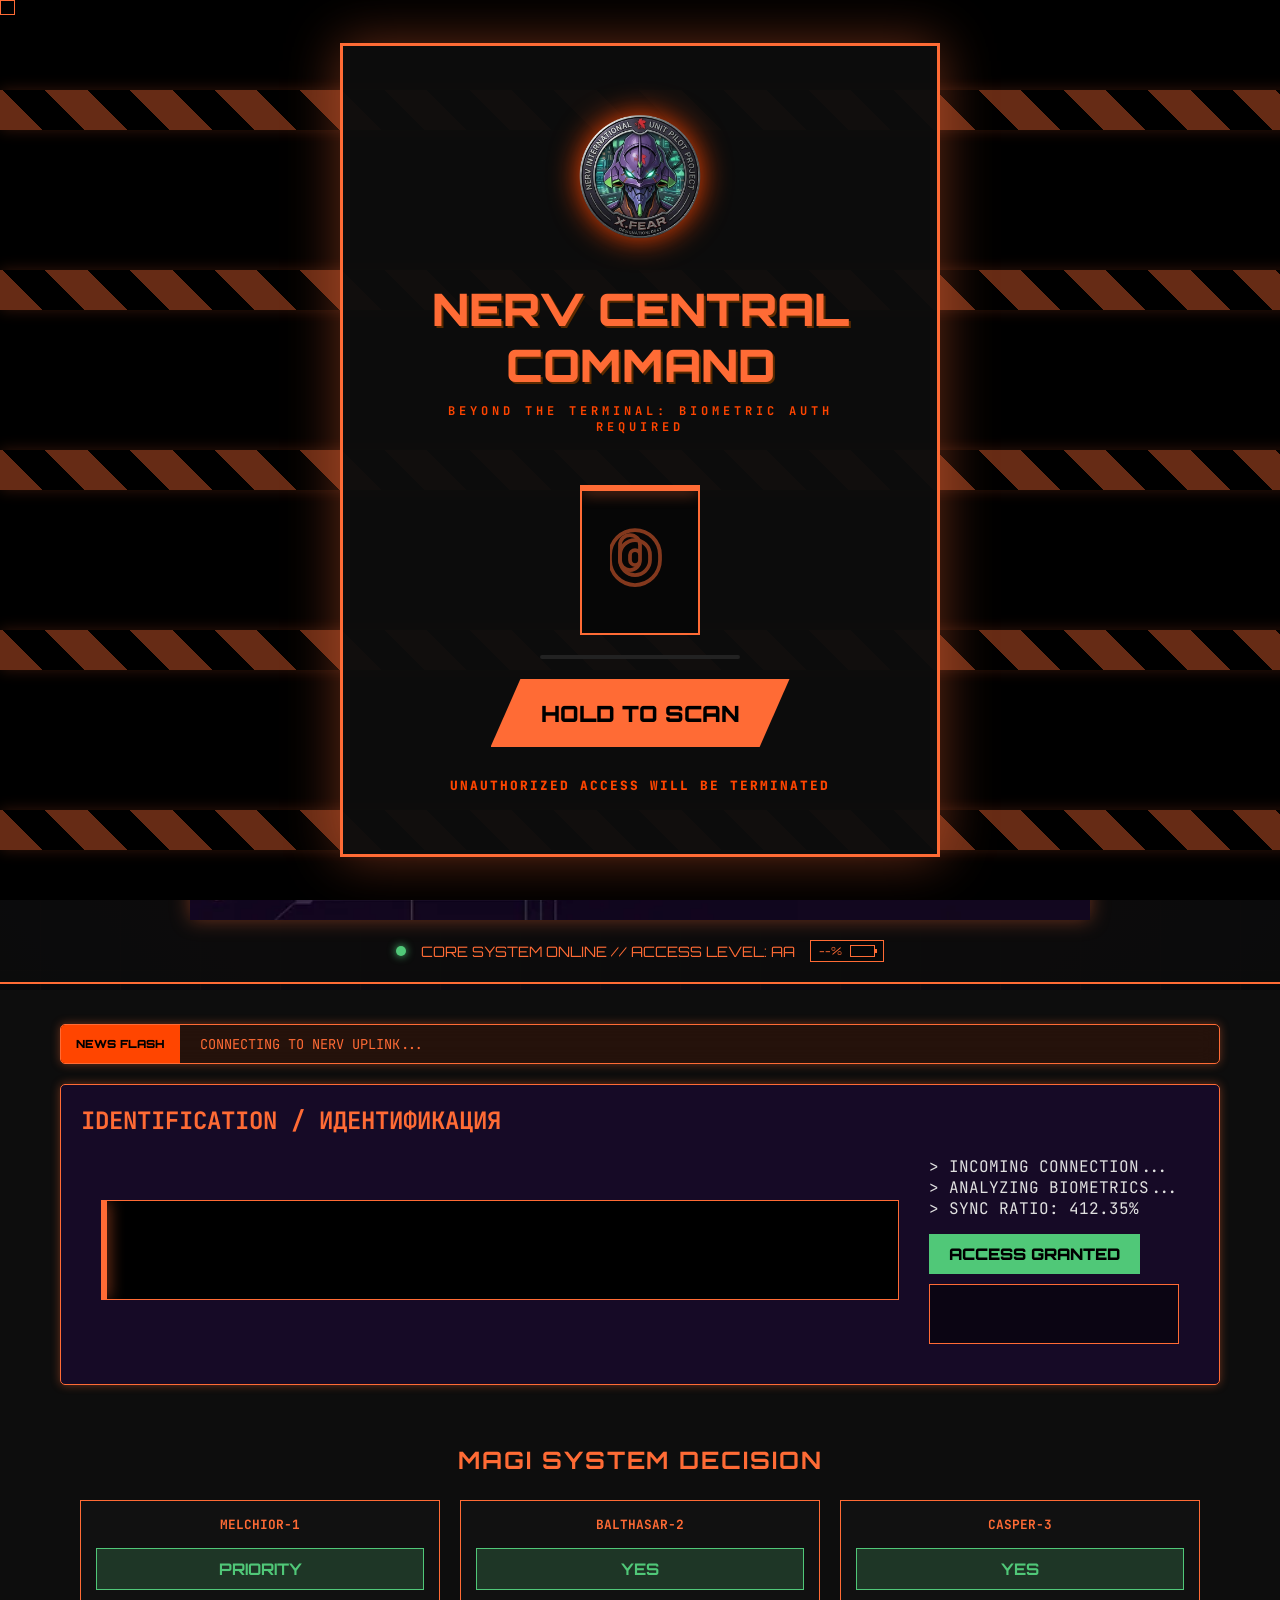
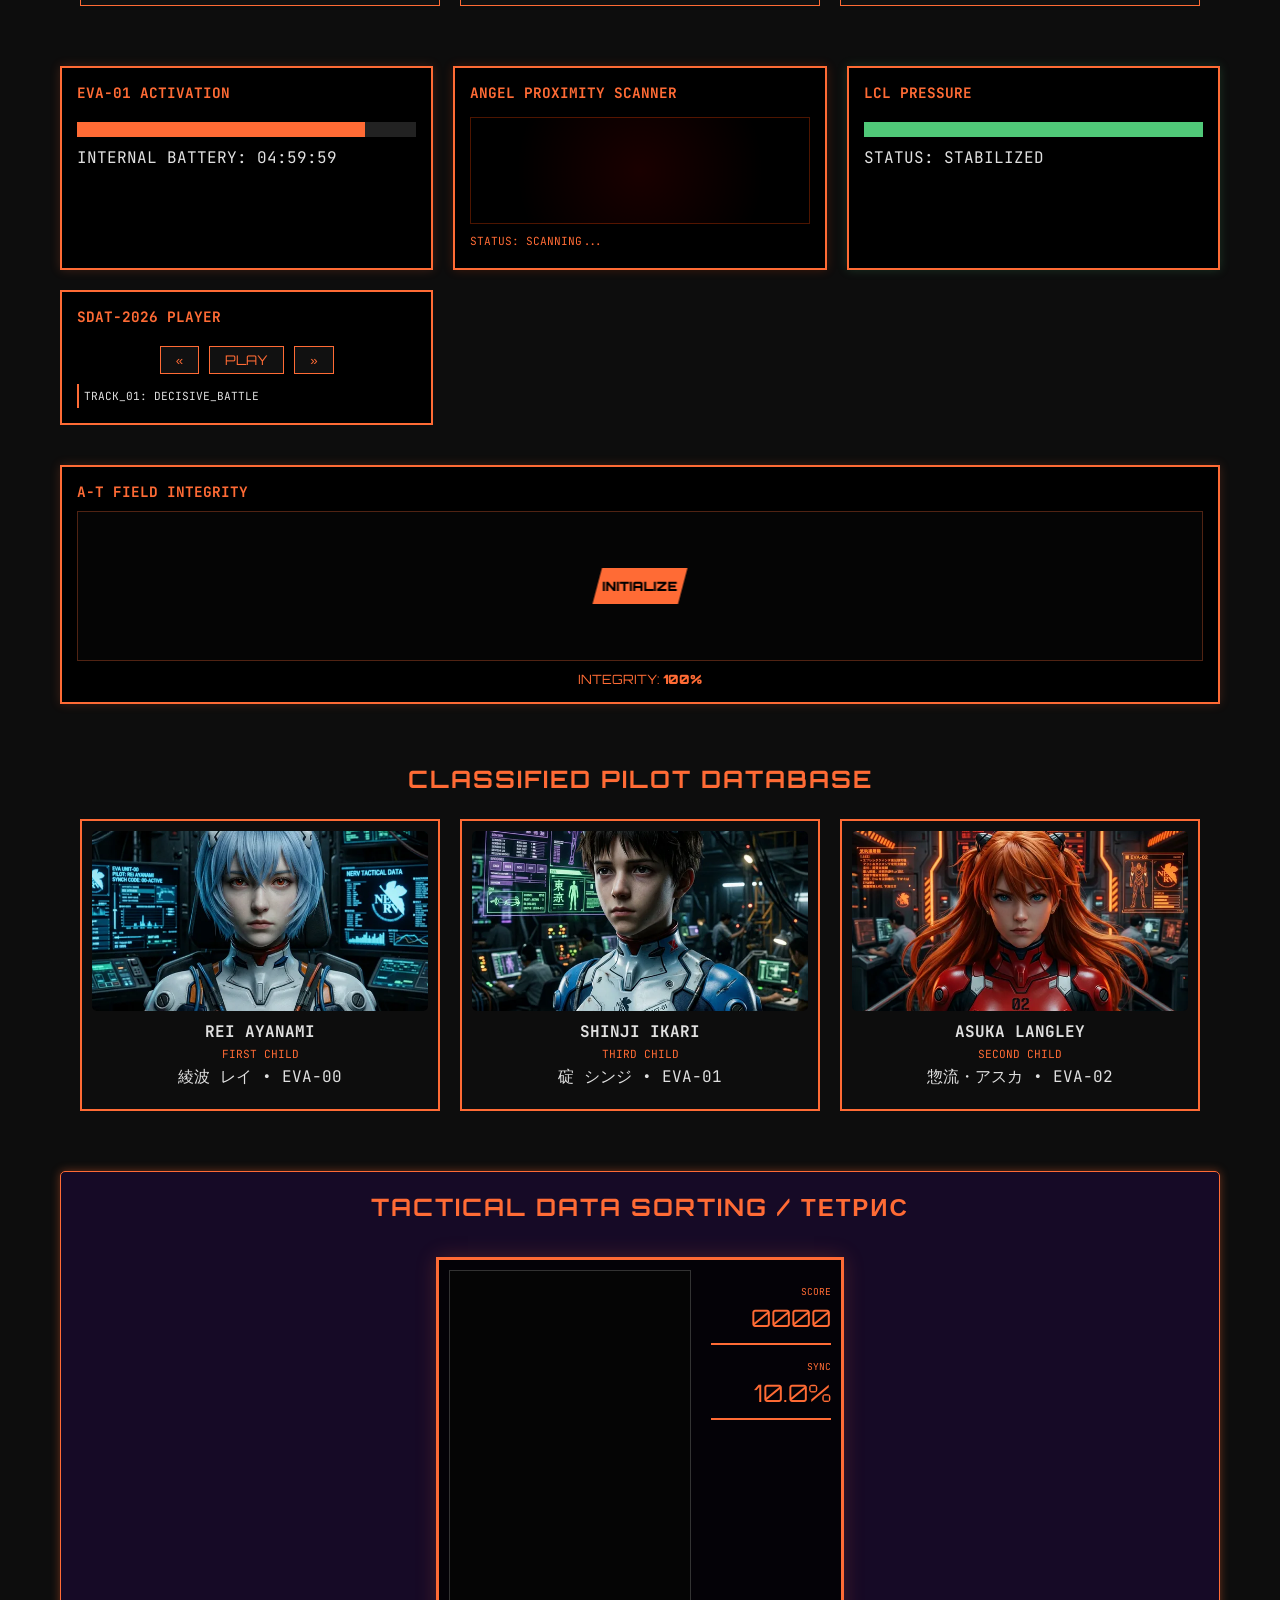
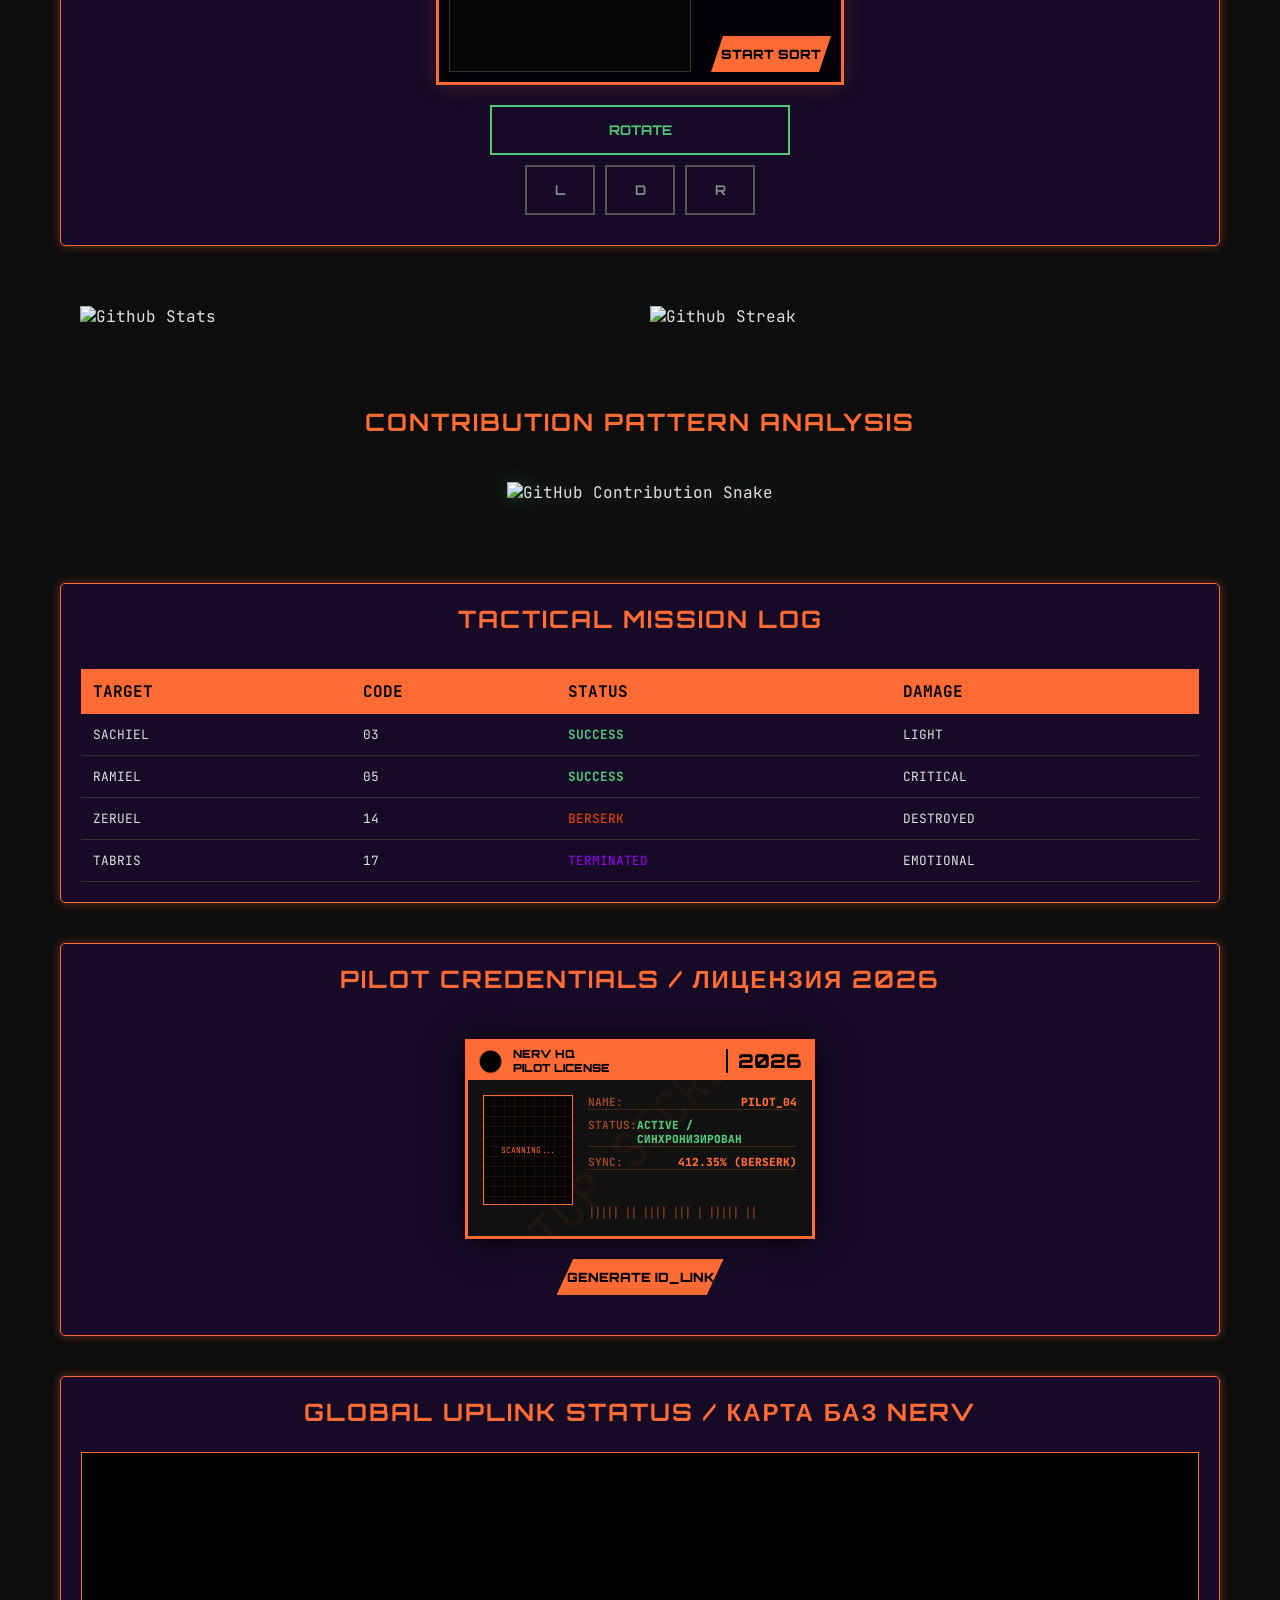
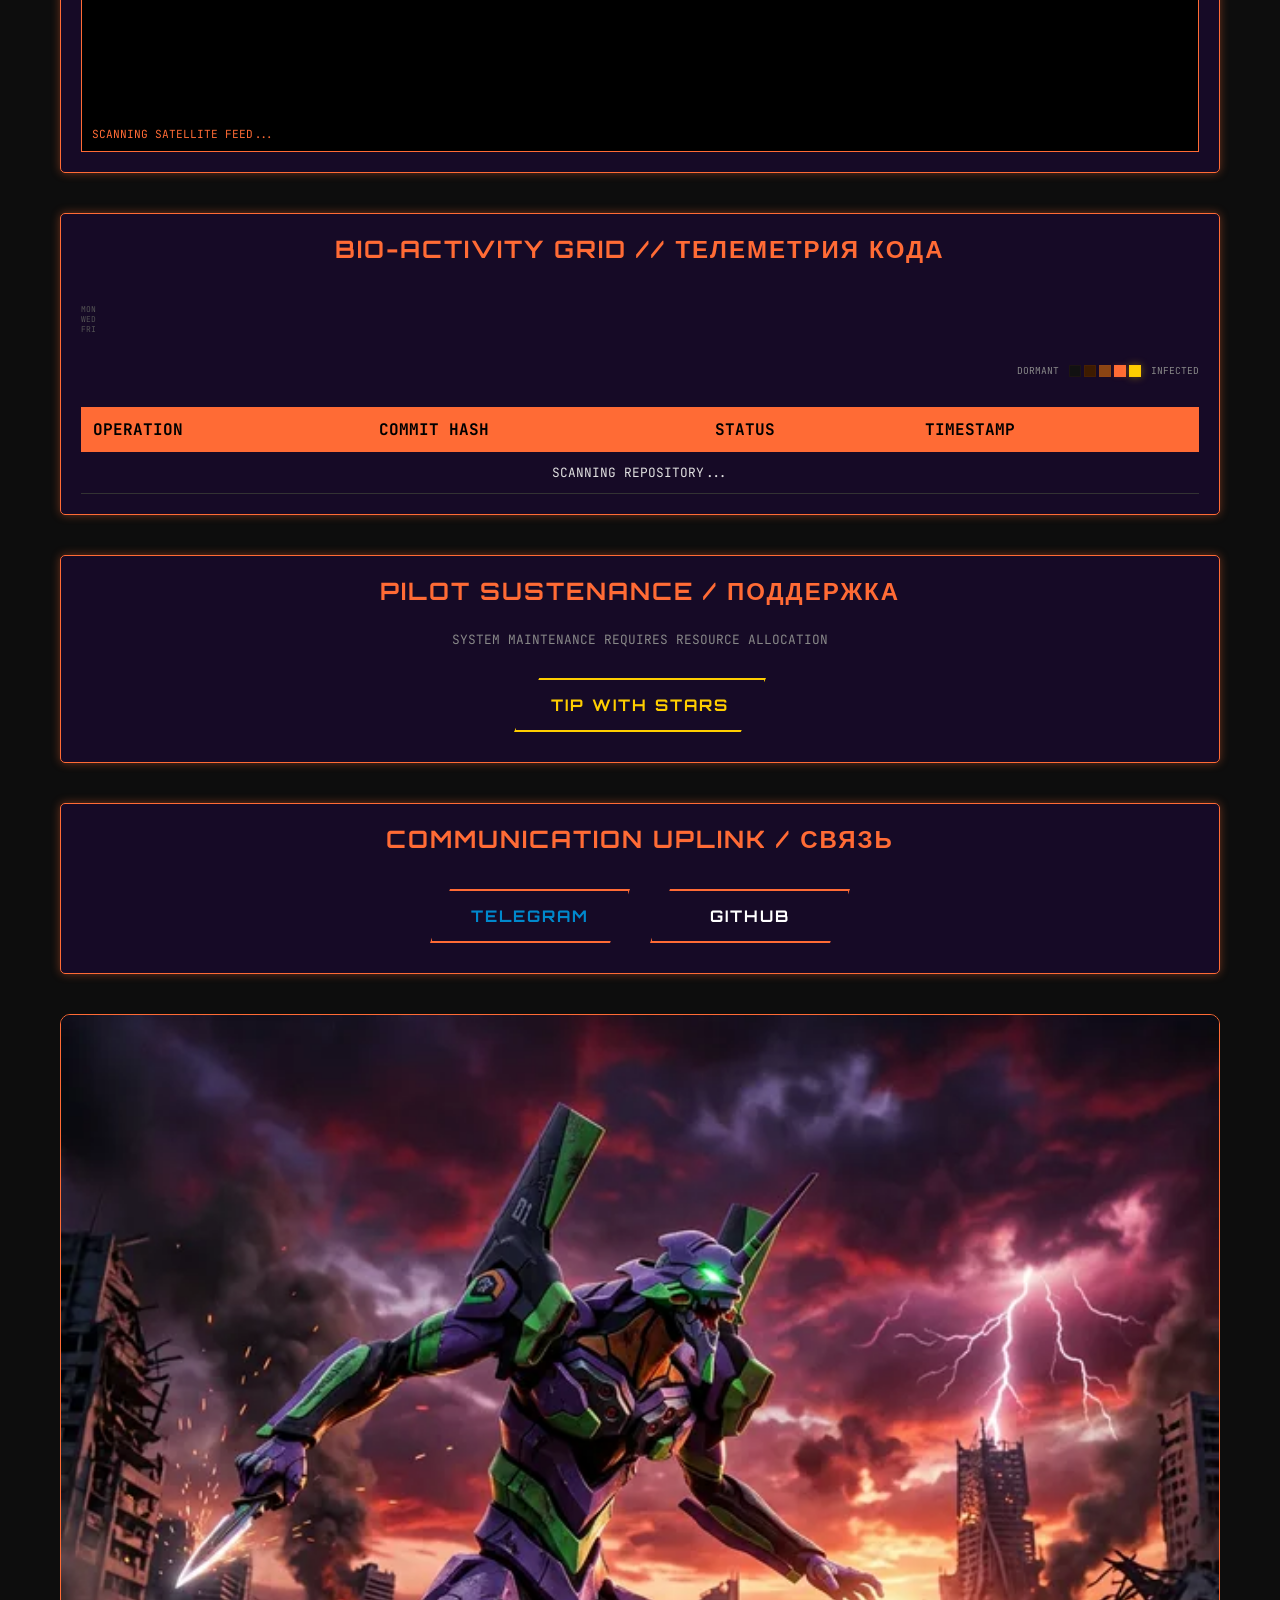
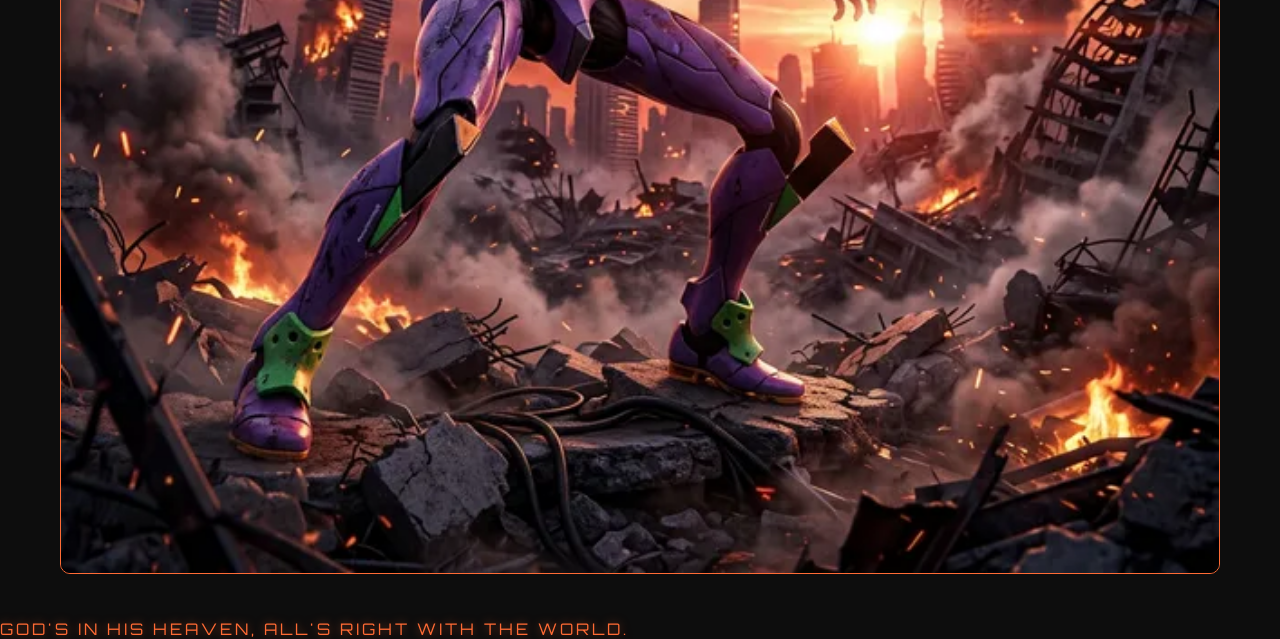
==== index.html @ 0673b721 "feat: Implement GitHub activity heatmap, Tetris game, and Telegram WebApp integration with new styli" ====
<!DOCTYPE html>
<html lang="ru">

<head>
    <meta charset="UTF-8">
    <meta name="viewport" content="width=device-width, initial-scale=1.0">
    <title>NERV | marsianin206 Central Command</title>
    <!-- SEO & OG -->
    <meta property="og:type" content="website">
    <meta property="og:url" content="https://marsianin206.vercel.app/">
    <meta property="og:title" content="NERV | marsianin206 Central Command">
    <meta property="og:description" content="Technical profile of Pilot marsianin206. NERV Central Command.">
    <meta property="og:image" content="https://marsianin206.vercel.app/evangelion_nerv_banner_marsianin206_1773328664113.png">
    <meta name="twitter:card" content="summary_large_image">
    <meta name="twitter:title" content="NERV | marsianin206 Central Command">
    <meta name="twitter:description" content="Technical profile of Pilot marsianin206. NERV Central Command.">
    <meta name="twitter:image" content="https://marsianin206.vercel.app/evangelion_nerv_banner_marsianin206_1773328664113.png">
    <meta name="theme-color" content="#0d0d0d">
    <link rel="icon" href="assets/images/logo.png" type="image/png">
    <meta name="description" content="Technical profile of Pilot marsianin206. NERV Central Command Secure Access.">
    <link rel="preconnect" href="https://fonts.googleapis.com">
    <link rel="preconnect" href="https://fonts.gstatic.com" crossorigin>
    <link
        href="https://fonts.googleapis.com/css2?family=Orbitron:wght@400;700;900&family=JetBrains+Mono:wght@300;500;800&display=swap"
        rel="stylesheet">
    <link rel="stylesheet" href="css/style.css">
    <!-- Telegram Web App Script -->
    <script src="https://telegram.org/js/telegram-web-app.js"></script>
</head>

<body class="nerv-terminal">
    <!-- Parallax Background Layers -->
    <div class="parallax-layer layer-back"></div>
    <div class="parallax-layer layer-mid"></div>
    <div class="parallax-layer layer-front"></div>

    <!-- BOOT SEQUENCE -->
    <div id="boot-screen">
        <div class="boot-log" id="boot-log"></div>
    </div>

    <!-- LCL BUBBLES CONTAINER -->
    <div id="lcl-bubbles"></div>

    <!-- Custom Cursor -->
    <div id="nerv-cursor"></div>

    <!-- DEPTH METER -->
    <div id="depth-meter">
        <div class="meter-track">
            <div id="meter-pointer"></div>
        </div>
        <div class="meter-labels">
            <div class="m-label" style="top: 0%">SURFACE</div>
            <div class="m-label" style="top: 50%">GEOFRONT</div>
            <div class="m-label" style="top: 100%">TERMINAL DOGMA</div>
        </div>
        <div id="depth-value">0000m</div>
    </div>

    <!-- Splash Screen (Biometric Scan) -->
    <div id="splash-screen">
        <div class="scrolling-tapes">
            <div class="tape" style="top: 10%"></div>
            <div class="tape reverse" style="top: 30%"></div>
            <div class="tape" style="top: 50%"></div>
            <div class="tape reverse" style="top: 70%"></div>
            <div class="tape" style="top: 90%"></div>
        </div>
        <div class="splash-content">
            <img src="assets/images/logo.png" alt="NERV LOGO" class="splash-logo">
            <h1 class="splash-title">NERV CENTRAL COMMAND</h1>
            <p class="splash-subtitle">BEYOND THE TERMINAL: BIOMETRIC AUTH REQUIRED</p>
            
            <div class="scanner-container">
                <div class="scanner-frame">
                    <div class="scanner-line"></div>
                    <div class="fingerprint-icon">
                        <svg viewBox="0 0 24 24" fill="none" stroke="currentColor" stroke-width="1.5">
                            <path d="M12 11c0-1.1-.9-2-2-2s-2 .9-2 2v2c0 1.1.9 2 2 2s2-.9 2-2v-2zM12 7c0-2.2-1.8-4-4-4S4 4.8 4 7v6c0 2.2 1.8 4 4 4s4-1.8 4-4V7z" />
                            <path d="M16 11c0-3.3-2.7-6-6-6S4 7.7 4 11v2c0 3.3 2.7 6 6 6s6-2.7 6-6v-2z" />
                            <path d="M20 11c0-5.5-4.5-10-10-10S0 5.5 0 11v2c0 5.5 4.5 10 10 10s10-4.5 10-10v-2z" />
                        </svg>
                    </div>
                </div>
                <div class="scan-progress-wrap">
                    <div class="scan-progress-bar"></div>
                </div>
                <button id="activate-btn">HOLD TO SCAN</button>
            </div>

            <div class="warning-text">UNAUTHORIZED ACCESS WILL BE TERMINATED</div>
        </div>
    </div>

    <!-- Background Music (Local for Single-Click Autoplay) -->
    <audio id="bg-music" loop preload="auto">
        <source src="assets/audio/music.mp3" type="audio/mpeg">
    </audio>

    <!-- Grid Overlay -->
    <div class="scanlines"></div>
    <div class="grid-overlay"></div>

    <header class="main-header">
        <div class="header-container">
            <picture><source srcset="assets/images/evangelion_nerv_banner_marsianin206_1773328664113.webp" type="image/webp"><img src="assets/images/evangelion_nerv_banner_marsianin206_1773328664113.png" alt="NERV Banner" class="banner-img"></picture>
            <div class="terminal-status">
                <span class="status-dot pulse"></span>
                <span class="status-text">CORE SYSTEM ONLINE // ACCESS LEVEL: AA</span>
                <!-- BATTERY MONITOR -->
                <div id="battery-hud" class="battery-mini-hud">
                    <span id="battery-percent">--%</span>
                    <div class="battery-icon-wrap">
                        <div id="battery-level" class="battery-fill"></div>
                    </div>
                </div>
            </div>
        </div>
    </header>

    <main class="content-wrapper">
        <!-- NEWS TICKER -->
        <div class="news-ticker-container glass-panel">
            <div class="ticker-label">NEWS FLASH</div>
            <div id="telegram-ticker" class="ticker-content">CONNECTING TO NERV UPLINK...</div>
        </div>

        <!-- SECTION 1: BIOMETRIC SCAN -->
        <section id="biometrics" class="data-block glass-panel">
            <div class="block-header">
                <h2>IDENTIFICATION / ИДЕНТИФИКАЦИЯ</h2>
            </div>
            <div class="bio-scan-container">
                <div class="scan-visual">
                    <svg viewBox="0 0 400 100">
                        <path class="dna-wave"
                            d="M0 50 Q 25 10 50 50 T 100 50 T 150 50 T 200 50 T 250 50 T 300 50 T 350 50 T 400 50"
                            fill="none" stroke="#50c878" stroke-width="2" />
                    </svg>
                    <div class="scan-bar"></div>
                </div>
                <div class="scan-data">
                    <p class="typing" id="auth-status">> INCOMING CONNECTION...<br>> ANALYZING BIOMETRICS...<br>> SYNC
                        RATIO: 412.35%</p>
                    <div class="access-badge">ACCESS GRANTED</div>
                    <div class="sync-graph-container">
                        <canvas id="sync-graph"></canvas>
                    </div>
                </div>
            </div>
        </section>

        <!-- SECTION 2: MAGI SYSTEM -->
        <section id="magi" class="data-block">
            <h2 class="section-title">MAGI SYSTEM DECISION</h2>
            <div class="magi-container">
                <div class="magi-node" data-node="MELCHIOR">
                    <h3>MELCHIOR-1</h3>
                    <div class="decision accepted">PRIORITY</div>
                </div>
                <div class="magi-node" data-node="BALTHASAR">
                    <h3>BALTHASAR-2</h3>
                    <div class="decision accepted">YES</div>
                </div>
                <div class="magi-node" data-node="CASPER">
                    <h3>CASPER-3</h3>
                    <div class="decision accepted">YES</div>
                </div>
            </div>
        </section>

        <!-- SECTION 3: HUD METRICS -->
        <div class="hud-grid">
            <div class="hud-card orange-glow">
                <div class="hud-title">EVA-01 ACTIVATION</div>
                <div class="progress-container">
                    <div class="progress-bar orange" style="width: 85%"></div>
                </div>
                <div class="hud-stats">INTERNAL BATTERY: 04:59:59</div>
            </div>
            <div class="hud-card red-glow">
                <div class="hud-title">ANGEL PROXIMITY SCANNER</div>
                <div class="radar-box">
                    <canvas id="radar-canvas" width="150" height="100"></canvas>
                </div>
                <div class="label">STATUS: <span id="radar-status">SCANNING...</span></div>
            </div>
            <div class="hud-card green-glow">
                <div class="hud-title">LCL PRESSURE</div>
                <div class="progress-container">
                    <div class="progress-bar green" style="width: 100%"></div>
                </div>
                <div class="hud-stats">STATUS: STABILIZED</div>
            </div>
            <!-- ADVANCED MUSIC PLAYER -->
            <div class="hud-card purple-glow music-player">
                <div class="hud-title">SDAT-2026 PLAYER</div>
                <div class="player-controls">
                    <button id="prev-track" class="player-btn">«</button>
                    <button id="play-pause" class="player-btn">PLAY</button>
                    <button id="next-track" class="player-btn">»</button>
                </div>
                <div class="now-playing">
                    <div class="track-info">TRACK_01: DECISIVE_BATTLE</div>
                    <div class="visualizer-mini">
                        <div class="v-bar"></div><div class="v-bar"></div><div class="v-bar"></div><div class="v-bar"></div>
                    </div>
                </div>
            </div>
        </div>

            <!-- A-T FIELD DEFENSE MINI-GAME -->
            <div class="hud-card orange-glow at-field-game">
                <div class="hud-title">A-T FIELD INTEGRITY</div>
                <div class="game-container">
                    <canvas id="at-game-canvas"></canvas>
                    <div id="game-overlay">
                        <button id="start-at-game" class="nerv-mini-btn">INITIALIZE</button>
                    </div>
                </div>
                <div class="integrity-status">INTEGRITY: <span id="at-integrity">100%</span></div>
            </div>

            <!-- SECTION 4: PILOT DOSSIERS -->
        <section id="dossiers" class="data-block">
            <h2 class="section-title">CLASSIFIED PILOT DATABASE</h2>
            <div class="dossier-grid">
                <div class="dossier-card" style="--border-color: #3178C6;" onclick="this.classList.toggle('expanded')">
                    <div class="card-inner">
                        <picture><source srcset="assets/images/rei_ayanami_dossier_profile_1773329275067.webp" type="image/webp"><img src="assets/images/rei_ayanami_dossier_profile_1773329275067.png" alt="Rei Ayanami"></picture>
                        <div class="dossier-info">
                            <h4>REI AYANAMI</h4>
                            <span class="label">FIRST CHILD</span>
                            <p>綾波 レイ • EVA-00</p>
                        </div>
                        <div class="expanded-data">
                            <ul class="stats-list">
                                <li>SYNC RATE: 82%</li>
                                <li>STATUS: SOULLESS</li>
                                <li>MENTAL: STABLE</li>
                            </ul>
                        </div>
                    </div>
                </div>
                <div class="dossier-card featured" style="--border-color: #4b0082;" onclick="this.classList.toggle('expanded')">
                    <div class="card-inner">
                        <picture><source srcset="assets/images/shinji_ikari_dossier_profile_1773329583132.webp" type="image/webp"><img src="assets/images/shinji_ikari_dossier_profile_1773329583132.png" alt="Shinji Ikari"></picture>
                        <div class="dossier-info">
                            <h4>SHINJI IKARI</h4>
                            <span class="label">THIRD CHILD</span>
                            <p>碇 シンジ • EVA-01</p>
                        </div>
                        <div class="expanded-data">
                            <ul class="stats-list">
                                <li>SYNC RATE: 412.35%</li>
                                <li>STATUS: BERSERK</li>
                                <li>MENTAL: DANGER</li>
                            </ul>
                        </div>
                    </div>
                </div>
                <div class="dossier-card" style="--border-color: #ff4500;" onclick="this.classList.toggle('expanded')">
                    <div class="card-inner">
                        <picture><source srcset="assets/images/asuka_langley_dossier_profile_1773329744616.webp" type="image/webp"><img src="assets/images/asuka_langley_dossier_profile_1773329744616.png" alt="Asuka Langley"></picture>
                        <div class="dossier-info">
                            <h4>ASUKA LANGLEY</h4>
                            <span class="label">SECOND CHILD</span>
                            <p>惣流・アスカ • EVA-02</p>
                        </div>
                        <div class="expanded-data">
                            <ul class="stats-list">
                                <li>SYNC RATE: 94%</li>
                                <li>STATUS: ACTIVE</li>
                                <li>MENTAL: AGGRESSIVE</li>
                            </ul>
                        </div>
                    </div>
                </div>
            </div>
        </section>

        <!-- SECTION 4.5: TETRIS SYSTEM -->
        <section id="tactical-sort" class="data-block glass-panel">
            <h2 class="section-title">TACTICAL DATA SORTING / ТЕТРИС</h2>
            <div class="tetris-wrapper">
                <div class="tetris-container">
                    <canvas id="tetris-canvas" width="240" height="400"></canvas>
                    <div class="tetris-ui">
                        <div class="score-display">
                            <span class="label">SCORE</span>
                            <span id="score">0000</span>
                        </div>
                        <div class="score-display">
                            <span class="label">SYNC</span>
                            <span id="tetris-sync">10.0%</span>
                        </div>
                        <button id="start-tetris" class="nerv-mini-btn">START SORT</button>
                    </div>
                </div>
                <!-- ON-SCREEN CONTROLS -->
                <div class="tactical-controls">
                    <div class="control-row">
                        <button class="ctrl-btn" id="ctrl-rot"><span>ROTATE</span></button>
                    </div>
                    <div class="control-row">
                        <button class="ctrl-btn" id="ctrl-left"><span>L</span></button>
                        <button class="ctrl-btn" id="ctrl-down"><span>D</span></button>
                        <button class="ctrl-btn" id="ctrl-right"><span>R</span></button>
                    </div>
                </div>
            </div>
        </section>

        <!-- SECTION 5: STATS -->
        <section id="stats" class="data-block stats-panel">
            <div class="stats-grid">
                <div class="stat-img-wrap">
                    <img src="https://github-readme-stats.vercel.app/api?username=marsianin206&show_icons=true&hide_border=true&bg_color=00000000&title_color=ff6b35&text_color=c9d1d9&icon_color=50c878&ring_color=ff6b35&count_private=true"
                        alt="Github Stats">
                </div>
                <div class="stat-img-wrap">
                    <img src="https://github-readme-streak-stats.herokuapp.com/?user=marsianin206&hide_border=true&background=00000000&stroke=ff6b35&fire=ff6b35&ring=50c878&currStreakLabel=ff6b35&sideLabels=ff6b35&currStreakNum=50c878&sideNums=50c878&dates=c9d1d9"
                        alt="Github Streak">
                </div>
            </div>
        </section>

        <!-- SECTION: GITHUB CONTRIBUTION SNAKE -->
        <section id="snake" class="data-block">
            <h2 class="section-title">CONTRIBUTION PATTERN ANALYSIS</h2>
            <div class="snake-container" style="text-align:center;padding:20px 0;">
                <picture>
                    <source srcset="https://raw.githubusercontent.com/marsianin206/marsianin206/output/github-snake-dark.svg" media="(prefers-color-scheme: dark)">
                    <img src="https://raw.githubusercontent.com/marsianin206/marsianin206/output/github-snake.svg" alt="GitHub Contribution Snake" style="width:100%;max-width:900px;filter:drop-shadow(0 0 10px rgba(80,200,120,0.3));">
                </picture>
            </div>
        </section>

        <!-- SECTION 6: MISSION HISTORY -->
        <section id="history" class="data-block glass-panel">
            <h2 class="section-title">TACTICAL MISSION LOG</h2>
            <div class="table-container">
                <table class="mission-table">
                    <thead>
                        <tr>
                            <th>TARGET</th>
                            <th>CODE</th>
                            <th>STATUS</th>
                            <th>DAMAGE</th>
                        </tr>
                    </thead>
                    <tbody>
                        <tr>
                            <td>SACHIEL</td>
                            <td>03</td>
                            <td class="status-ok">SUCCESS</td>
                            <td>LIGHT</td>
                        </tr>
                        <tr>
                            <td>RAMIEL</td>
                            <td>05</td>
                            <td class="status-ok">SUCCESS</td>
                            <td>CRITICAL</td>
                        </tr>
                        <tr>
                            <td>ZERUEL</td>
                            <td>14</td>
                            <td class="status-warn">BERSERK</td>
                            <td>DESTROYED</td>
                        </tr>
                        <tr>
                            <td>TABRIS</td>
                            <td>17</td>
                            <td class="status-purple">TERMINATED</td>
                            <td>EMOTIONAL</td>
                        </tr>
                    </tbody>
                </table>
            </div>
        </section>

        <!-- SECTION 4: PILOT LICENSE 2026 -->
        <section id="pilot-license" class="data-block glass-panel">
            <h2 class="section-title">PILOT CREDENTIALS / ЛИЦЕНЗИЯ 2026</h2>
            <div class="license-wrapper">
                <div class="nerv-id-card" id="id-card">
                    <div class="id-scan-line"></div>
                    <div class="id-header">
                        <img src="assets/images/logo.png" alt="NERV" class="id-logo">
                        <div class="id-title-wrap">
                            <span class="id-org">NERV HQ</span>
                            <span class="id-type">PILOT LICENSE</span>
                        </div>
                        <div class="id-year">2026</div>
                    </div>
                    <div class="id-body">
                        <div class="id-photo-area">
                            <div id="user-photo" class="placeholder-photo">
                                <span class="no-photo">SCANNING...</span>
                            </div>
                        </div>
                        <div class="id-info">
                            <div class="info-row">
                                <span class="id-label">NAME:</span>
                                <span id="license-name" class="id-value">PILOT_04</span>
                            </div>
                            <div class="info-row">
                                <span class="id-label">STATUS:</span>
                                <span class="id-value status-active">ACTIVE / СИНХРОНИЗИРОВАН</span>
                            </div>
                            <div class="info-row">
                                <span class="id-label">SYNC:</span>
                                <span class="id-value">412.35% (BERSERK)</span>
                            </div>
                            <div class="id-barcode">
                                ||||| || |||| ||| | ||||| ||
                            </div>
                        </div>
                    </div>
                </div>
                <button id="download-id" class="nerv-mini-btn" style="margin-top: 20px;">GENERATE ID_LINK</button>
            </div>
        </section>

        <!-- SECTION 5: SATELLITE UPLINK MAP -->
        <section id="satellite-map" class="data-block glass-panel">
            <h2 class="section-title">GLOBAL UPLINK STATUS / КАРТА БАЗ NERV</h2>
            <div class="map-container">
                <div id="world-map">
                    <!-- Dots will be generated via JS -->
                </div>
                <div class="map-overlay">
                    <div class="map-status">SCANNING SATELLITE FEED...</div>
                </div>
            </div>
        </section>

        <!-- SECTION 6: GITHUB TACTICAL LOG -->
        <section id="github-activity" class="data-block glass-panel">
            <h2 class="section-title">BIO-ACTIVITY GRID // ТЕЛЕМЕТРИЯ КОДА</h2>
            
            <div class="heatmap-wrapper">
                <div class="heatmap-labels">
                    <span>MON</span><span>WED</span><span>FRI</span>
                </div>
                <div id="github-heatmap" class="heatmap-grid">
                    <!-- Grid cells will be generated by JS -->
                </div>
            </div>
            <div class="heatmap-legend">
                <span>DORMANT</span>
                <div class="legend-scale">
                    <div class="cell" data-level="0"></div>
                    <div class="cell" data-level="1"></div>
                    <div class="cell" data-level="2"></div>
                    <div class="cell" data-level="3"></div>
                    <div class="cell" data-level="4"></div>
                </div>
                <span>INFECTED</span>
            </div>

            <div class="table-container">
                <table class="mission-table" id="github-table">
                    <thead>
                        <tr>
                            <th>OPERATION</th>
                            <th>COMMIT HASH</th>
                            <th>STATUS</th>
                            <th>TIMESTAMP</th>
                        </tr>
                    </thead>
                    <tbody id="github-commits">
                        <tr>
                            <td colspan="4" style="text-align: center;">SCANNING REPOSITORY...</td>
                        </tr>
                    </tbody>
                </table>
            </div>
        </section>

        <!-- SECTION 6: TACTICAL MISSION LOG -->
        <section id="donations" class="data-block glass-panel">
            <h2 class="section-title">PILOT SUSTENANCE / ПОДДЕРЖКА</h2>
            <p style="text-align: center; color: #888; font-size: 0.8rem; margin-bottom: 20px;">SYSTEM MAINTENANCE REQUIRES RESOURCE ALLOCATION</p>
            <div class="contact-grid">
                <button id="star-donation-btn" class="contact-btn star-btn">
                    <span>TIP WITH STARS</span>
                </button>
            </div>
        </section>

        <!-- SECTION 8: CONTACT PILOT -->
        <section id="contacts" class="data-block glass-panel">
            <h2 class="section-title">COMMUNICATION UPLINK / СВЯЗЬ</h2>
            <div class="contact-grid">
                <a href="https://t.me/SER_X_FEAR" class="contact-btn tg" target="_blank">
                    <span>TELEGRAM</span>
                </a>
                <a href="https://github.com/marsianin206" class="contact-btn gh" target="_blank">
                    <span>GITHUB</span>
                </a>
            </div>
        </section>

        <!-- SECTION 8: FINAL BATTLE -->
        <div class="final-battle">
            <picture><source srcset="assets/images/eva_01_final_battle_cinematic_1773330858790.webp" type="image/webp"><img src="assets/images/eva_01_final_battle_cinematic_1773330858790.png" alt="Final Battle"></picture>
        </div>

    </main>

    <footer class="main-footer">
        <div class="footer-overlay">
            <p>GOD'S IN HIS HEAVEN, ALL'S RIGHT WITH THE WORLD.</p>
        </div>
    </footer>

    <div id="hidden-msg"></div>
    <div class="lcl-overlay"></div>
    <div class="emergency-overlay">
        <div class="emergency-text">EMERGENCY</div>
        <p style="color: #ff0000; font-family: 'Orbitron', sans-serif;">PATTERN BLUE DETECTED // SYSTEM OVERLOAD</p>
    </div>
    <canvas id="at-field-canvas"></canvas>
    <script src="js/app.js"></script>
</body>

</html>
---- css/style.css ----
:root {
    --nerv-orange: #ff6b35;
    --nerv-red: #ff4500;
    --nerv-green: #50c878;
    --nerv-purple: #4b0082;
    --terminal-bg: #0d0d0d;
    --glass-bg: rgba(26, 10, 46, 0.8);
    --border-glow: 0 0 10px rgba(255, 107, 53, 0.4);
    --accent: var(--nerv-orange);
}

/* Time-based Themes */
body.theme-rei { --accent: var(--nerv-orange); }
body.theme-shinji { --accent: #a370f7; --border-glow: 0 0 10px rgba(163, 112, 247, 0.4); }
body.theme-asuka { --accent: var(--nerv-red); --border-glow: 0 0 10px rgba(255, 69, 0, 0.4); }

/* Parallax Backgrounds */
.parallax-layer {
    position: fixed;
    top: -10%;
    left: -10%;
    width: 120%;
    height: 120%;
    pointer-events: none;
    z-index: -2;
    background-size: cover;
    background-position: center;
    transition: transform 0.1s ease-out;
}

.layer-back {
    background-image: radial-gradient(circle at center, #1a0a2e 0%, #000 100%);
    opacity: 0.5;
}

.layer-mid {
    background-image: 
        linear-gradient(rgba(255, 107, 53, 0.03) 1px, transparent 1px),
        linear-gradient(90deg, rgba(255, 107, 53, 0.03) 1px, transparent 1px);
    background-size: 80px 80px;
}

.layer-front {
    background-image: url('[data-uri]');
}

* {
    margin: 0;
    padding: 0;
    box-sizing: border-box;
}

/* Custom Cursor (PC ONLY) */
@media (pointer: fine) {
    * { cursor: none !important; }
    #nerv-cursor {
        width: 30px;
        height: 30px;
        border: 1px solid var(--accent);
        position: fixed;
        pointer-events: none;
        z-index: 20000;
        transform: translate(-50%, -50%);
        display: flex;
        justify-content: center;
        align-items: center;
        transition: width 0.2s, height 0.2s, border-color 0.2s;
    }

    #nerv-cursor::before, #nerv-cursor::after {
        content: '';
        position: absolute;
        background: var(--accent);
    }

    #nerv-cursor::before { width: 100%; height: 1px; }
    #nerv-cursor::after { width: 1px; height: 100%; }

    .cursor-hover {
        width: 50px !important;
        height: 50px !important;
        border-width: 2px !important;
    }
}

@media (pointer: coarse) {
    #nerv-cursor { display: none !important; }
    * { cursor: auto !important; }
}

body.nerv-terminal {
    background-color: var(--terminal-bg);
    color: #e0e0e0;
    font-family: 'JetBrains Mono', monospace;
    overflow-x: hidden;
}

/* Base Overlays */
.scanlines {
    position: fixed;
    top: 0;
    left: 0;
    width: 100%;
    height: 100%;
    background: linear-gradient(rgba(18, 16, 16, 0) 50%, rgba(0, 0, 0, 0.25) 50%),
        linear-gradient(90deg, rgba(255, 0, 0, 0.03), rgba(0, 255, 0, 0.01), rgba(0, 0, 255, 0.03));
    background-size: 100% 4px, 3px 100%;
    pointer-events: none;
    z-index: 1000;
}

.grid-overlay {
    position: fixed;
    top: 0;
    left: 0;
    width: 100%;
    height: 100%;
    background-image:
        linear-gradient(rgba(255, 107, 53, 0.05) 1px, transparent 1px),
        linear-gradient(90deg, rgba(255, 107, 53, 0.05) 1px, transparent 1px);
    background-size: 40px 40px;
    z-index: -1;
}

/* Header Styles */
.main-header {
    border-bottom: 2px solid var(--nerv-orange);
    padding: 20px 0;
    background: rgba(13, 13, 13, 0.9);
}

.header-container {
    max-width: 1000px;
    margin: 0 auto;
    text-align: center;
}

.banner-img {
    width: 100%;
    max-width: 900px;
    filter: drop-shadow(var(--border-glow));
}

.terminal-status {
    margin-top: 15px;
    display: flex;
    justify-content: center;
    align-items: center;
    gap: 15px;
    font-family: 'Orbitron', sans-serif;
    color: var(--nerv-orange);
    font-size: 0.9rem;
}

.battery-mini-hud {
    display: flex;
    align-items: center;
    gap: 8px;
    background: rgba(0,0,0,0.4);
    padding: 3px 8px;
    border: 1px solid var(--accent);
    font-size: 0.7rem;
}

.battery-icon-wrap {
    width: 25px;
    height: 12px;
    border: 1px solid var(--accent);
    padding: 1px;
    position: relative;
}

.battery-icon-wrap::after {
    content: '';
    position: absolute;
    right: -3px;
    top: 3px;
    width: 2px;
    height: 4px;
    background: var(--accent);
}

.battery-fill {
    height: 100%;
    background: var(--nerv-green);
    width: 0%;
    transition: width 0.5s ease;
}

.status-dot {
    width: 10px;
    height: 10px;
    background: var(--nerv-green);
    border-radius: 50%;
    box-shadow: 0 0 8px var(--nerv-green);
}

.pulse {
    animation: animate-pulse 1.5s infinite;
}

/* News Ticker */
.news-ticker-container {
    display: flex;
    align-items: center;
    background: rgba(255, 69, 0, 0.1) !important;
    border-color: var(--nerv-red) !important;
    height: 40px;
    overflow: hidden;
    margin-bottom: -20px;
}

.ticker-label {
    background: var(--nerv-red);
    color: #000;
    padding: 0 15px;
    font-family: 'Orbitron', sans-serif;
    font-weight: 900;
    font-size: 0.7rem;
    height: 100%;
    display: flex;
    align-items: center;
    white-space: nowrap;
    z-index: 2;
}

.ticker-content {
    flex: 1;
    white-space: nowrap;
    padding-left: 20px;
    font-size: 0.85rem;
    color: var(--nerv-orange);
    animation: ticker-scroll 20s linear infinite;
}

@keyframes ticker-scroll {
    from { transform: translateX(100%); }
    to { transform: translateX(-100%); }
}

/* Content Layout */
.content-wrapper {
    max-width: 1200px;
    margin: 40px auto;
    padding: 0 20px;
    display: flex;
    flex-direction: column;
    gap: clamp(20px, 5vw, 40px);
}

.data-block {
    position: relative;
    padding: 20px;
}

.glass-panel {
    background: var(--glass-bg);
    border: 1px solid rgba(255, 107, 53, 0.3);
    border-radius: 5px;
    backdrop-filter: blur(10px);
    box-shadow: var(--border-glow);
}

.section-title {
    font-family: 'Orbitron', sans-serif;
    color: var(--nerv-orange);
    text-align: center;
    margin-bottom: 25px;
    text-transform: uppercase;
    letter-spacing: 2px;
}

/* Identification Section */
.bio-scan-container {
    display: flex;
    align-items: center;
    gap: 30px;
    padding: 20px;
}

.scan-visual {
    flex: 1;
    position: relative;
    border: 1px solid var(--nerv-orange);
    height: 100px;
    overflow: hidden;
    background: #000;
}

.dna-wave {
    stroke-dasharray: 1000;
    stroke-dashoffset: 1000;
    animation: walk 2s linear infinite;
}

.scan-bar {
    position: absolute;
    top: 0;
    left: 0;
    width: 5px;
    height: 100%;
    background: var(--nerv-orange);
    box-shadow: 0 0 15px var(--nerv-orange);
    animation: scan-move 3s linear infinite;
}

.access-badge {
    display: inline-block;
    margin-top: 15px;
    padding: 10px 20px;
    background: var(--nerv-green);
    color: #000;
    font-weight: 900;
    font-family: 'Orbitron', sans-serif;
    animation: blink 0.5s step-end infinite;
}

/* MAGI Nodes */
.magi-container {
    display: grid;
    grid-template-columns: repeat(auto-fit, minmax(280px, 1fr));
    gap: 20px;
}

.magi-node {
    background: #111;
    border: 1px solid var(--nerv-orange);
    padding: 15px;
    text-align: center;
}

.magi-node h3 {
    font-size: 0.8rem;
    color: var(--nerv-orange);
    margin-bottom: 15px;
}

.decision {
    padding: 10px;
    font-family: 'Orbitron', sans-serif;
    font-weight: 700;
}

.accepted {
    background: rgba(80, 200, 120, 0.2);
    color: var(--nerv-green);
    border: 1px solid var(--nerv-green);
    animation: flicker 2s infinite;
}

/* HUD Grid */
.hud-grid {
    display: grid;
    grid-template-columns: repeat(auto-fit, minmax(300px, 1fr));
    gap: 20px;
}

.hud-card {
    background: #000;
    border: 2px solid;
    padding: 15px;
    display: flex;
    flex-direction: column;
}

.radar-box {
    flex: 1;
    background: radial-gradient(circle, rgba(255,0,0,0.1) 0%, transparent 70%);
    border: 1px solid rgba(255,69,0,0.3);
    position: relative;
    overflow: hidden;
    margin: 5px 0;
}

.red-glow {
    border-color: var(--nerv-red);
    box-shadow: 0 0 10px rgba(255, 69, 0, 0.2);
}

.orange-glow {
    border-color: var(--nerv-orange);
    box-shadow: 0 0 10px rgba(255, 107, 53, 0.2);
}

.green-glow {
    border-color: var(--nerv-green);
    box-shadow: 0 0 10px rgba(80, 200, 120, 0.2);
}

.hud-title {
    font-weight: bold;
    margin-bottom: 10px;
    font-size: 0.9rem;
}

.progress-container {
    background: #222;
    height: 15px;
    margin: 10px 0;
}

.progress-bar {
    height: 100%;
}

.progress-bar.orange {
    background: var(--nerv-orange);
}

.progress-bar.green {
    background: var(--nerv-green);
}

/* Dossier Grid */
.dossier-grid {
    display: grid;
    grid-template-columns: repeat(auto-fit, minmax(280px, 1fr));
    gap: 20px;
}

.dossier-card {
    border: 2px solid var(--border-color);
    padding: 10px;
    text-align: center;
    transition: transform 0.3s ease;
}

.dossier-card:hover {
    transform: translateY(-10px) scale(1.05);
}

.dossier-card img {
    width: 100%;
    height: 180px; /* Fixed height for consistency */
    object-fit: cover; /* Crop to fit if necessary */
    border-radius: 5px;
    margin-bottom: 10px;
    display: block;
}

.label {
    display: block;
    font-size: 0.7rem;
    color: #888;
    margin: 5px 0;
}

/* Stats */
.stats-grid {
    display: grid;
    grid-template-columns: repeat(auto-fit, minmax(300px, 1fr));
    gap: 20px;
}

.stat-img-wrap img {
    width: 100%;
}

/* Table */
.table-container {
    overflow-x: auto;
}

.mission-table {
    width: 100%;
    border-collapse: collapse;
    margin-top: 10px;
}

.mission-table th {
    background: var(--nerv-orange);
    color: #000;
    padding: 12px;
    text-align: left;
}

.mission-table td {
    padding: 12px;
    border-bottom: 1px solid #333;
    font-size: 0.8rem;
    font-family: 'JetBrains Mono', monospace;
}

.commit-hash {
    color: var(--nerv-orange);
    opacity: 0.7;
}

.status-ok {
    color: var(--nerv-green);
    font-weight: bold;
}

.status-success { color: var(--nerv-green); font-weight: bold; }
.status-sync { color: var(--nerv-orange); font-style: italic; }

.status-warn {
    color: var(--nerv-red);
}

.status-purple {
    color: #9d00ff;
}

/* Final Section */
.final-battle img {
    width: 100%;
    border-radius: 10px;
    border: 1px solid var(--nerv-orange);
}

/* Enhanced Splash Screen */
#splash-screen {
    position: fixed;
    top: 0;
    left: 0;
    width: 100%;
    height: 100%;
    background: #000;
    z-index: 9999;
    display: flex;
    justify-content: center;
    align-items: center;
    overflow: hidden;
    transition: opacity 1.5s cubic-bezier(0.4, 0, 0.2, 1), visibility 1.5s;
}

.scrolling-tapes {
    position: absolute;
    top: 0;
    left: 0;
    width: 100%;
    height: 100%;
    overflow: hidden;
    opacity: 0.4;
    pointer-events: none;
}

.tape {
    position: absolute;
    width: 300%;
    height: 40px;
    background: repeating-linear-gradient(
        45deg,
        var(--nerv-orange),
        var(--nerv-orange) 30px,
        #000 30px,
        #000 60px
    );
    animation: tape-scroll 15s linear infinite;
    box-shadow: 0 0 15px rgba(255, 107, 53, 0.5);
}

@keyframes tape-scroll {
    from { transform: translateX(0); }
    to { transform: translateX(-50%); }
}

.splash-content {
    position: relative;
    text-align: center;
    max-width: 600px;
    padding: 60px;
    background: rgba(13, 13, 13, 0.95);
    border: 3px solid var(--nerv-orange);
    box-shadow: 0 0 50px rgba(255, 107, 53, 0.4);
    z-index: 10001;
}

.splash-logo {
    width: 140px;
    margin-bottom: 30px;
    filter: drop-shadow(0 0 15px var(--nerv-red));
    animation: pulse-glow 2s ease-in-out infinite;
}

.splash-title {
    font-family: 'Orbitron', sans-serif;
    color: var(--nerv-orange);
    font-size: 2.8rem;
    font-weight: 900;
    margin-bottom: 10px;
    text-shadow: 2px 2px #5a2a00;
}

.splash-subtitle {
    color: #ff4500;
    letter-spacing: 4px;
    font-size: 0.75rem;
    margin-bottom: 50px;
    font-weight: bold;
    text-transform: uppercase;
}

#activate-btn {
    background: var(--nerv-orange);
    border: none;
    color: #000;
    padding: 20px 50px;
    font-family: 'Orbitron', sans-serif;
    font-size: 1.4rem;
    font-weight: 900;
    cursor: pointer;
    clip-path: polygon(10% 0, 100% 0, 90% 100%, 0% 100%);
    transition: all 0.3s ease;
}

#activate-btn.scanning {
    background: #fff;
    box-shadow: 0 0 50px #fff;
}

.scanner-container {
    display: flex;
    flex-direction: column;
    align-items: center;
    gap: 20px;
    margin-bottom: 20px;
}

.scanner-frame {
    width: 120px;
    height: 150px;
    border: 2px solid var(--nerv-orange);
    position: relative;
    background: rgba(0, 0, 0, 0.5);
    overflow: hidden;
}

.scanner-line {
    position: absolute;
    top: 0;
    left: 0;
    width: 100%;
    height: 4px;
    background: var(--nerv-orange);
    box-shadow: 0 0 15px var(--nerv-orange);
    z-index: 2;
    animation: scanner-move 2s ease-in-out infinite;
}

.fingerprint-icon {
    position: absolute;
    top: 50%;
    left: 50%;
    transform: translate(-50%, -50%);
    width: 60px;
    color: var(--nerv-orange);
    opacity: 0.5;
}

.scan-progress-wrap {
    width: 200px;
    height: 4px;
    background: #222;
    border-radius: 2px;
    overflow: hidden;
}

.scan-progress-bar {
    width: 0%;
    height: 100%;
    background: var(--nerv-green);
    box-shadow: 0 0 10px var(--nerv-green);
    transition: width 0.1s linear;
}

@keyframes scanner-move {
    0%, 100% { top: 0%; }
    50% { top: 100%; }
}

/* Pilot License Card */
.license-wrapper {
    display: flex;
    flex-direction: column;
    align-items: center;
    padding: 20px;
}

.nerv-id-card {
    width: 350px;
    height: 200px;
    background: #111;
    border: 3px solid var(--accent);
    box-shadow: 0 0 30px rgba(0,0,0,0.8);
    display: flex;
    flex-direction: column;
    font-family: 'JetBrains Mono', monospace;
    position: relative;
    overflow: hidden;
    color: var(--accent);
}

.id-scan-line {
    position: absolute;
    top: 0;
    left: 0;
    width: 100%;
    height: 2px;
    background: var(--accent);
    box-shadow: 0 0 10px var(--accent);
    z-index: 5;
    animation: id-scan 4s linear infinite;
    opacity: 0.5;
}

@keyframes id-scan {
    0% { top: 0%; }
    100% { top: 100%; }
}

.nerv-id-card::before {
    content: 'TOP SECRET';
    position: absolute;
    top: 50%;
    left: 50%;
    transform: translate(-50%, -50%) rotate(-45deg);
    font-size: 3rem;
    opacity: 0.05;
    white-space: nowrap;
    pointer-events: none;
}

.id-header {
    background: var(--accent);
    color: #000;
    padding: 5px 10px;
    display: flex;
    align-items: center;
    gap: 10px;
    font-family: 'Orbitron', 'sans-serif';
    font-weight: 900;
}

.id-logo {
    width: 25px;
    height: auto;
    filter: brightness(0);
}

.id-title-wrap {
    flex: 1;
    display: flex;
    flex-direction: column;
    font-size: 0.7rem;
}

.id-year {
    font-size: 1.2rem;
    border-left: 2px solid #000;
    padding-left: 10px;
}

.id-body {
    display: flex;
    padding: 15px;
    gap: 15px;
    flex: 1;
}

.id-photo-area {
    width: 90px;
    height: 110px;
    border: 1px solid var(--accent);
    background: #050505;
    position: relative;
}

.placeholder-photo {
    width: 100%;
    height: 100%;
    display: flex;
    align-items: center;
    justify-content: center;
    text-align: center;
    background-image: 
        linear-gradient(rgba(255, 107, 53, 0.1) 1px, transparent 1px),
        linear-gradient(90deg, rgba(255, 107, 53, 0.1) 1px, transparent 1px);
    background-size: 10px 10px;
}

.no-photo {
    font-size: 0.5rem;
    text-transform: uppercase;
}

.id-info {
    flex: 1;
    display: flex;
    flex-direction: column;
    gap: 8px;
}

.info-row {
    font-size: 0.7rem;
    border-bottom: 1px solid rgba(255, 107, 53, 0.2);
    display: flex;
    justify-content: space-between;
}

.id-label {
    font-weight: bold;
    opacity: 0.6;
}

.id-value {
    font-weight: 900;
}

.status-active {
    color: var(--nerv-green);
}

.id-barcode {
    margin-top: auto;
    font-size: 0.8rem;
    letter-spacing: -2px;
    opacity: 0.5;
}

@media (max-width: 400px) {
    .nerv-id-card { width: 100%; height: auto; }
}

/* World Map Styles */
.map-container {
    height: 300px;
    background: #000;
    position: relative;
    border: 1px solid var(--accent);
    overflow: hidden;
}

#world-map {
    width: 100%;
    height: 100%;
    position: relative;
    background-image: url('https://upload.wikimedia.org/wikipedia/commons/e/ec/World_map_blank_without_borders.svg');
    background-size: contain;
    background-repeat: no-repeat;
    background-position: center;
    filter: invert(1) sepia(1) saturate(5) hue-rotate(-20deg) opacity(0.2);
}

.map-dot {
    position: absolute;
    width: 6px;
    height: 6px;
    background: var(--nerv-red);
    border-radius: 50%;
    box-shadow: 0 0 10px var(--nerv-red);
}

.map-dot::after {
    content: '';
    position: absolute;
    top: -5px;
    left: -5px;
    right: -5px;
    bottom: -5px;
    border: 1px solid var(--nerv-red);
    border-radius: 50%;
    animation: pulse 2s infinite;
}

.map-overlay {
    position: absolute;
    bottom: 10px;
    left: 10px;
    font-family: 'JetBrains Mono', monospace;
    font-size: 0.7rem;
    color: var(--accent);
}

.warning-text {
    margin-top: 30px;
    color: var(--nerv-red);
    font-size: 0.8rem;
    font-weight: 900;
    letter-spacing: 2px;
    animation: blink 0.4s step-end infinite;
}

#splash-screen.hidden {
    opacity: 0;
    visibility: hidden;
    transform: scale(1.2);
}

@keyframes pulse-glow {
    0%, 100% {
        filter: drop-shadow(0 0 15px var(--nerv-red));
        transform: scale(1);
    }
    50% {
        filter: drop-shadow(0 0 25px var(--nerv-red));
        transform: scale(1.05);
    }
}

/* Base Animations */
@keyframes walk {
    from { stroke-dashoffset: 1000; }
    to { stroke-dashoffset: 0; }
}

@keyframes animate-pulse {
    0% { transform: scale(0.95); opacity: 0.7; }
    50% { transform: scale(1); opacity: 1; }
    100% { transform: scale(0.95); opacity: 0.7; }
}

@keyframes scan-move {
    0% { left: 0; }
    50% { left: 100%; }
    100% { left: 0; }
}

@keyframes blink {
    0% { opacity: 1; }
    50% { opacity: 0.2; }
}

@keyframes flicker {
    0%, 100% { opacity: 1; }
    92% { opacity: 1; }
    93% { opacity: 0.3; }
    94% { opacity: 1; }
    96% { opacity: 0.5; }
    97% { opacity: 1; }
}

/* TETRIS SYSTEM */
.tetris-wrapper {
    display: flex;
    flex-direction: column;
    align-items: center;
    gap: 20px;
    padding: 10px;
}

.tetris-container {
    display: flex;
    gap: 20px;
    background: rgba(0, 0, 0, 0.8);
    border: 3px solid var(--nerv-orange);
    padding: 10px;
    box-shadow: 0 0 20px rgba(255, 107, 53, 0.2);
    position: relative;
}

#tetris-canvas {
    background: #050505;
    border: 1px solid #333;
    display: block;
}

.tetris-ui {
    display: flex;
    flex-direction: column;
    justify-content: space-between;
    min-width: 120px;
}

.score-display {
    border-bottom: 2px solid var(--nerv-orange);
    padding: 10px 0;
    text-align: right;
}

.score-display .label {
    display: block;
    font-size: 0.6rem;
    color: var(--nerv-orange);
}

.score-display span:not(.label) {
    font-family: 'Orbitron', sans-serif;
    font-size: 1.5rem;
    color: var(--nerv-orange);
}

.nerv-mini-btn {
    background: var(--nerv-orange);
    border: none;
    color: #000;
    padding: 10px;
    font-family: 'Orbitron', sans-serif;
    font-weight: 900;
    font-size: 0.8rem;
    cursor: pointer;
    clip-path: polygon(10% 0, 100% 0, 90% 100%, 0% 100%);
    transition: all 0.2s;
    margin-top: auto;
}

.nerv-mini-btn:hover {
    background: #fff;
}

.tactical-controls {
    display: flex;
    flex-direction: column;
    gap: 10px;
    width: 100%;
    max-width: 300px;
}

.control-row {
    display: flex;
    justify-content: center;
    gap: 10px;
}

.ctrl-btn {
    background: transparent;
    border: 2px solid #555;
    color: #888;
    padding: 15px;
    min-width: 70px;
    font-family: 'Orbitron', sans-serif;
    font-weight: bold;
    cursor: pointer;
    transition: all 0.1s;
    position: relative;
    user-select: none;
    touch-action: manipulation;
}

.ctrl-btn:active {
    background: var(--nerv-orange);
    color: #000;
    border-color: var(--nerv-orange);
    box-shadow: 0 0 15px var(--nerv-orange);
}

#ctrl-rot {
    width: 100%;
    border-color: var(--nerv-green);
    color: var(--nerv-green);
}

#ctrl-rot:active {
    background: var(--nerv-green);
    box-shadow: 0 0 15px var(--nerv-green);
}

/* --- RESPONSIVE SCALING SYSTEM --- */
@media (max-width: 1024px) {
    .content-wrapper { padding: 0 15px; }
    .splash-title { font-size: 2.2rem; }
}

@media (max-width: 768px) {
    .splash-content { width: 95%; padding: 40px 20px; }
    .splash-title { font-size: 1.8rem; }
    .emergency-text { font-size: clamp(1.5rem, 9vw, 2.5rem); }
    .emergency-overlay p { font-size: 0.7rem; padding: 0 20px; text-align: center; }
    .warning-text { 
        font-size: 0.6rem; 
        letter-spacing: 1px; 
        padding: 0 10px; 
        white-space: normal; 
    }
    .nerv-id-card { width: 100%; max-width: 350px; height: auto; }
    .id-body { flex-direction: column; align-items: center; text-align: center; }
    .id-info { width: 100%; }
    .info-row { justify-content: center; gap: 10px; }
    
    /* Optimize Ticker */
    .ticker-label { font-size: 0.6rem; padding: 0 10px; }
}

@media (max-width: 480px) {
    body { font-size: 14px; }
    .splash-title { font-size: 1.4rem; }
    .splash-subtitle { font-size: 0.6rem; margin-bottom: 30px; }
    #activate-btn { font-size: 1rem; width: 100%; clip-path: none; }
    
    .scanner-frame { width: 100px; height: 130px; }
    
    .hud-title { font-size: 0.8rem; }
    .section-title { font-size: 1rem; }
    
    .contact-btn { min-width: 100%; font-size: 0.8rem; padding: 12px; }
    
    /* Tetris scaling for small screens */
    .tetris-container { transform: scale(0.9); transform-origin: top; }
    
    /* Floating Battery on mobile */
    .terminal-status { flex-direction: column; gap: 10px; }
}

/* Landscape orientation optimization */
@media (max-height: 500px) and (orientation: landscape) {
    .splash-content { display: flex; flex-direction: row; align-items: center; gap: 20px; padding: 20px; }
    .splash-logo { width: 80px; margin-bottom: 0; }
    .scanner-container { flex-direction: row; }
}

/* EASTER EGGS */
.berserk-mode {
    animation: berserk-shake 0.1s infinite, red-glitch 5s infinite !important;
}

@keyframes berserk-shake {
    0% { transform: translate(1px, 1px) rotate(0deg); }
    10% { transform: translate(-1px, -2px) rotate(-1deg); }
    20% { transform: translate(-3px, 0px) rotate(1deg); }
    30% { transform: translate(3px, 2px) rotate(0deg); }
    40% { transform: translate(1px, -1px) rotate(1deg); }
    50% { transform: translate(-1px, 2px) rotate(-1deg); }
    60% { transform: translate(-3px, 1px) rotate(0deg); }
    70% { transform: translate(3px, 1px) rotate(-1deg); }
    80% { transform: translate(-1px, -1px) rotate(1deg); }
    90% { transform: translate(1px, 2px) rotate(0deg); }
    100% { transform: translate(1px, -2px) rotate(-1deg); }
}

@keyframes red-glitch {
    0%, 100% { background-color: #0d0d0d; }
    50% { background-color: #4b0000; }
}

.penpen-walk {
    position: fixed;
    bottom: 20px;
    right: -100px;
    width: 60px;
    z-index: 10002;
    pointer-events: none;
    transition: transform 5s linear;
}

.lcl-overlay {
    position: fixed;
    top: 0;
    left: 0;
    width: 100%;
    height: 100%;
    background: rgba(255, 165, 0, 0.2);
    pointer-events: none;
    z-index: 9998;
    opacity: 0;
    transition: opacity 2s ease-in-out;
}

.lcl-active .lcl-overlay { opacity: 1; }

#hidden-msg {
    position: fixed;
    top: 50%;
    left: 50%;
    transform: translate(-50%, -50%);
    background: #000;
    border: 2px solid var(--nerv-orange);
    padding: 30px;
    z-index: 10010;
    display: none;
    font-family: 'Orbitron', sans-serif;
    color: var(--nerv-red);
    text-align: center;
    box-shadow: 0 0 100px var(--nerv-red);
}

.glitch-text {
    text-shadow: 2px 2px var(--nerv-red), -2px -2px var(--nerv-green);
    animation: flicker 0.2s infinite;
}

.secret-data {
    color: var(--nerv-purple) !important;
    font-weight: bold;
    text-shadow: 0 0 10px var(--nerv-purple);
}

/* ADVANCED SYSTEMS */
#at-field-canvas {
    position: fixed;
    top: 0;
    left: 0;
    width: 100%;
    height: 100%;
    pointer-events: none;
    z-index: 9997;
}

.emergency-mode .scanlines {
    background: repeating-linear-gradient(
        0deg,
        rgba(255, 0, 0, 0.1),
        rgba(255, 0, 0, 0.1) 1px,
        transparent 1px,
        transparent 2px
    );
    animation: emergency-flash 0.5s infinite;
}

@keyframes emergency-flash {
    0%, 100% { background-color: rgba(255, 0, 0, 0.05); }
    50% { background-color: rgba(255, 0, 0, 0.2); }
}

.emergency-overlay {
    position: fixed;
    top: 0;
    left: 0;
    width: 100%;
    height: 100%;
    background: rgba(255, 0, 0, 0.1);
    display: none;
    z-index: 10005;
    pointer-events: none;
    justify-content: center;
    align-items: center;
    flex-direction: column;
}

.emergency-mode .emergency-overlay { display: flex; }

.emergency-text {
    font-family: 'Orbitron', sans-serif;
    font-size: clamp(2rem, 10vw, 5rem);
    color: #ff0000;
    font-weight: 900;
    text-shadow: 0 0 20px #ff0000;
    animation: blink 0.3s infinite;
    text-align: center;
    width: 100%;
    padding: 0 10px;
    box-sizing: border-box;
}

/* Boot Screen */
#boot-screen {
    position: fixed;
    top: 0;
    left: 0;
    width: 100%;
    height: 100%;
    background: #000;
    z-index: 10010;
    padding: 40px;
    font-family: 'JetBrains Mono', monospace;
    overflow: hidden;
    color: var(--accent);
}

.boot-log {
    font-size: 0.8rem;
    line-height: 1.4;
    white-space: pre-wrap;
}

/* LCL Bubbles */
#lcl-bubbles {
    position: fixed;
    top: 0;
    left: 0;
    width: 100%;
    height: 100%;
    pointer-events: none;
    z-index: 9996;
    display: none;
}

.lcl-active #lcl-bubbles { display: block; }

.bubble {
    position: absolute;
    bottom: -20px;
    background: rgba(255, 165, 0, 0.3);
    border-radius: 50%;
    animation: bubble-up linear infinite;
}

@keyframes bubble-up {
    to { transform: translateY(-110vh); opacity: 0; }
}

/* Music Player */
.music-player {
    gap: 10px;
}

.player-controls {
    display: flex;
    justify-content: center;
    gap: 10px;
}

.player-btn {
    background: #111;
    border: 1px solid var(--accent);
    color: var(--accent);
    padding: 5px 15px;
    font-family: 'Orbitron', sans-serif;
    cursor: pointer;
    transition: 0.2s;
}

.player-btn:hover { background: var(--accent); color: #000; }

.now-playing {
    display: flex;
    justify-content: space-between;
    align-items: center;
    font-size: 0.7rem;
    background: rgba(0,0,0,0.3);
    padding: 5px;
    border-left: 2px solid var(--accent);
}

.visualizer-mini {
    display: flex;
    gap: 2px;
    height: 10px;
    align-items: flex-end;
}

.v-bar {
    width: 3px;
    background: var(--accent);
    animation: v-bounce 0.5s infinite alternate;
}

@keyframes v-bounce {
    from { height: 2px; }
    to { height: 10px; }
}

/* Interactive Dossiers */
.dossier-card {
    height: auto; /* Allow card to grow with content */
    min-height: 250px;
    cursor: pointer !important;
    overflow: hidden; /* Capture anything going out */
}

.card-inner {
    position: relative;
    height: 100%;
    transition: transform 0.6s;
    transform-style: preserve-3d;
}

.expanded-data {
    max-height: 0;
    overflow: hidden;
    transition: max-height 0.4s ease-out, opacity 0.4s;
    opacity: 0;
    text-align: left;
    font-size: 0.7rem;
    padding-top: 10px;
    border-top: 1px solid rgba(255,255,255,0.1);
}

.dossier-card.expanded { height: auto; }
.dossier-card.expanded .expanded-data {
    max-height: 100px;
    opacity: 1;
}

.stats-list {
    list-style: none;
    padding: 0;
}

.stats-list li {
    margin-bottom: 3px;
    color: var(--accent);
}

.sync-graph-container {
    height: 60px;
    background: rgba(0,0,0,0.5);
    border: 1px solid var(--accent);
    margin-top: 10px;
}

#sync-graph { width: 100%; height: 100%; }

/* Heatmap System */
.heatmap-wrapper {
    display: flex;
    gap: 10px;
    margin: 20px 0;
    overflow-x: auto;
    padding-bottom: 10px;
    scrollbar-width: thin;
    scrollbar-color: var(--accent) #000;
}

.heatmap-labels {
    display: flex;
    flex-direction: column;
    justify-content: space-around;
    font-size: 0.5rem;
    color: #555;
    padding-top: 15px;
}

.heatmap-grid {
    display: grid;
    grid-auto-flow: column;
    grid-template-columns: repeat(52, 1fr);
    grid-template-rows: repeat(7, 1fr);
    gap: 3px;
    flex: 1;
}

.heatmap-grid .cell, .legend-scale .cell {
    width: 12px;
    height: 12px;
    background: #111;
    border: 1px solid rgba(255,107,53,0.05);
    transition: all 0.2s;
}

.heatmap-grid .cell:hover {
    border-color: #fff;
    transform: scale(1.2);
    z-index: 2;
    box-shadow: 0 0 10px var(--accent);
}

.cell[data-level="1"] { background: #3d1b00 !important; }
.cell[data-level="2"] { background: #8b4513 !important; }
.cell[data-level="3"] { background: #ff6b35 !important; box-shadow: 0 0 5px rgba(255,107,53,0.2); }
.cell[data-level="4"] { background: #ffce00 !important; box-shadow: 0 0 8px rgba(255,206,0,0.4); animation: cell-pulse 2s infinite; }

.heatmap-legend {
    display: flex;
    align-items: center;
    justify-content: flex-end;
    gap: 10px;
    font-size: 0.6rem;
    color: #888;
    margin-bottom: 20px;
}

.legend-scale {
    display: flex;
    gap: 3px;
}

@keyframes cell-pulse {
    0%, 100% { opacity: 1; filter: brightness(1); }
    50% { opacity: 0.8; filter: brightness(1.5); }
}

.section-title, .terminal-status, .block-header h2, .hud-title, .label { color: var(--accent) !important; }
.glass-panel, .magi-node, .hud-card, .dossier-card, .mission-table th, .nerv-mini-btn, .contact-btn { border-color: var(--accent) !important; }
.progress-bar.orange, .nerv-mini-btn { background: var(--accent) !important; }

/* Contact Buttons */
.contact-grid {
    display: flex;
    justify-content: center;
    gap: 20px;
    flex-wrap: wrap;
    padding: 10px 0;
}

.contact-btn {
    position: relative;
    padding: 15px 35px;
    background: transparent;
    border: 2px solid var(--nerv-orange);
    color: var(--nerv-orange);
    text-decoration: none;
    font-family: 'Orbitron', sans-serif;
    font-weight: 700;
    font-size: 1rem;
    text-transform: uppercase;
    letter-spacing: 2px;
    overflow: hidden;
    transition: all 0.3s cubic-bezier(0.4, 0, 0.2, 1);
    clip-path: polygon(10% 0, 100% 0, 90% 100%, 0% 100%);
    display: flex;
    align-items: center;
    justify-content: center;
    min-width: 200px;
}

.contact-btn::before {
    content: '';
    position: absolute;
    top: 0;
    left: -110%;
    width: 110%;
    height: 100%;
    background: var(--nerv-orange);
    transition: all 0.4s cubic-bezier(0.4, 0, 0.2, 1);
    z-index: 0;
    transform: skewX(-15deg);
}

.contact-btn span { position: relative; z-index: 1; }
.contact-btn:hover { color: #000; box-shadow: 0 0 25px rgba(255, 107, 53, 0.6); }
.contact-btn:hover::before { left: -5%; }
.contact-btn.tg { border-color: #0088cc; color: #0088cc; }
.contact-btn.tg::before { background: #0088cc; }
.contact-btn.tg:hover { box-shadow: 0 0 25px rgba(0, 136, 204, 0.6); color: #fff; }
.contact-btn.gh { border-color: #fff; color: #fff; }
.contact-btn.gh::before { background: #fff; }
.contact-btn.gh:hover { box-shadow: 0 0 25px rgba(255, 255, 255, 0.6); color: #000; }

.star-btn { border-color: #ffce00 !important; color: #ffce00 !important; }
.star-btn::before { background: #ffce00 !important; }
.star-btn:hover { box-shadow: 0 0 25px rgba(255, 206, 0, 0.6) !important; color: #000 !important; }

/* Depth Meter */
#depth-meter {
    position: fixed;
    right: 20px;
    top: 50%;
    transform: translateY(-50%);
    height: 300px;
    width: 60px;
    z-index: 100;
    display: flex;
    flex-direction: column;
    align-items: center;
    pointer-events: none;
}

.meter-track {
    width: 2px;
    height: 100%;
    background: rgba(255, 107, 53, 0.3);
    position: relative;
}

#meter-pointer {
    position: absolute;
    width: 15px;
    height: 2px;
    background: var(--accent);
    left: -6px;
    top: 0%;
    box-shadow: 0 0 10px var(--accent);
    transition: top 0.1s linear;
}

.meter-labels {
    position: absolute;
    left: -100px;
    height: 100%;
    width: 90px;
}

.m-label {
    position: absolute;
    font-size: 0.5rem;
    color: var(--accent);
    opacity: 0.5;
    white-space: nowrap;
    text-align: right;
    width: 100%;
}

#depth-value {
    margin-top: 10px;
    font-family: 'Orbitron', sans-serif;
    font-size: 0.7rem;
    color: var(--accent);
}

/* A-T Field Game */
.at-field-game {
    position: relative;
    min-height: 200px;
}

.at-field-game .game-container {
    height: 150px;
    background: #050505;
    border: 1px solid rgba(255,107,53,0.3);
    position: relative;
    overflow: hidden;
}

#at-game-canvas {
    width: 100%;
    height: 100%;
    display: block;
}

#game-overlay {
    position: absolute;
    top: 50%;
    left: 50%;
    transform: translate(-50%, -50%);
    z-index: 5;
}

.integrity-status {
    margin-top: 10px;
    font-size: 0.8rem;
    font-family: 'Orbitron', sans-serif;
    color: var(--nerv-orange);
    text-align: center;
}

#at-integrity { font-weight: 900; }

@media (max-width: 768px) {
    #depth-meter { right: 5px; height: 200px; }
    .meter-labels { display: none; }
}

/* Footer Control */
.main-footer {
    display: block;
}

.footer-overlay p {
    font-family: Orbitron, sans-serif;
    color: var(--nerv-orange);
    font-size: 1rem;
    letter-spacing: 3px;
    text-transform: uppercase;
    text-shadow: 0 0 10px rgba(255, 107, 53, 0.5);
}
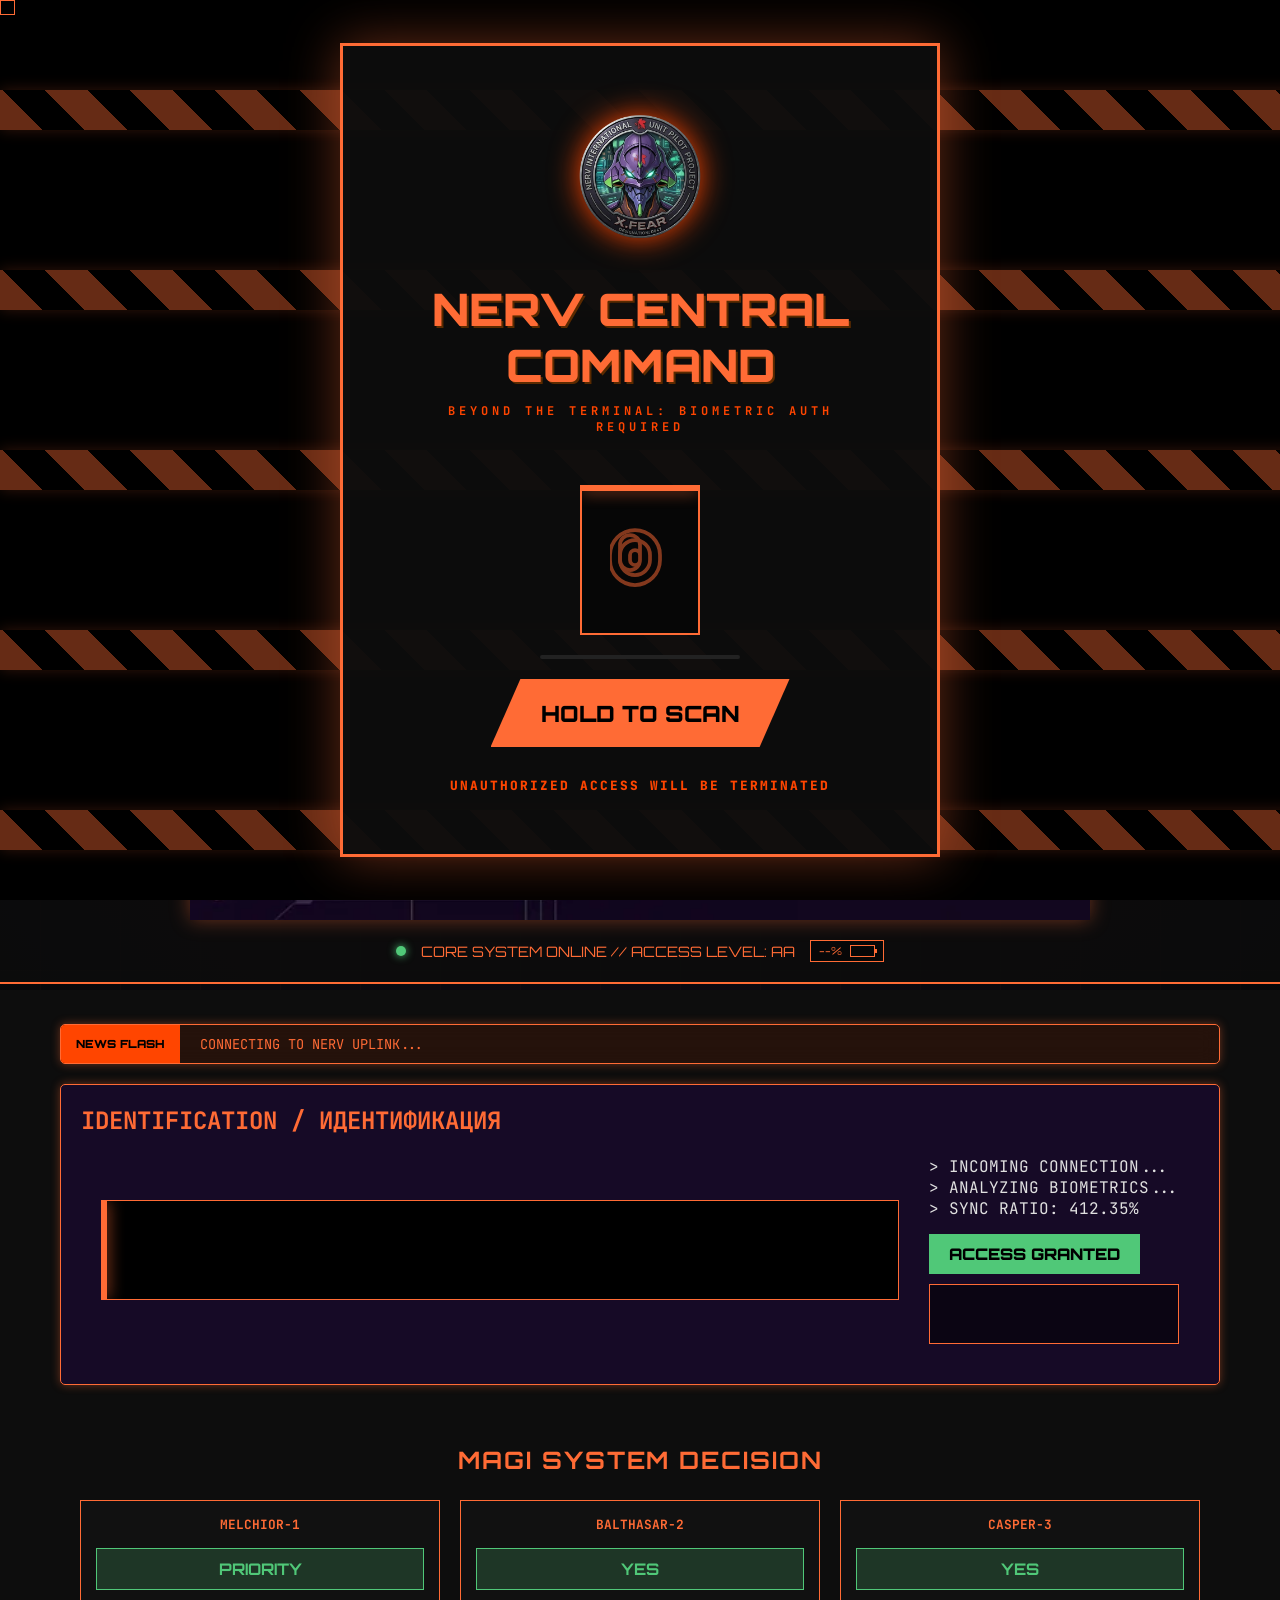
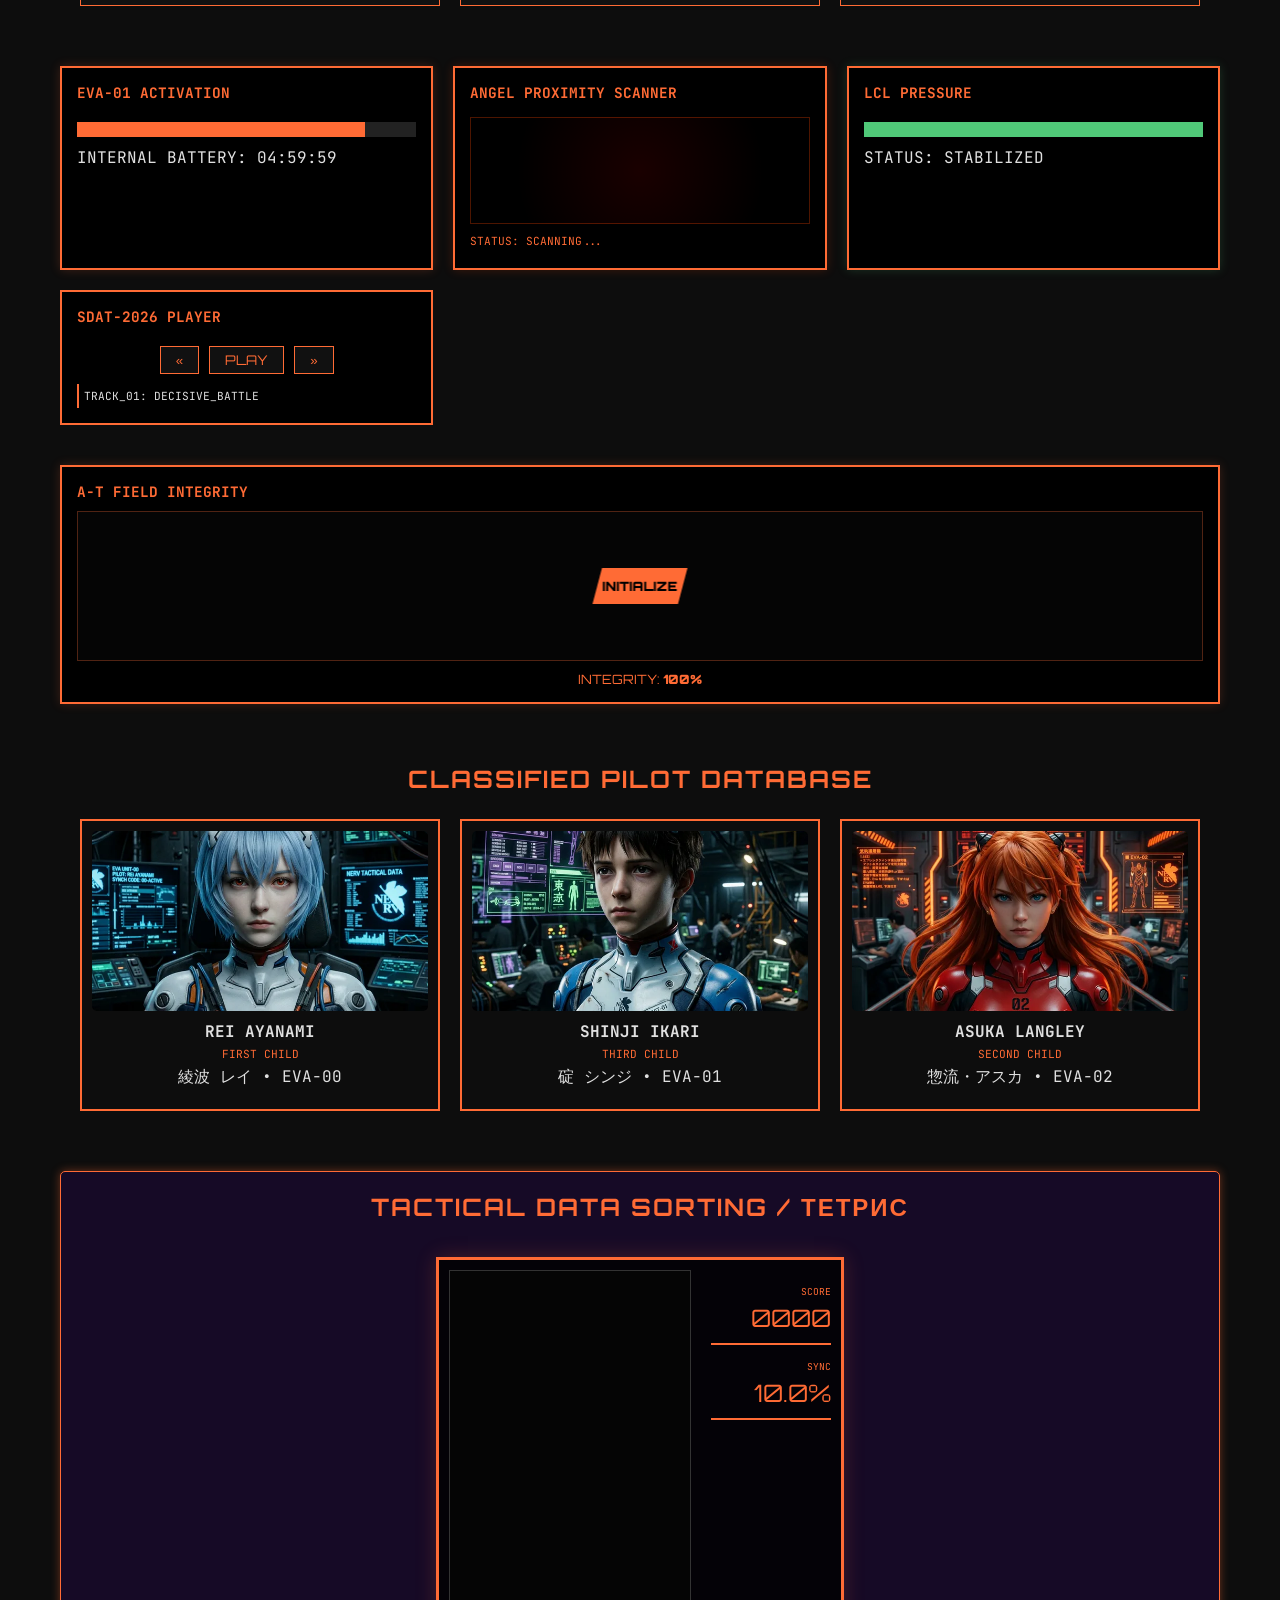
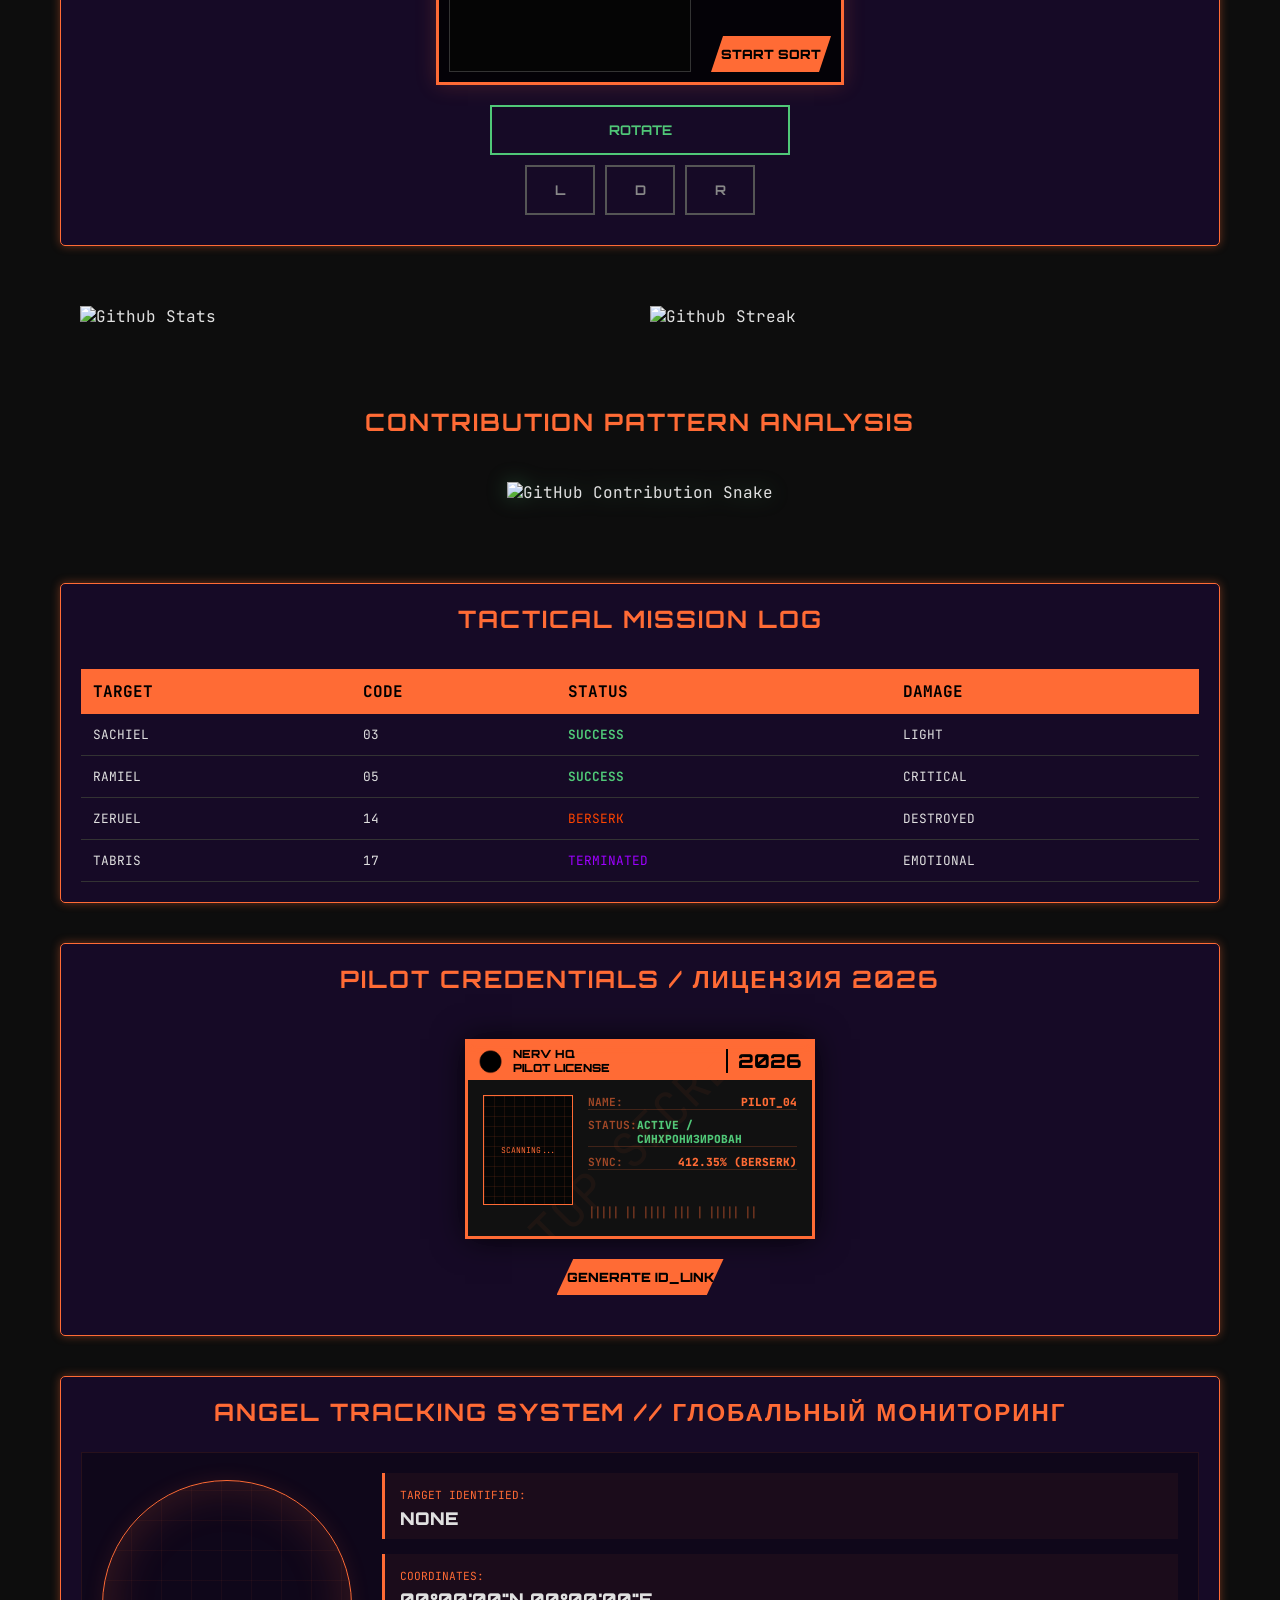
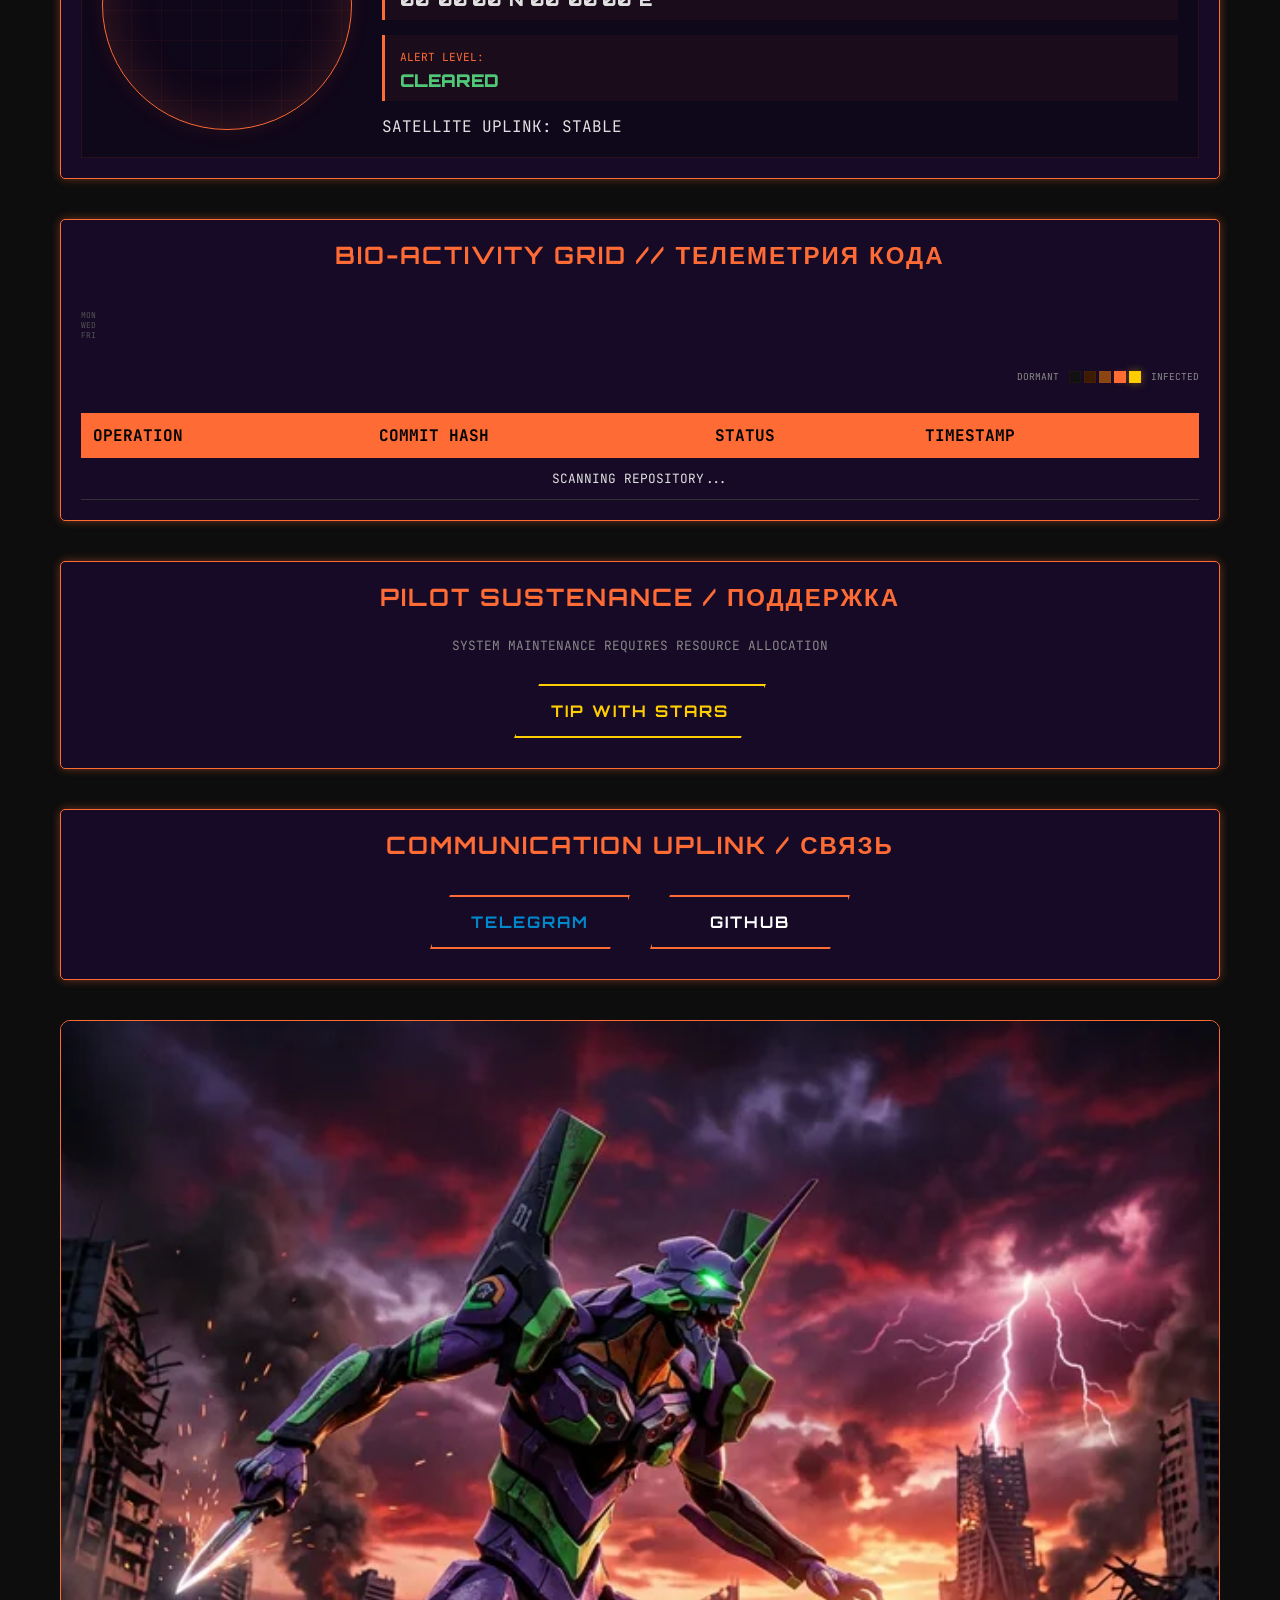
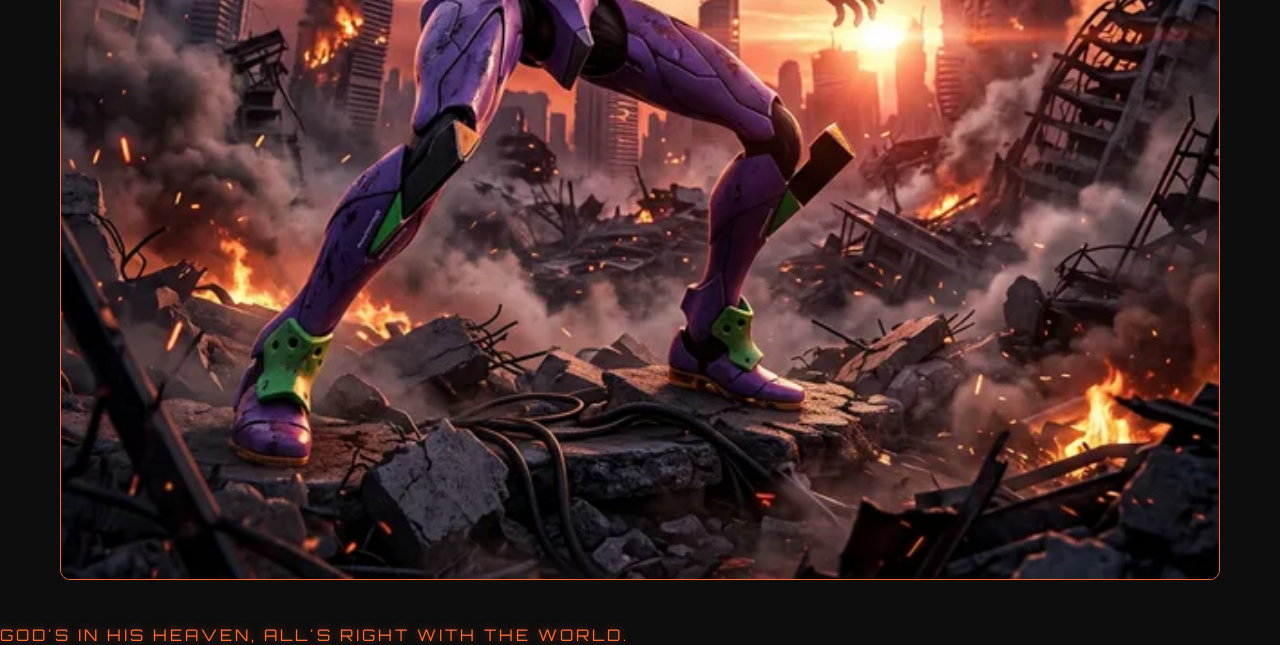
==== commit 92691323: "feat: implement interactive NERV Terminal interface with Telegram integration, biometric scanner, an" ====
--- a/index.html
+++ b/index.html
@@ -7,14 +7,14 @@
     <title>NERV | marsianin206 Central Command</title>
     <!-- SEO & OG -->
     <meta property="og:type" content="website">
-    <meta property="og:url" content="https://marsianin206.vercel.app/">
+    <meta property="og:url" content="https://marsianin206-d3sq.vercel.app/">
     <meta property="og:title" content="NERV | marsianin206 Central Command">
     <meta property="og:description" content="Technical profile of Pilot marsianin206. NERV Central Command.">
-    <meta property="og:image" content="https://marsianin206.vercel.app/evangelion_nerv_banner_marsianin206_1773328664113.png">
+    <meta property="og:image" content="https://marsianin206-d3sq.vercel.app/assets/images/evangelion_nerv_banner_marsianin206_1773328664113.png">
     <meta name="twitter:card" content="summary_large_image">
     <meta name="twitter:title" content="NERV | marsianin206 Central Command">
     <meta name="twitter:description" content="Technical profile of Pilot marsianin206. NERV Central Command.">
-    <meta name="twitter:image" content="https://marsianin206.vercel.app/evangelion_nerv_banner_marsianin206_1773328664113.png">
+    <meta name="twitter:image" content="https://marsianin206-d3sq.vercel.app/assets/images/evangelion_nerv_banner_marsianin206_1773328664113.png">
     <meta name="theme-color" content="#0d0d0d">
     <link rel="icon" href="assets/images/logo.png" type="image/png">
     <meta name="description" content="Technical profile of Pilot marsianin206. NERV Central Command Secure Access.">
@@ -423,15 +423,31 @@
             </div>
         </section>
 
-        <!-- SECTION 5: SATELLITE UPLINK MAP -->
+        <!-- SECTION 5: TACTICAL GLOBAL TRACKER -->
         <section id="satellite-map" class="data-block glass-panel">
-            <h2 class="section-title">GLOBAL UPLINK STATUS / КАРТА БАЗ NERV</h2>
-            <div class="map-container">
-                <div id="world-map">
-                    <!-- Dots will be generated via JS -->
-                </div>
-                <div class="map-overlay">
-                    <div class="map-status">SCANNING SATELLITE FEED...</div>
+            <h2 class="section-title">ANGEL TRACKING SYSTEM // ГЛОБАЛЬНЫЙ МОНИТОРИНГ</h2>
+            <div class="globe-wrapper">
+                <div class="globe-container">
+                    <div id="globe-3d">
+                        <div class="globe-sphere"></div>
+                        <div class="globe-lines"></div>
+                        <div id="globe-markers"></div>
+                    </div>
+                </div>
+                <div class="globe-stats">
+                    <div class="stat-box">
+                        <span class="label">TARGET IDENTIFIED:</span>
+                        <span id="target-name" class="val">NONE</span>
+                    </div>
+                    <div class="stat-box">
+                        <span class="label">COORDINATES:</span>
+                        <span id="target-coords" class="val">00°00'00"N 00°00'00"E</span>
+                    </div>
+                    <div class="stat-box">
+                        <span class="label">ALERT LEVEL:</span>
+                        <span id="target-alert" class="val color-green">CLEARED</span>
+                    </div>
+                    <div class="map-status">SATELLITE UPLINK: STABLE</div>
                 </div>
             </div>
         </section>
--- a/css/style.css
+++ b/css/style.css
@@ -1401,6 +1401,115 @@
     padding-top: 15px;
 }
 
+/* Tactical Globe */
+.globe-wrapper {
+    display: flex;
+    gap: 30px;
+    align-items: center;
+    padding: 20px;
+    background: rgba(0,0,0,0.3);
+    border: 1px solid rgba(255,107,53,0.1);
+}
+
+.globe-container {
+    perspective: 1000px;
+    width: 250px;
+    height: 250px;
+    position: relative;
+    flex-shrink: 0;
+}
+
+#globe-3d {
+    width: 100%;
+    height: 100%;
+    position: relative;
+    transform-style: preserve-3d;
+    animation: rotate-globe 20s infinite linear;
+}
+
+.globe-sphere {
+    width: 100%;
+    height: 100%;
+    border-radius: 50%;
+    border: 1px solid var(--accent);
+    position: absolute;
+    box-shadow: inset 0 0 50px rgba(255,107,53,0.2), 0 0 20px rgba(255,107,53,0.1);
+}
+
+.globe-lines {
+    position: absolute;
+    width: 100%;
+    height: 100%;
+    border-radius: 50%;
+    background: 
+        repeating-linear-gradient(90deg, transparent, transparent 29px, rgba(255,107,53,0.1) 30px),
+        repeating-linear-gradient(0deg, transparent, transparent 29px, rgba(255,107,53,0.1) 30px);
+    transform-style: preserve-3d;
+}
+
+.globe-marker {
+    position: absolute;
+    width: 8px;
+    height: 8px;
+    background: #ff0000;
+    border-radius: 50%;
+    box-shadow: 0 0 10px #ff0000;
+    transform: translate(-50%, -50%);
+    cursor: pointer;
+    z-index: 10;
+}
+
+.globe-marker::after {
+    content: '';
+    position: absolute;
+    width: 20px;
+    height: 20px;
+    border: 1px solid #ff0000;
+    border-radius: 50%;
+    left: -7px;
+    top: -7px;
+    animation: marker-pulse 1.5s infinite;
+}
+
+.globe-stats {
+    flex: 1;
+    display: flex;
+    flex-direction: column;
+    gap: 15px;
+}
+
+.stat-box {
+    border-left: 3px solid var(--accent);
+    padding-left: 15px;
+    background: rgba(255,107,53,0.05);
+    padding: 10px 15px;
+}
+
+.stat-box .val {
+    display: block;
+    font-size: 1.1rem;
+    font-weight: 900;
+    font-family: 'Orbitron', sans-serif;
+}
+
+.color-green { color: var(--nerv-green); }
+.color-red { color: #ff0000; animation: blink 0.5s infinite; }
+
+@keyframes rotate-globe {
+    from { transform: rotateY(0deg) rotateX(15deg); }
+    to { transform: rotateY(360deg) rotateX(15deg); }
+}
+
+@keyframes marker-pulse {
+    0% { transform: scale(0.5); opacity: 1; }
+    100% { transform: scale(2.5); opacity: 0; }
+}
+
+@media (max-width: 768px) {
+    .globe-wrapper { flex-direction: column; text-align: center; }
+    .stat-box { border-left: none; border-top: 2px solid var(--accent); }
+}
+
 .heatmap-grid {
     display: grid;
     grid-auto-flow: column;
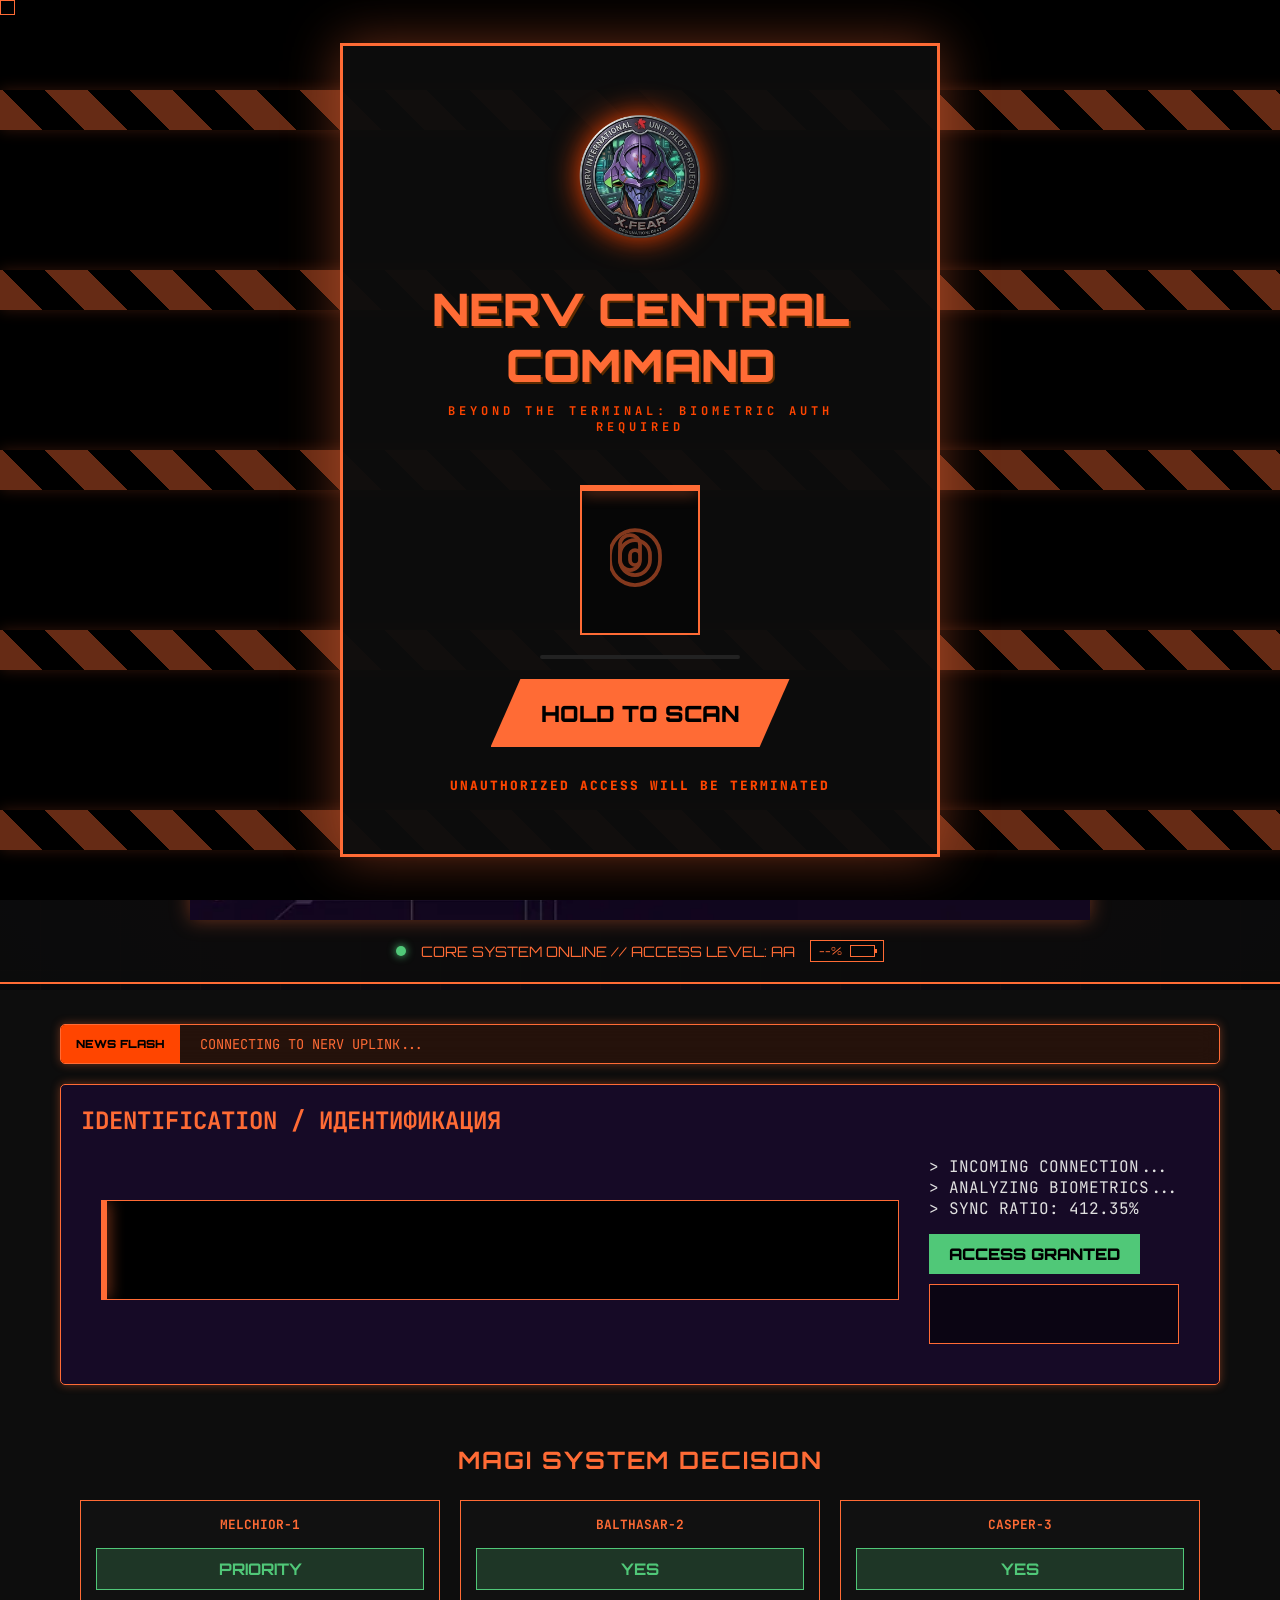
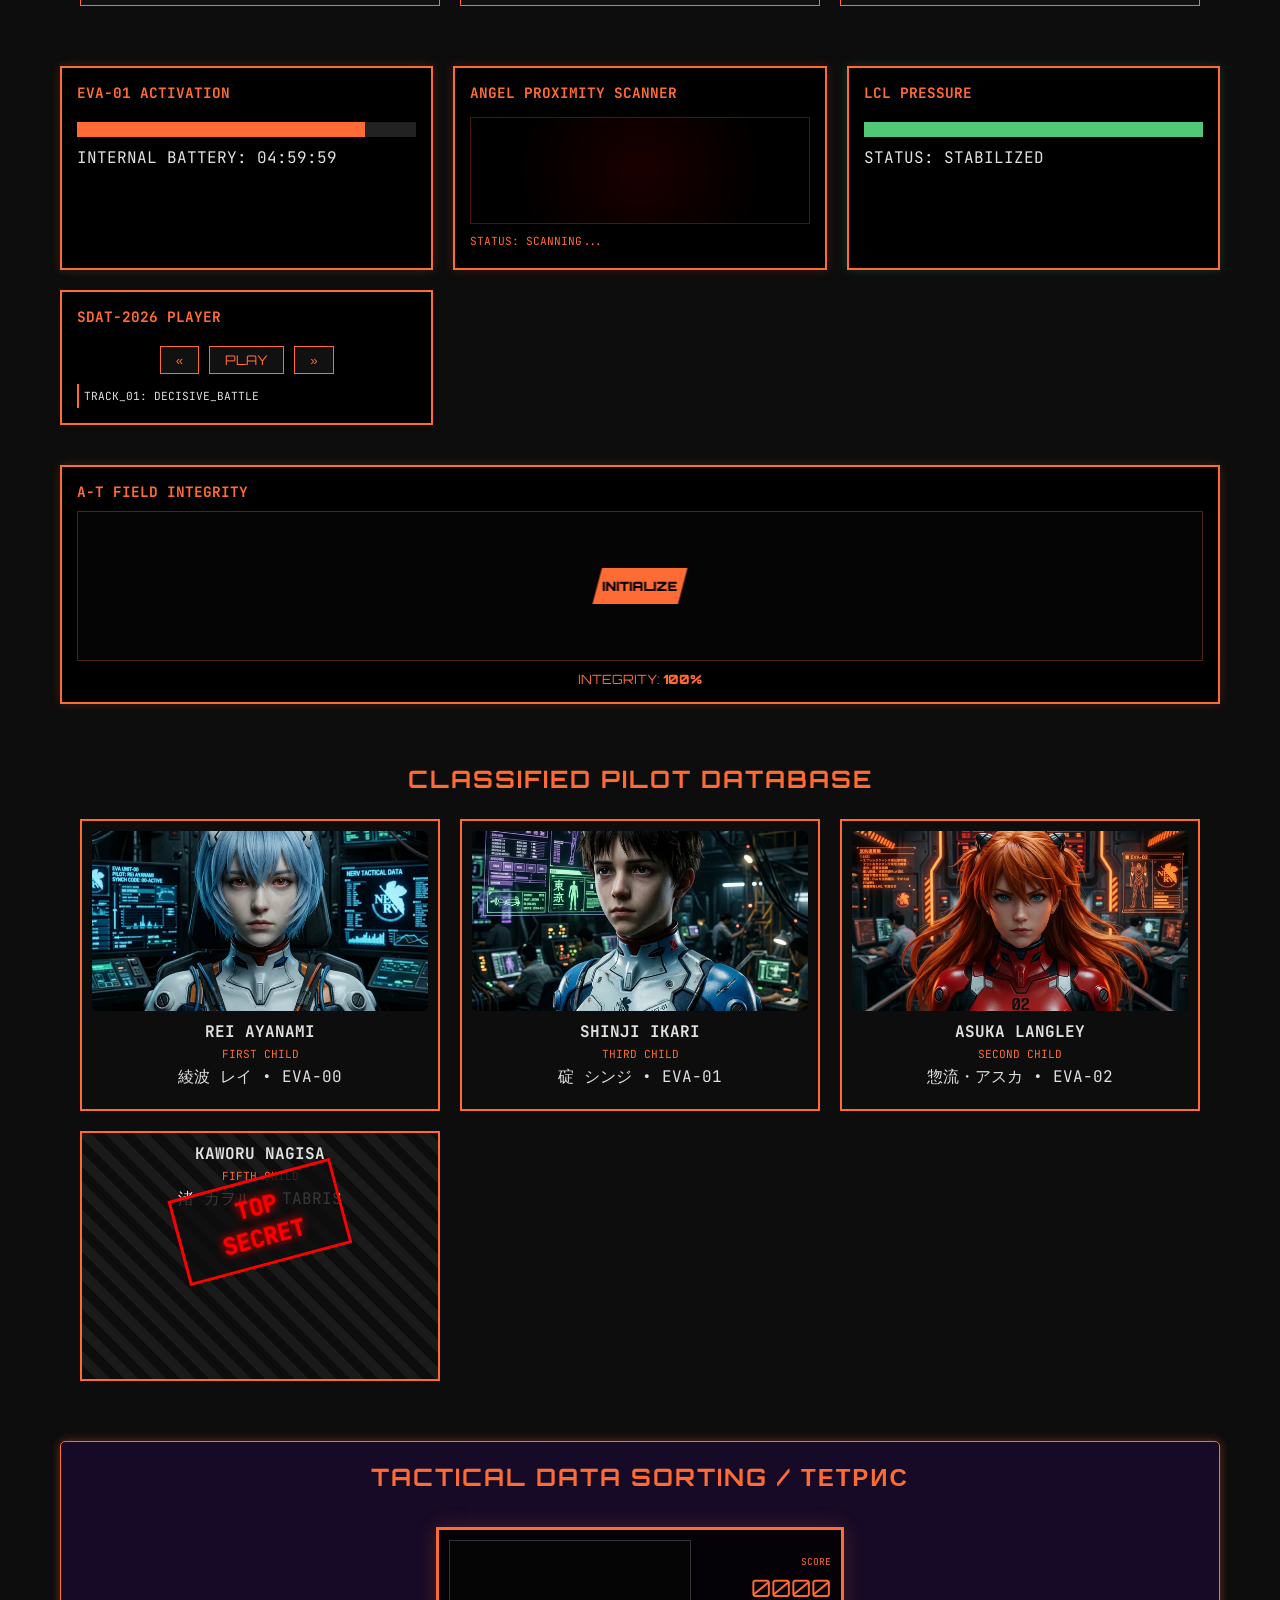
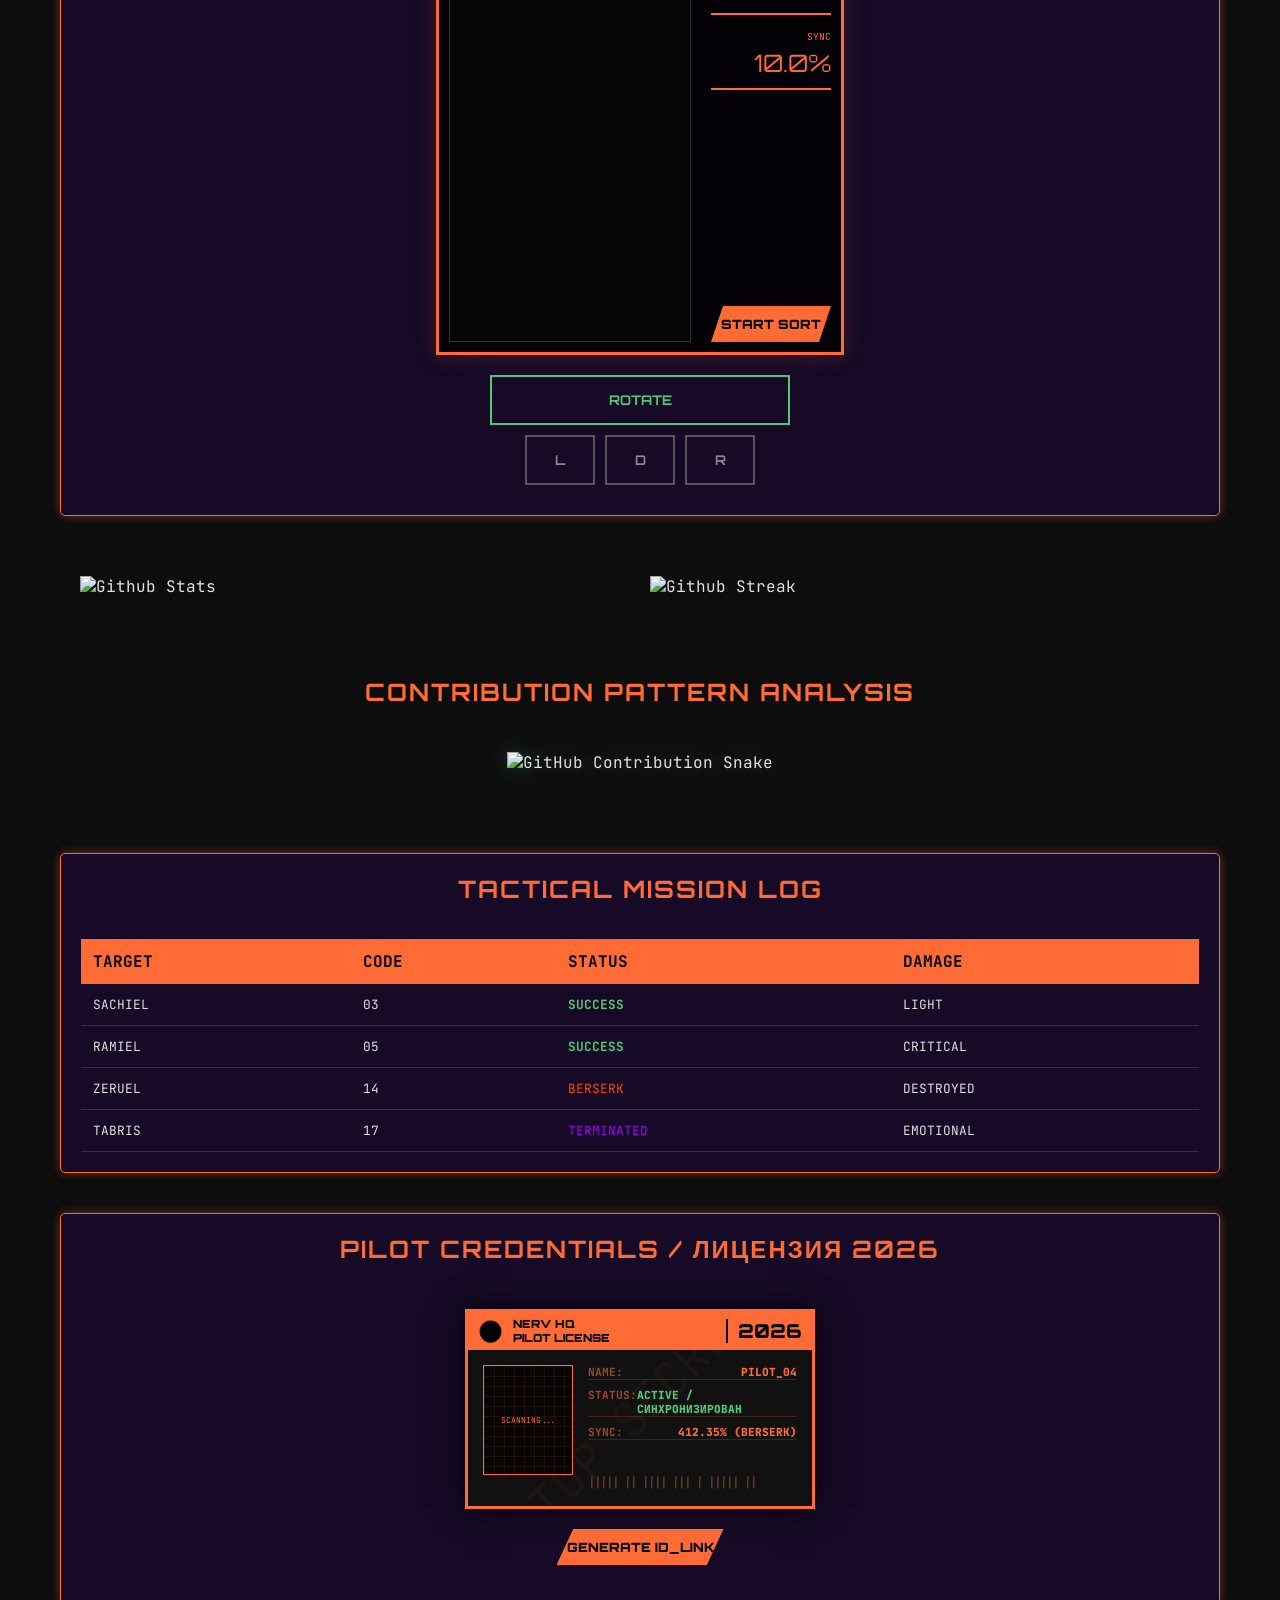
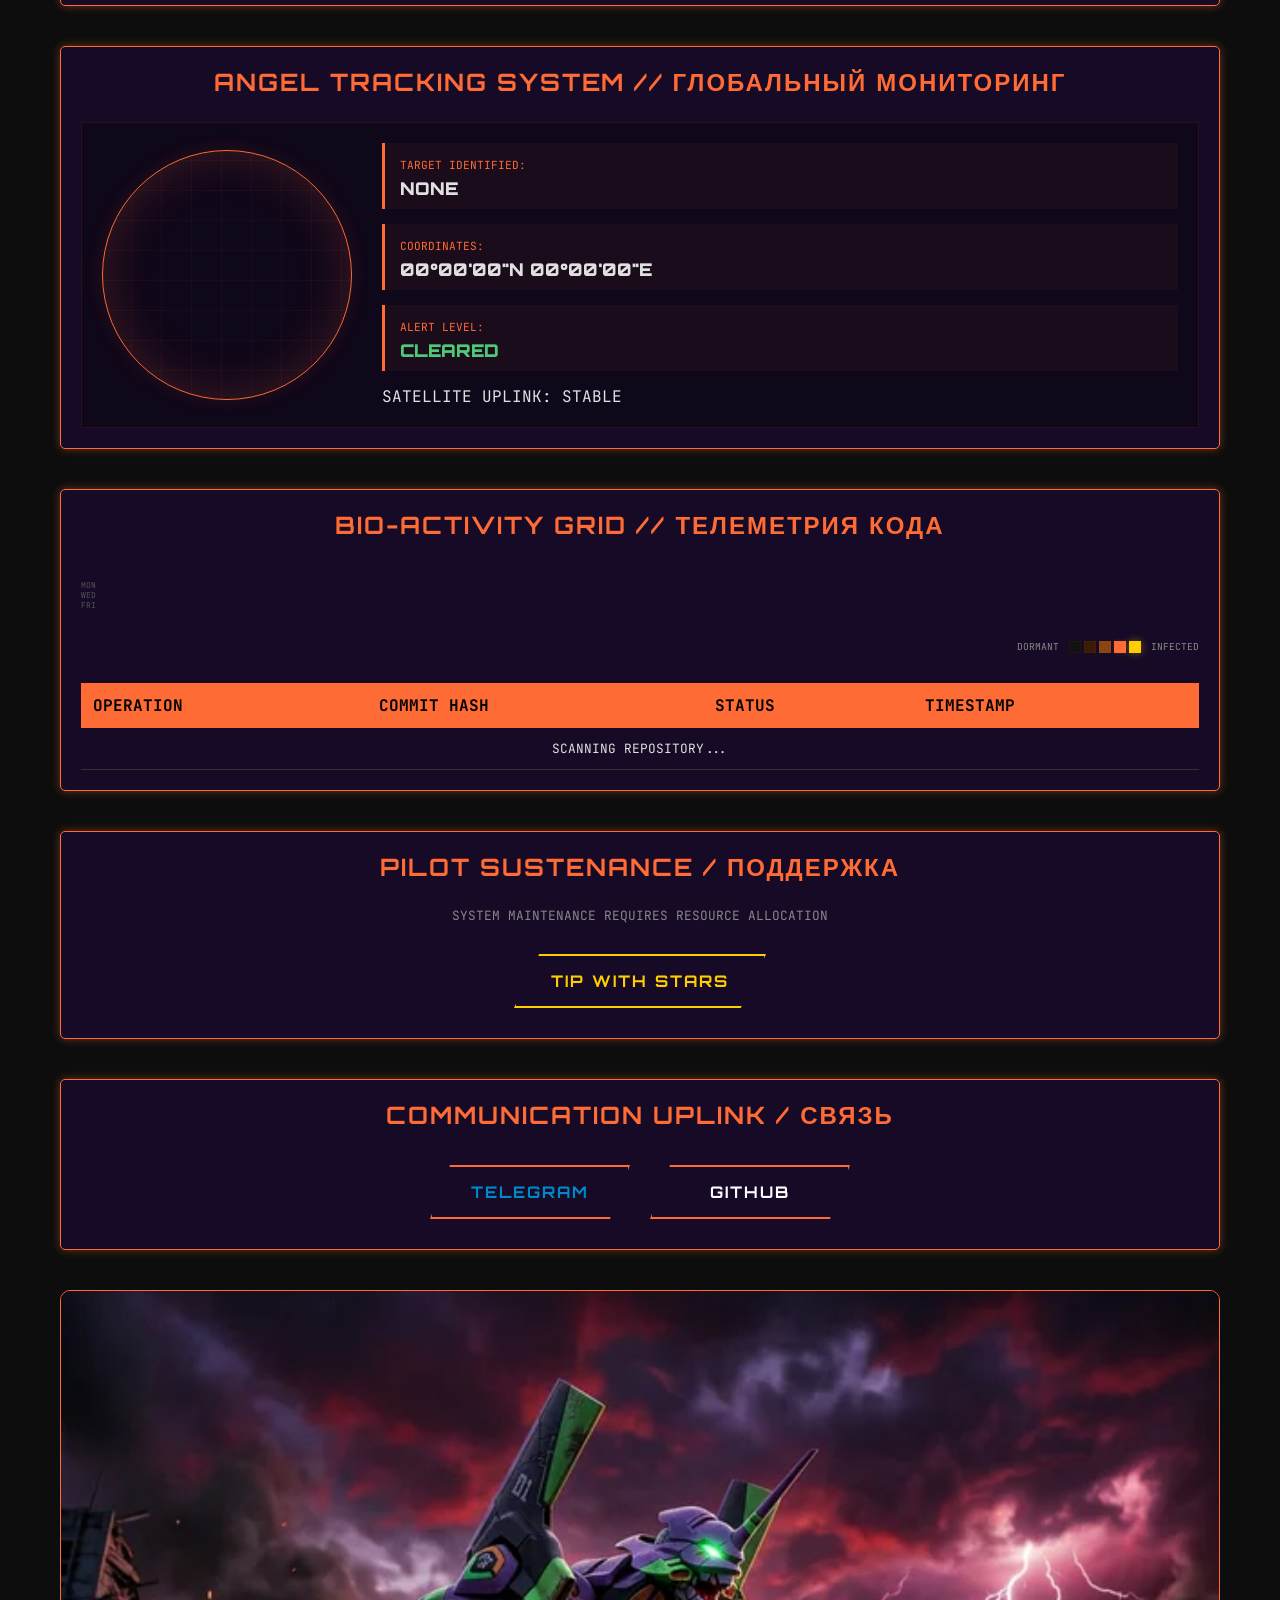
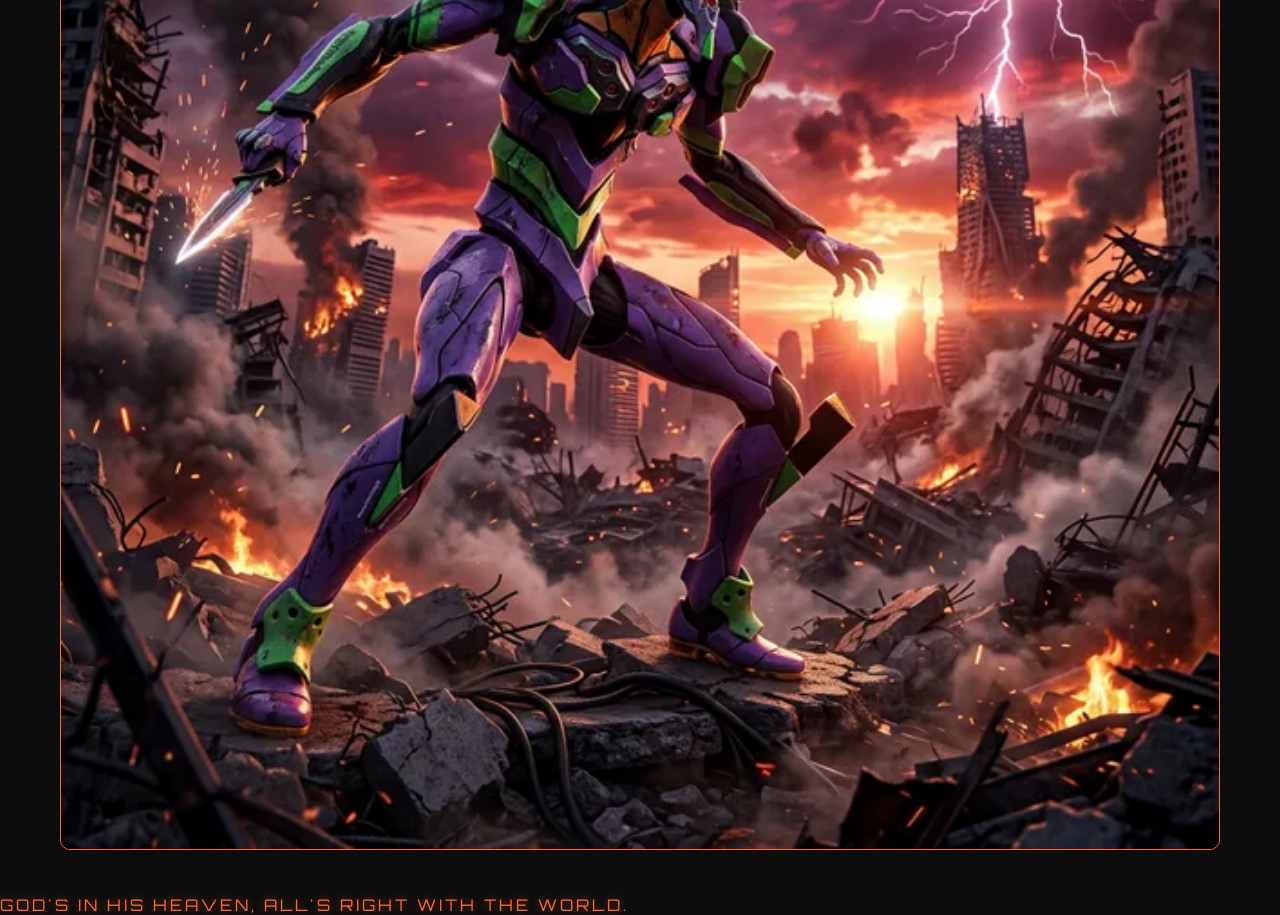
==== commit 72717395: "feat: Add Kaworu Nagisa [Fifth Child] to pilot database with redacted styling" ====
--- a/index.html
+++ b/index.html
@@ -277,6 +277,23 @@
                         </div>
                     </div>
                 </div>
+                <div class="dossier-card redacted" style="--border-color: #7b00ff;" onclick="this.classList.toggle('expanded')">
+                    <div class="card-inner">
+                        <div class="redacted-overlay">TOP SECRET</div>
+                        <div class="dossier-info">
+                            <h4>KAWORU NAGISA</h4>
+                            <span class="label">FIFTH CHILD</span>
+                            <p>渚 カヲル • TABRIS</p>
+                        </div>
+                        <div class="expanded-data">
+                            <ul class="stats-list">
+                                <li>SYNC RATE: Variable</li>
+                                <li>STATUS: ANGELIC</li>
+                                <li>MENTAL: UNKNOWN</li>
+                            </ul>
+                        </div>
+                    </div>
+                </div>
             </div>
         </section>
 
--- a/css/style.css
+++ b/css/style.css
@@ -436,6 +436,44 @@
     border-radius: 5px;
     margin-bottom: 10px;
     display: block;
+}
+
+/* Redacted/Hidden Pilot Styling */
+.dossier-card.redacted {
+    background: repeating-linear-gradient(45deg, #0d0d0d, #0d0d0d 10px, #1a1a1a 10px, #1a1a1a 20px);
+    position: relative;
+    min-height: 250px;
+    display: flex;
+    flex-direction: column;
+    justify-content: flex-end; /* Keep info at bottom */
+    overflow: hidden;
+}
+
+.redacted-overlay {
+    position: absolute;
+    top: 35%;
+    left: 50%;
+    transform: translate(-50%, -50%) rotate(-15deg);
+    border: 3px solid #ff0000;
+    color: #ff0000;
+    padding: 10px 20px;
+    font-size: 1.5rem;
+    font-weight: 900;
+    text-shadow: 0 0 10px #ff0000;
+    z-index: 5;
+    pointer-events: none;
+    background: rgba(13,13,13,0.8);
+    animation: blink 1s infinite;
+}
+
+.dossier-card.redacted:hover .redacted-overlay {
+    animation: glitch-quick 0.2s infinite;
+}
+
+@keyframes glitch-quick {
+    0% { transform: translate(-52%, -48%) rotate(-15deg); }
+    50% { transform: translate(-48%, -52%) rotate(-16deg); }
+    100% { transform: translate(-50%, -50%) rotate(-15deg); }
 }
 
 .label {
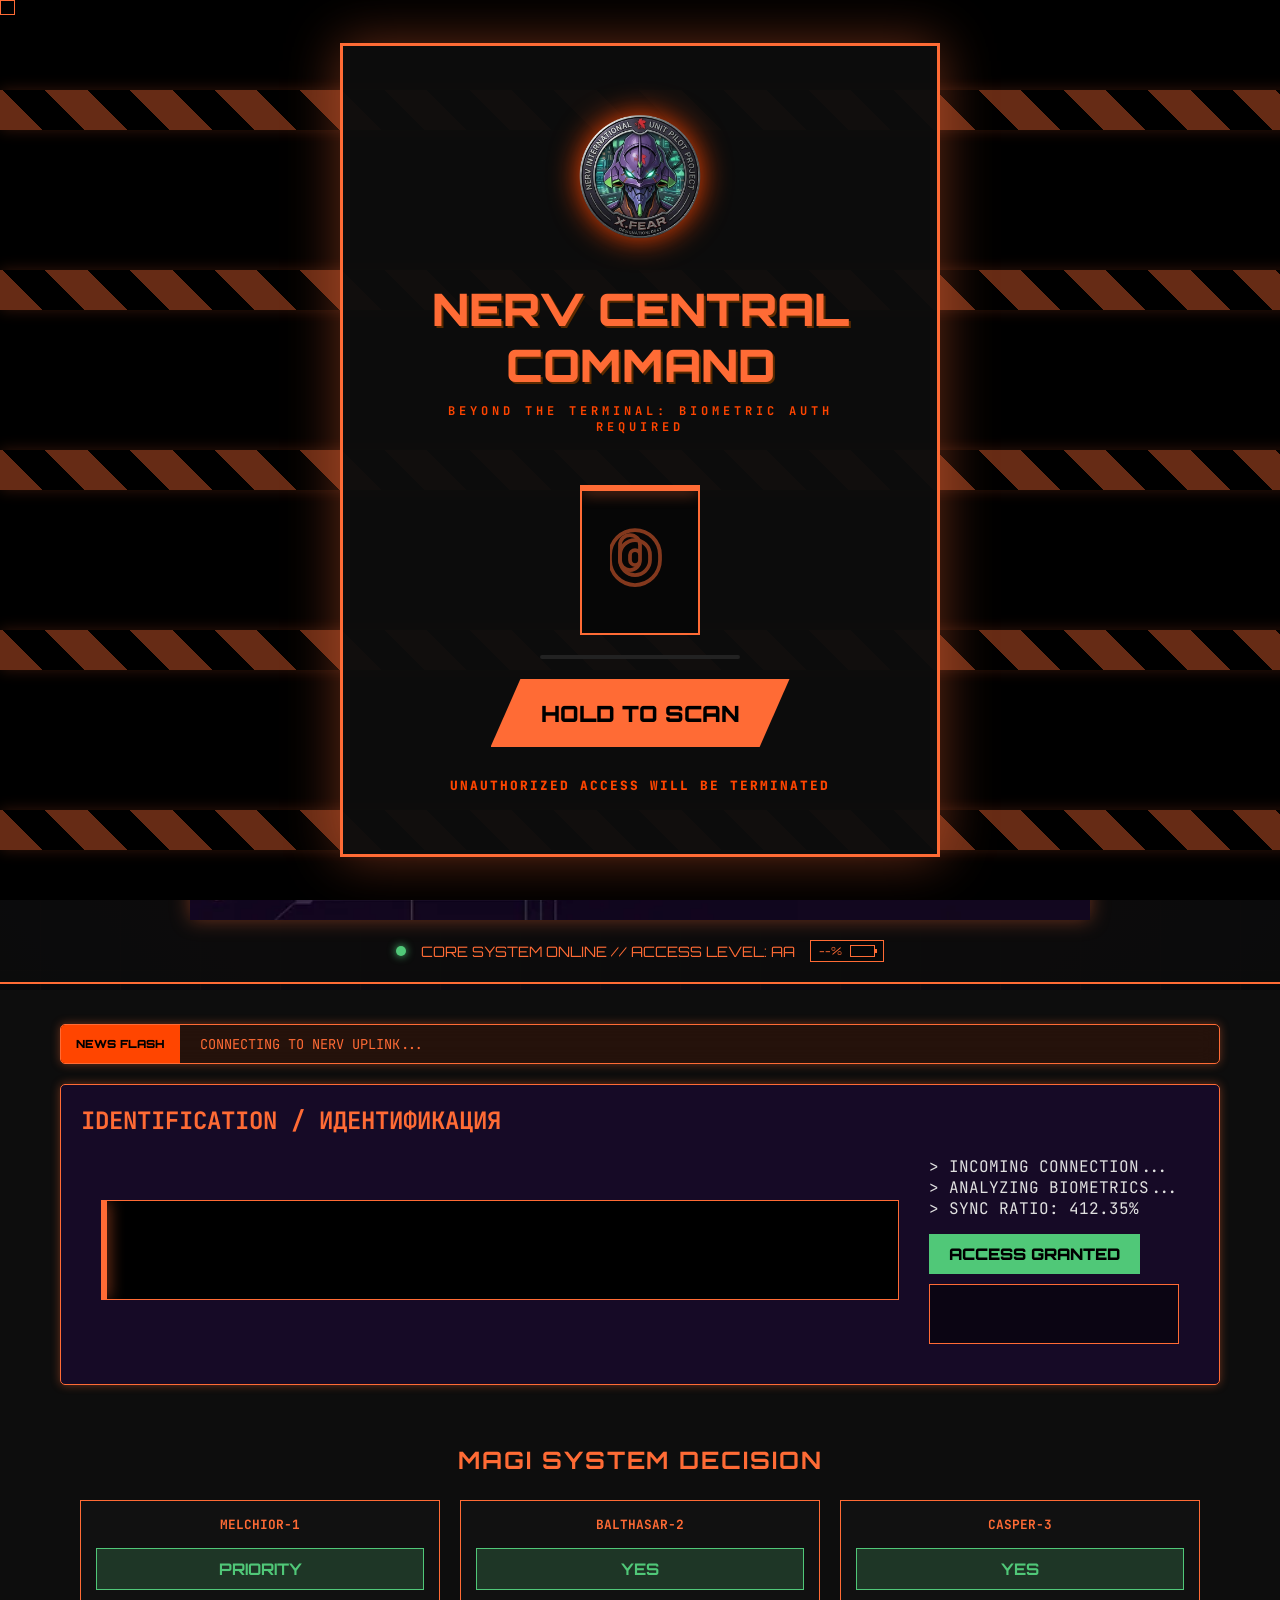
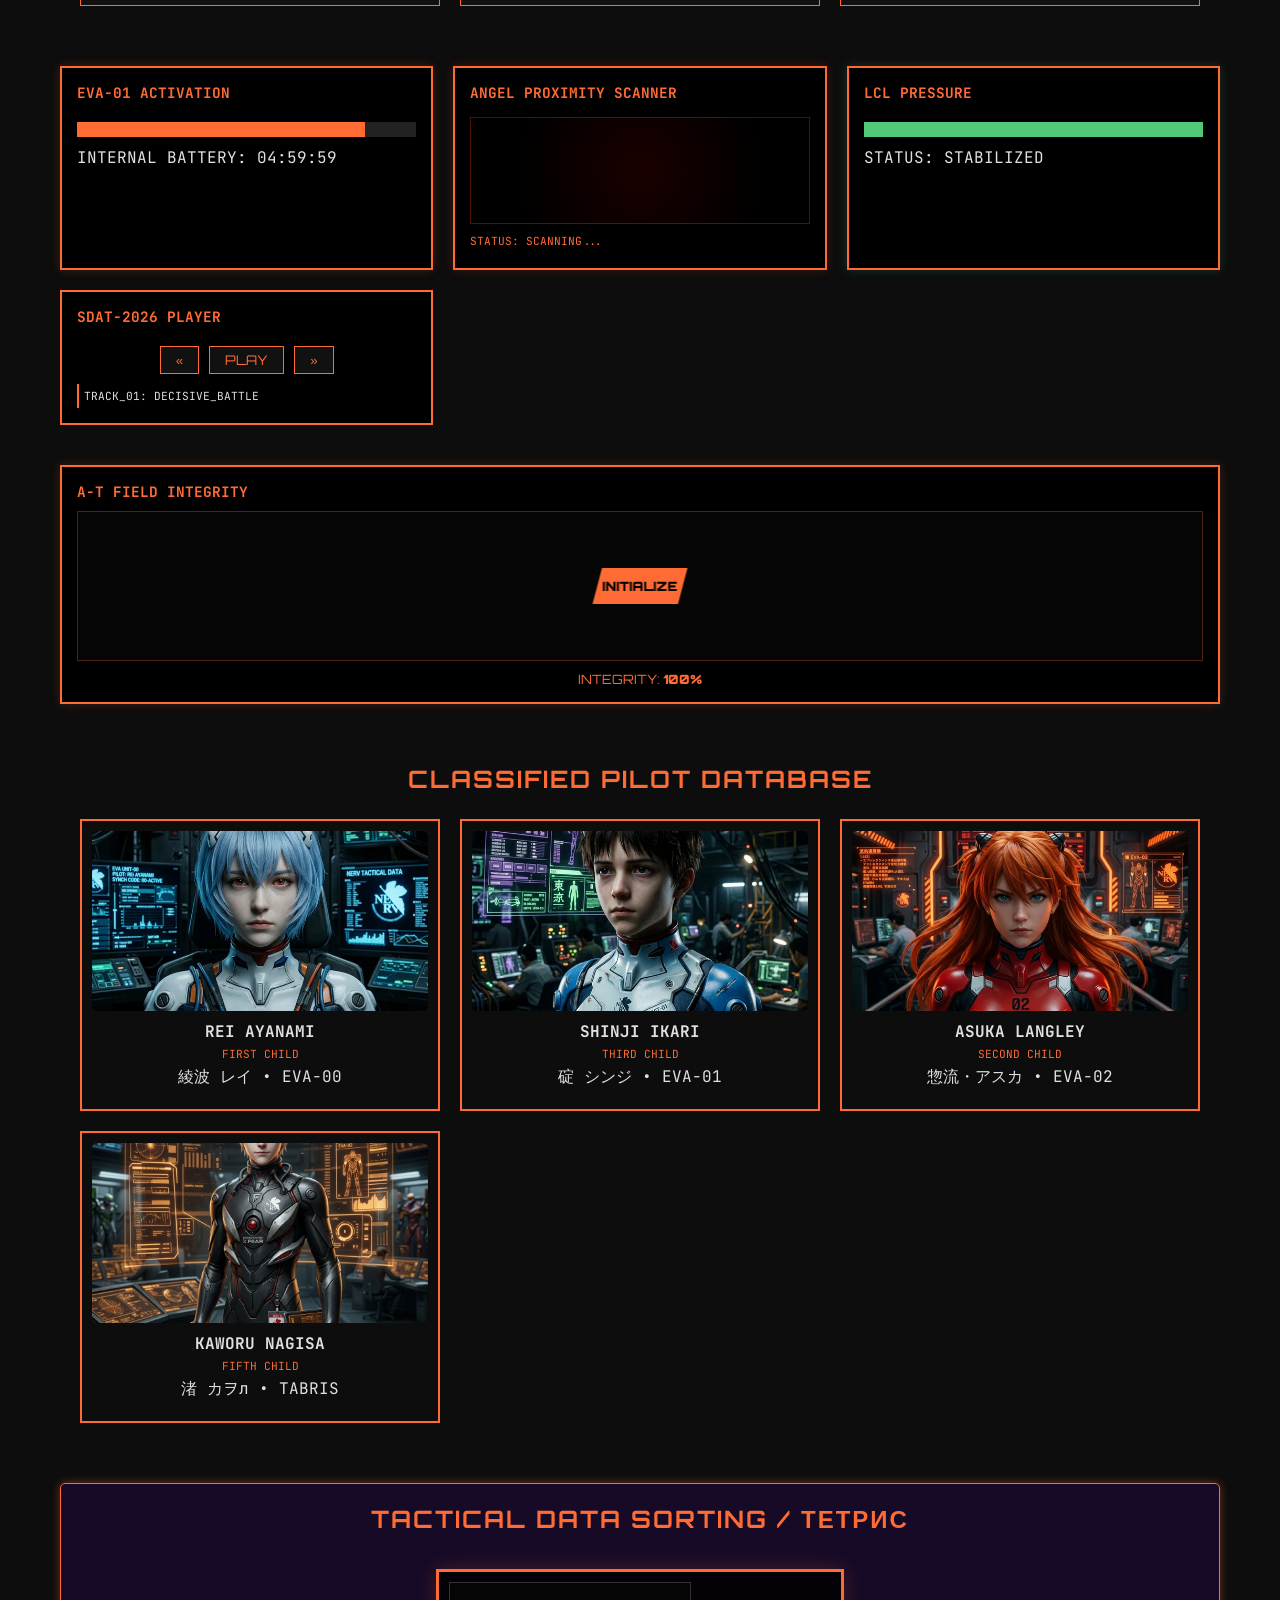
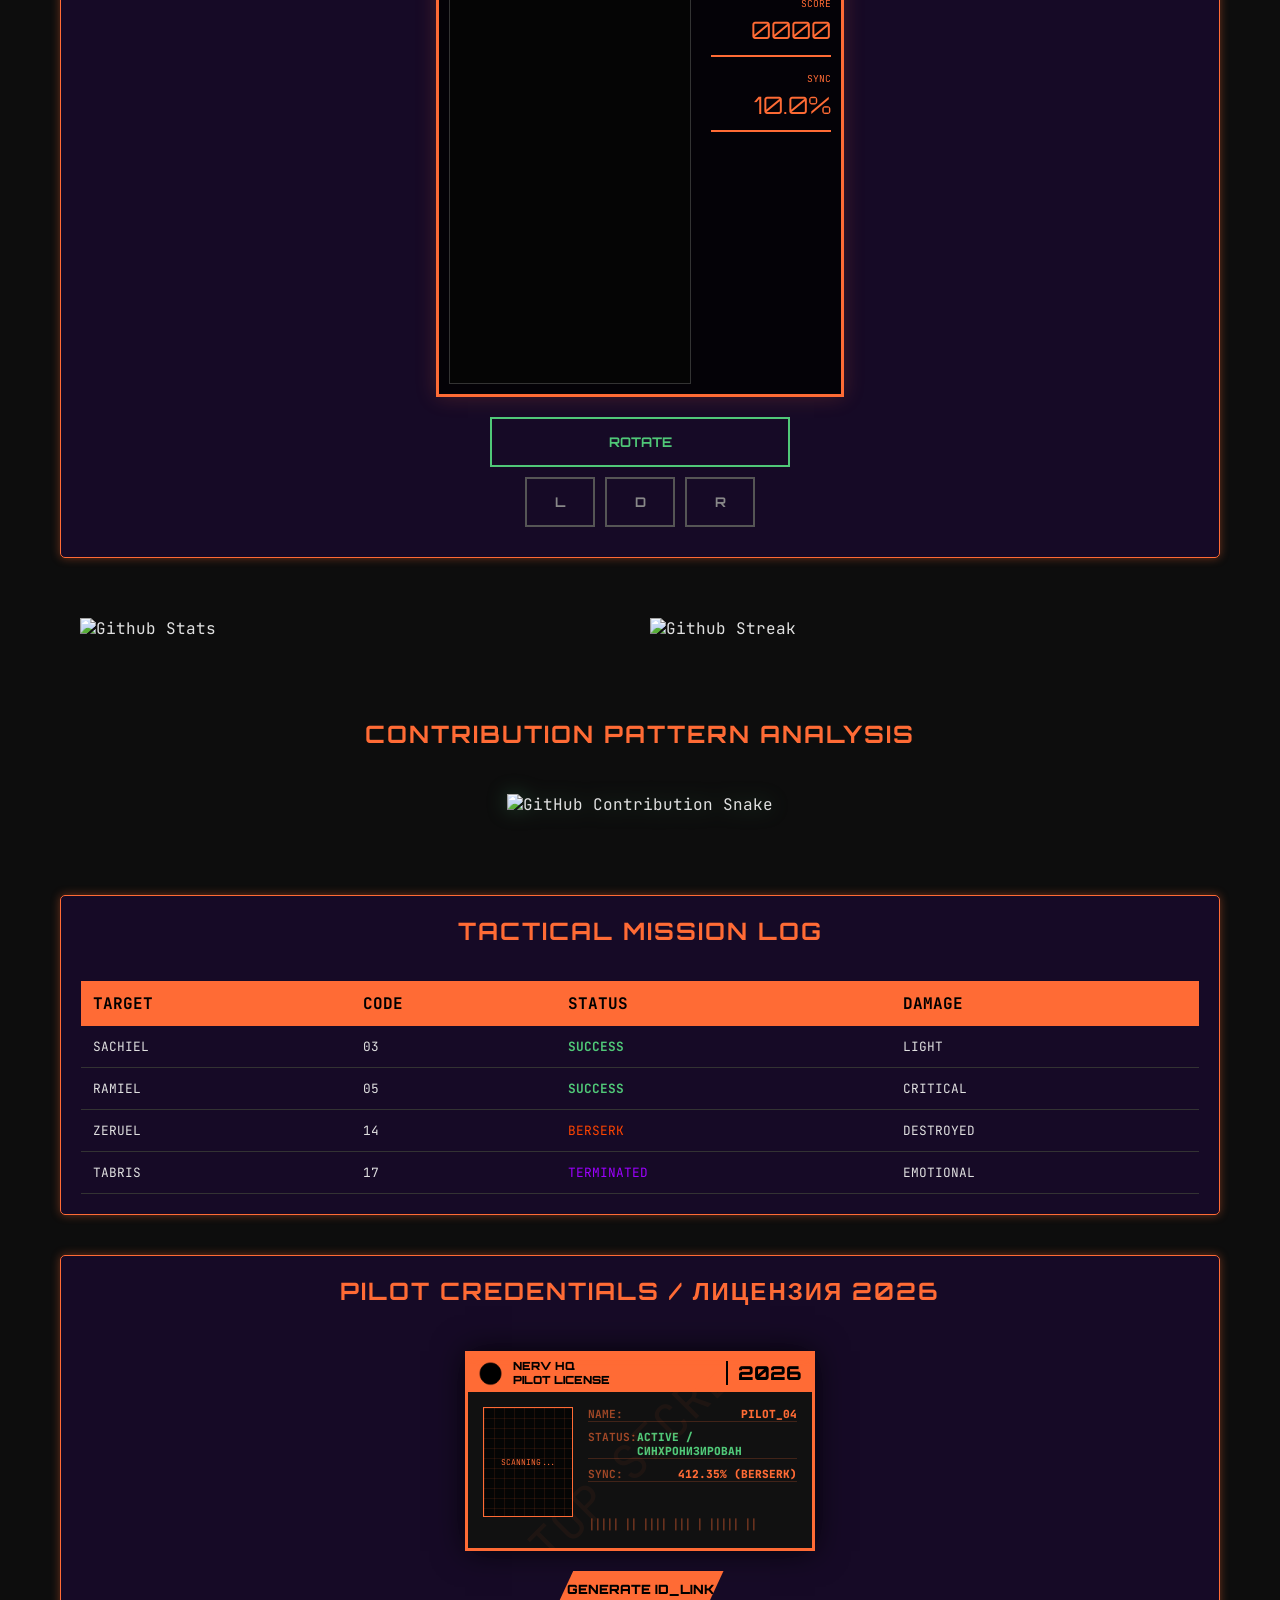
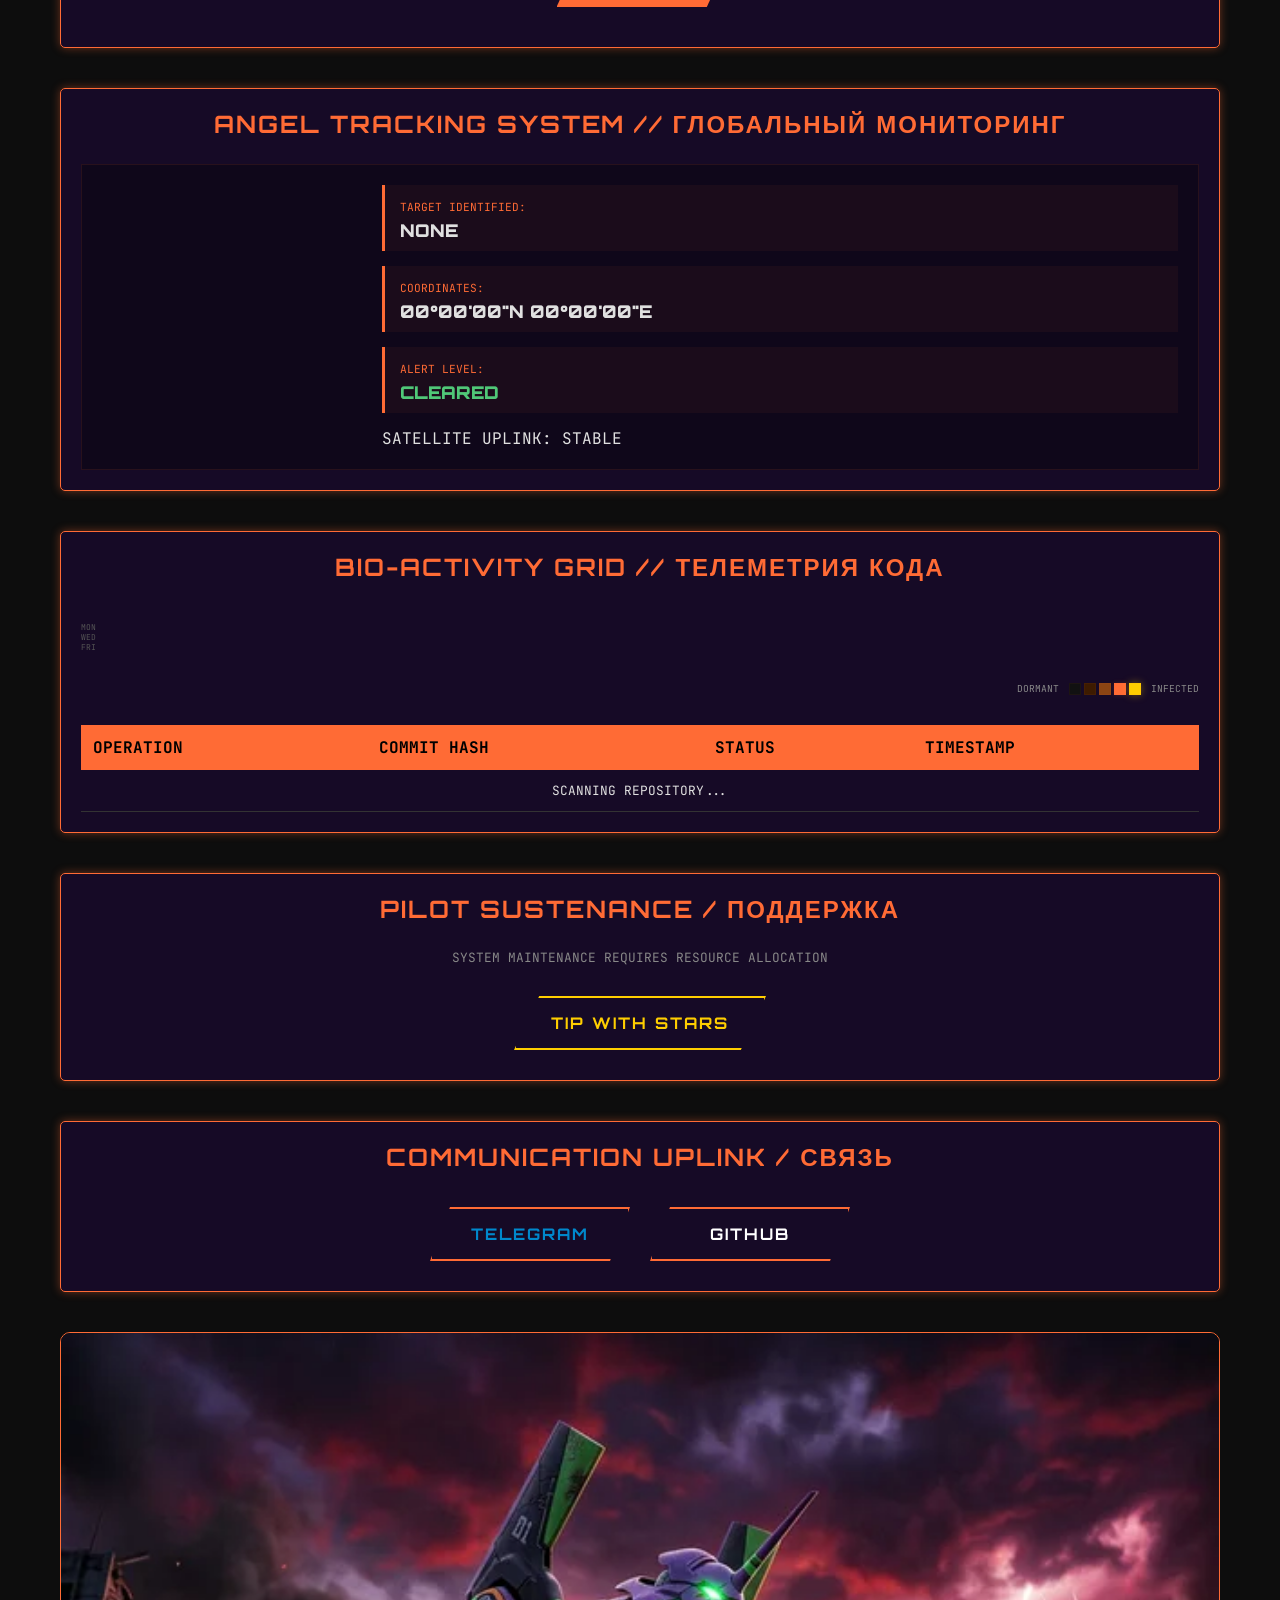
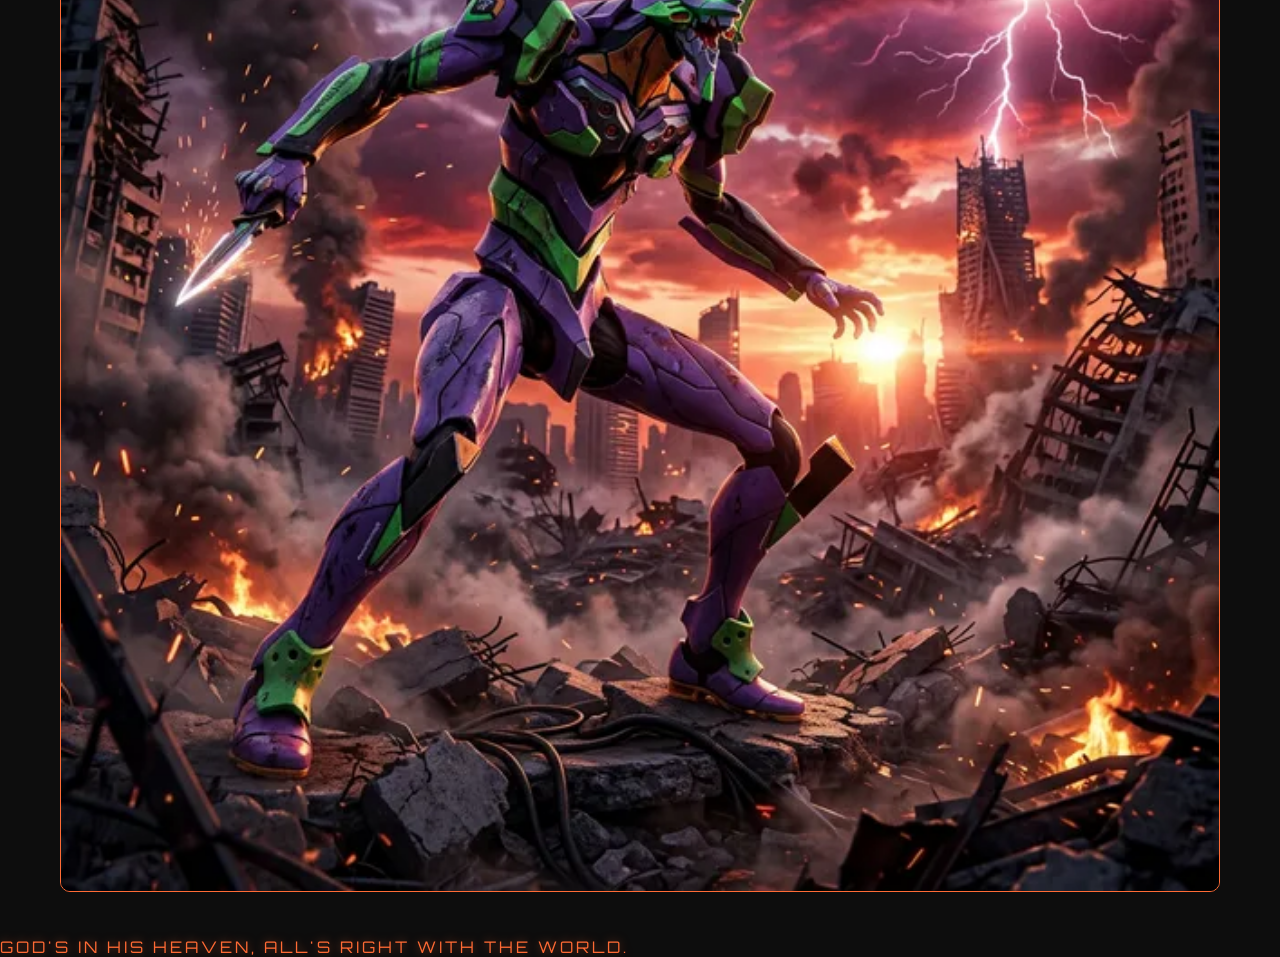
==== commit 98b7358c: "feat: Add Kaworu Nagisa profile image to dossiers" ====
--- a/index.html
+++ b/index.html
@@ -277,13 +277,13 @@
                         </div>
                     </div>
                 </div>
-                <div class="dossier-card redacted" style="--border-color: #7b00ff;" onclick="this.classList.toggle('expanded')">
+                <div class="dossier-card" style="--border-color: #7b00ff;" onclick="this.classList.toggle('expanded')">
                     <div class="card-inner">
-                        <div class="redacted-overlay">TOP SECRET</div>
+                        <picture><source srcset="assets/images/kaworu.webp" type="image/webp"><img src="assets/images/kaworu.png" alt="Kaworu Nagisa"></picture>
                         <div class="dossier-info">
                             <h4>KAWORU NAGISA</h4>
                             <span class="label">FIFTH CHILD</span>
-                            <p>渚 カヲル • TABRIS</p>
+                            <p>渚 カヲл • TABRIS</p>
                         </div>
                         <div class="expanded-data">
                             <ul class="stats-list">
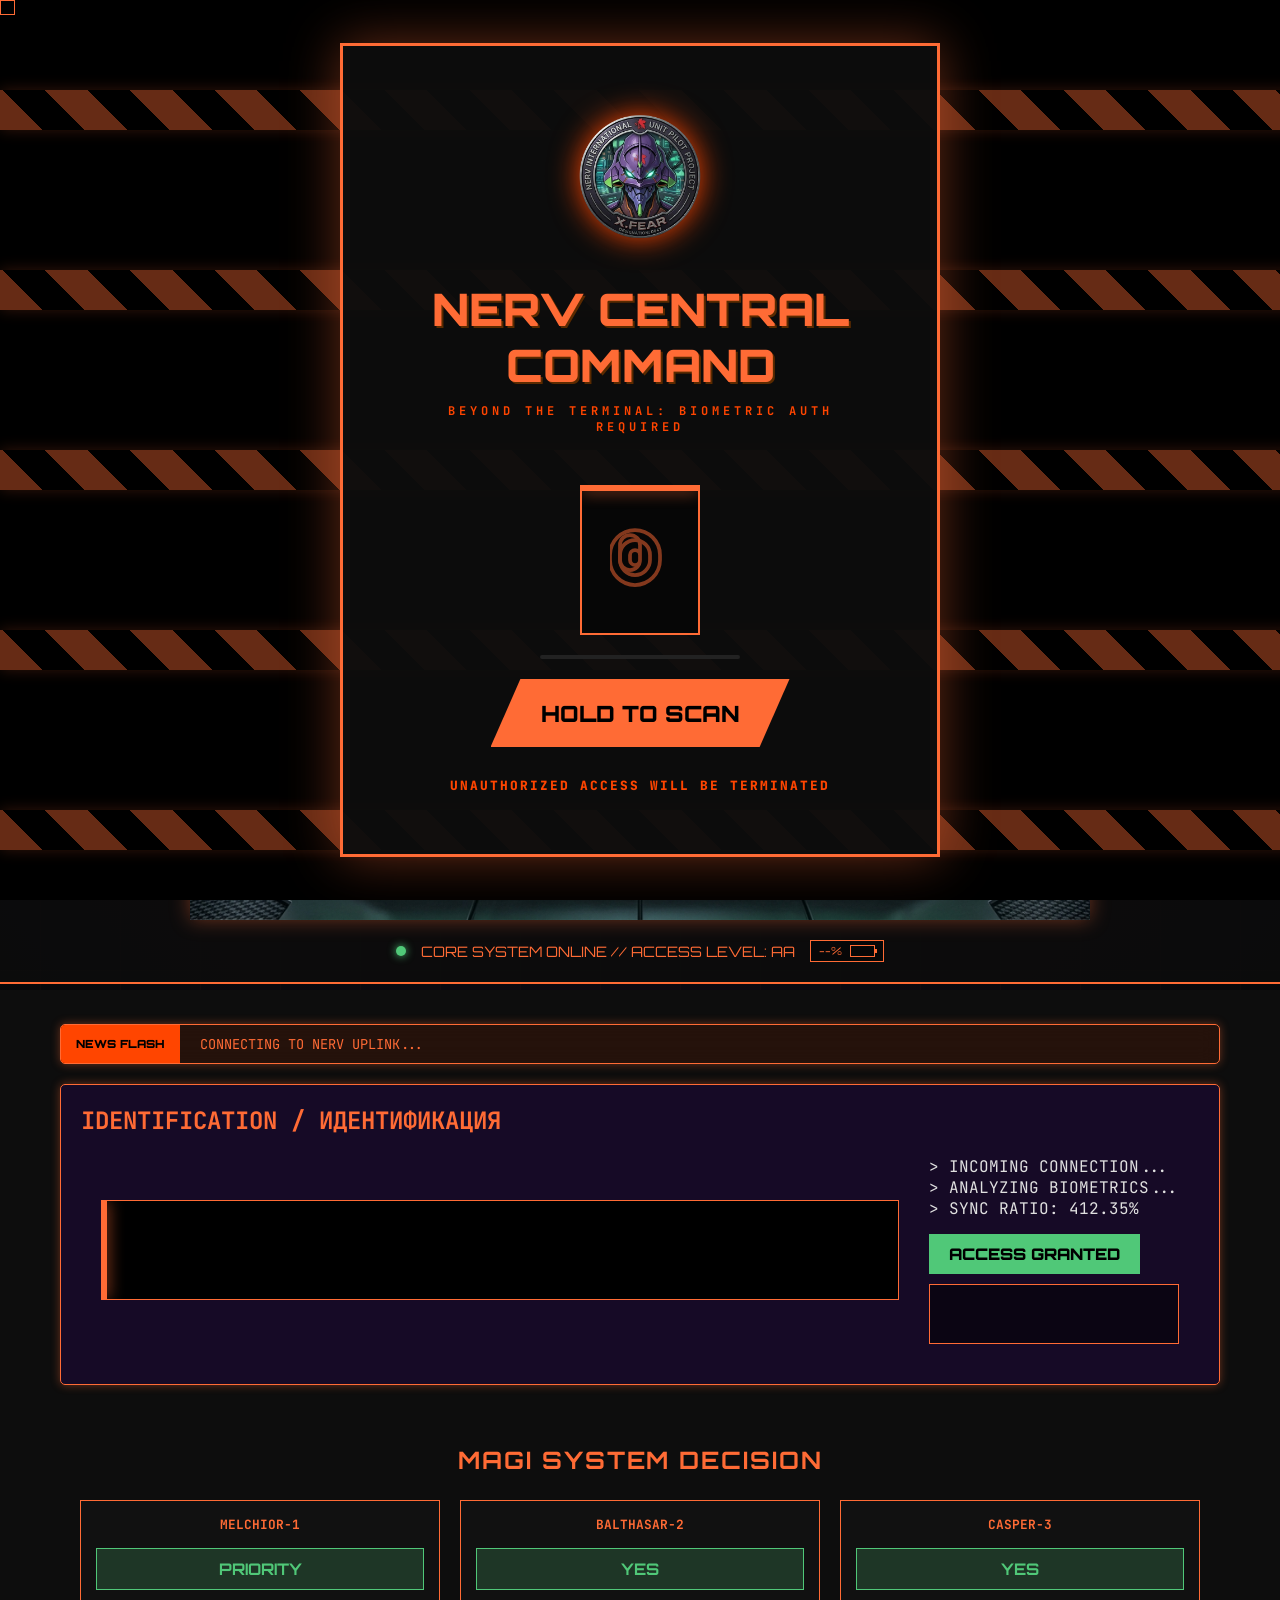
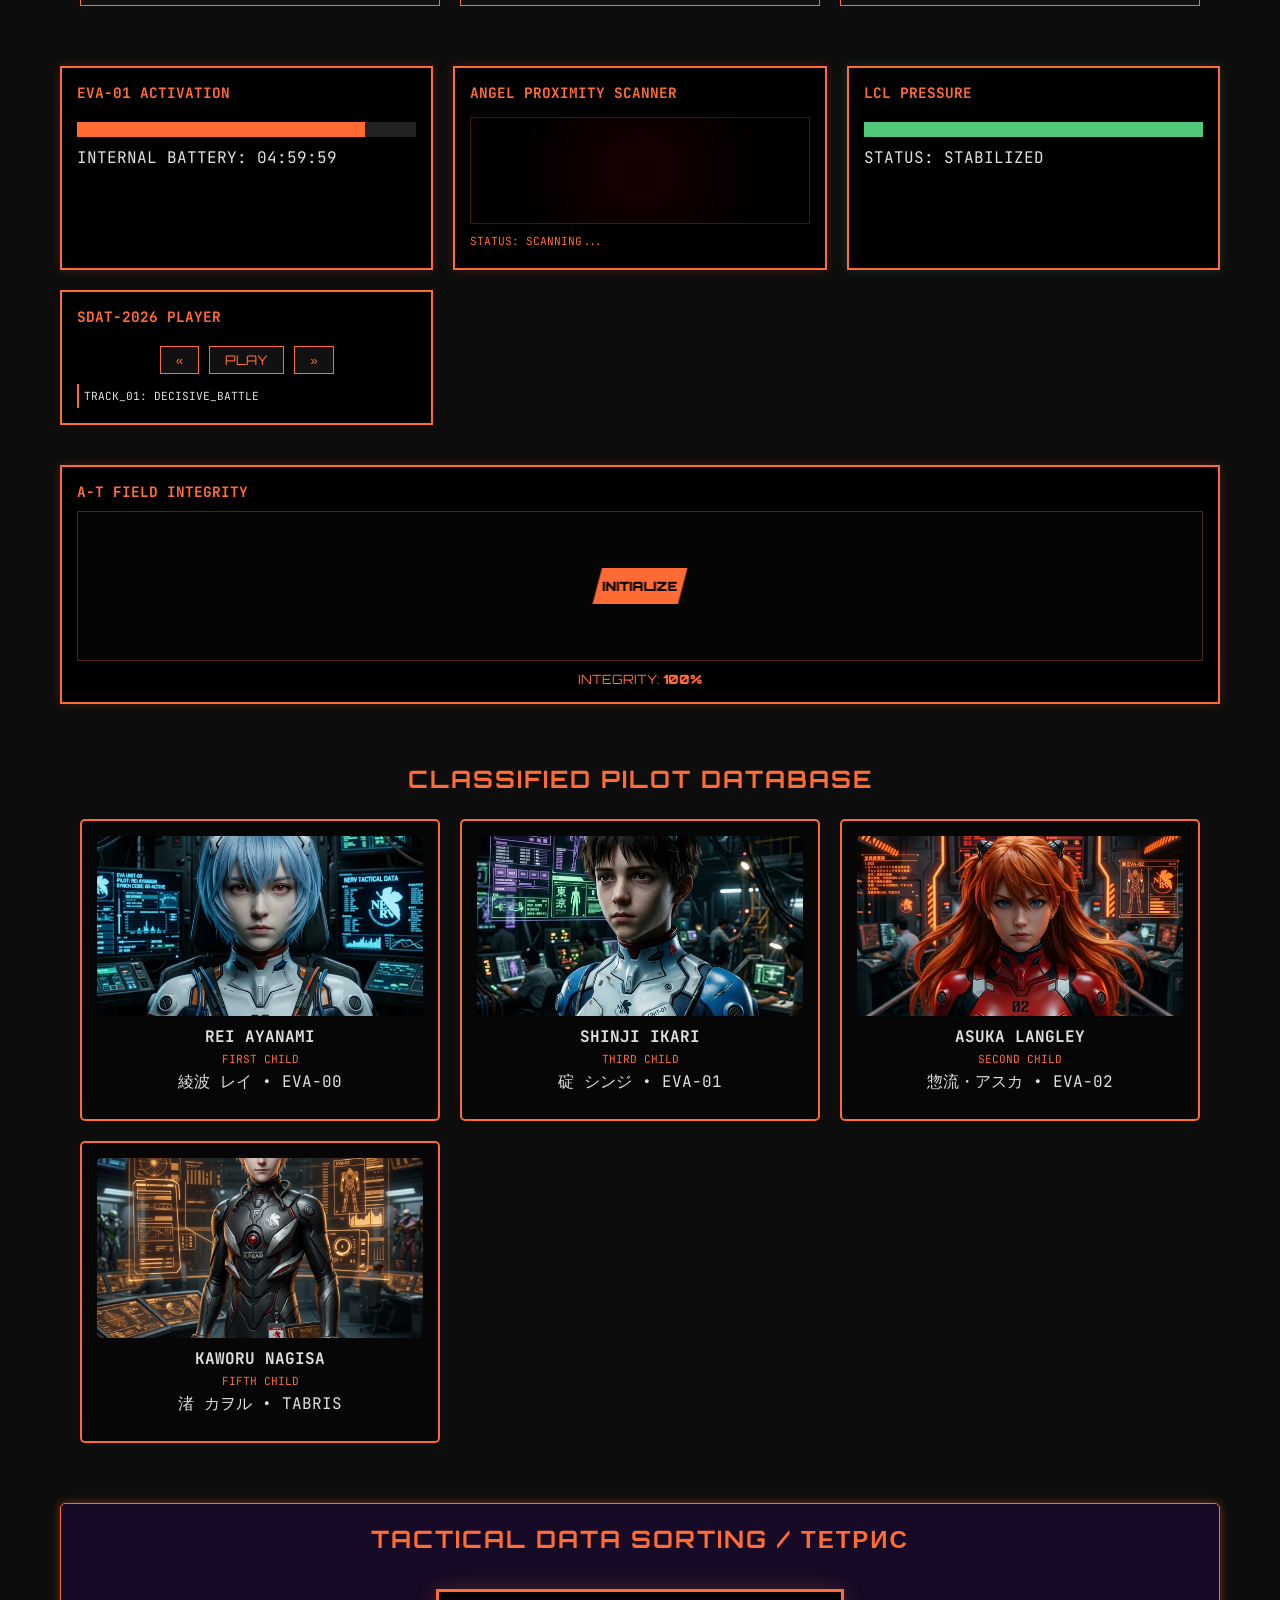
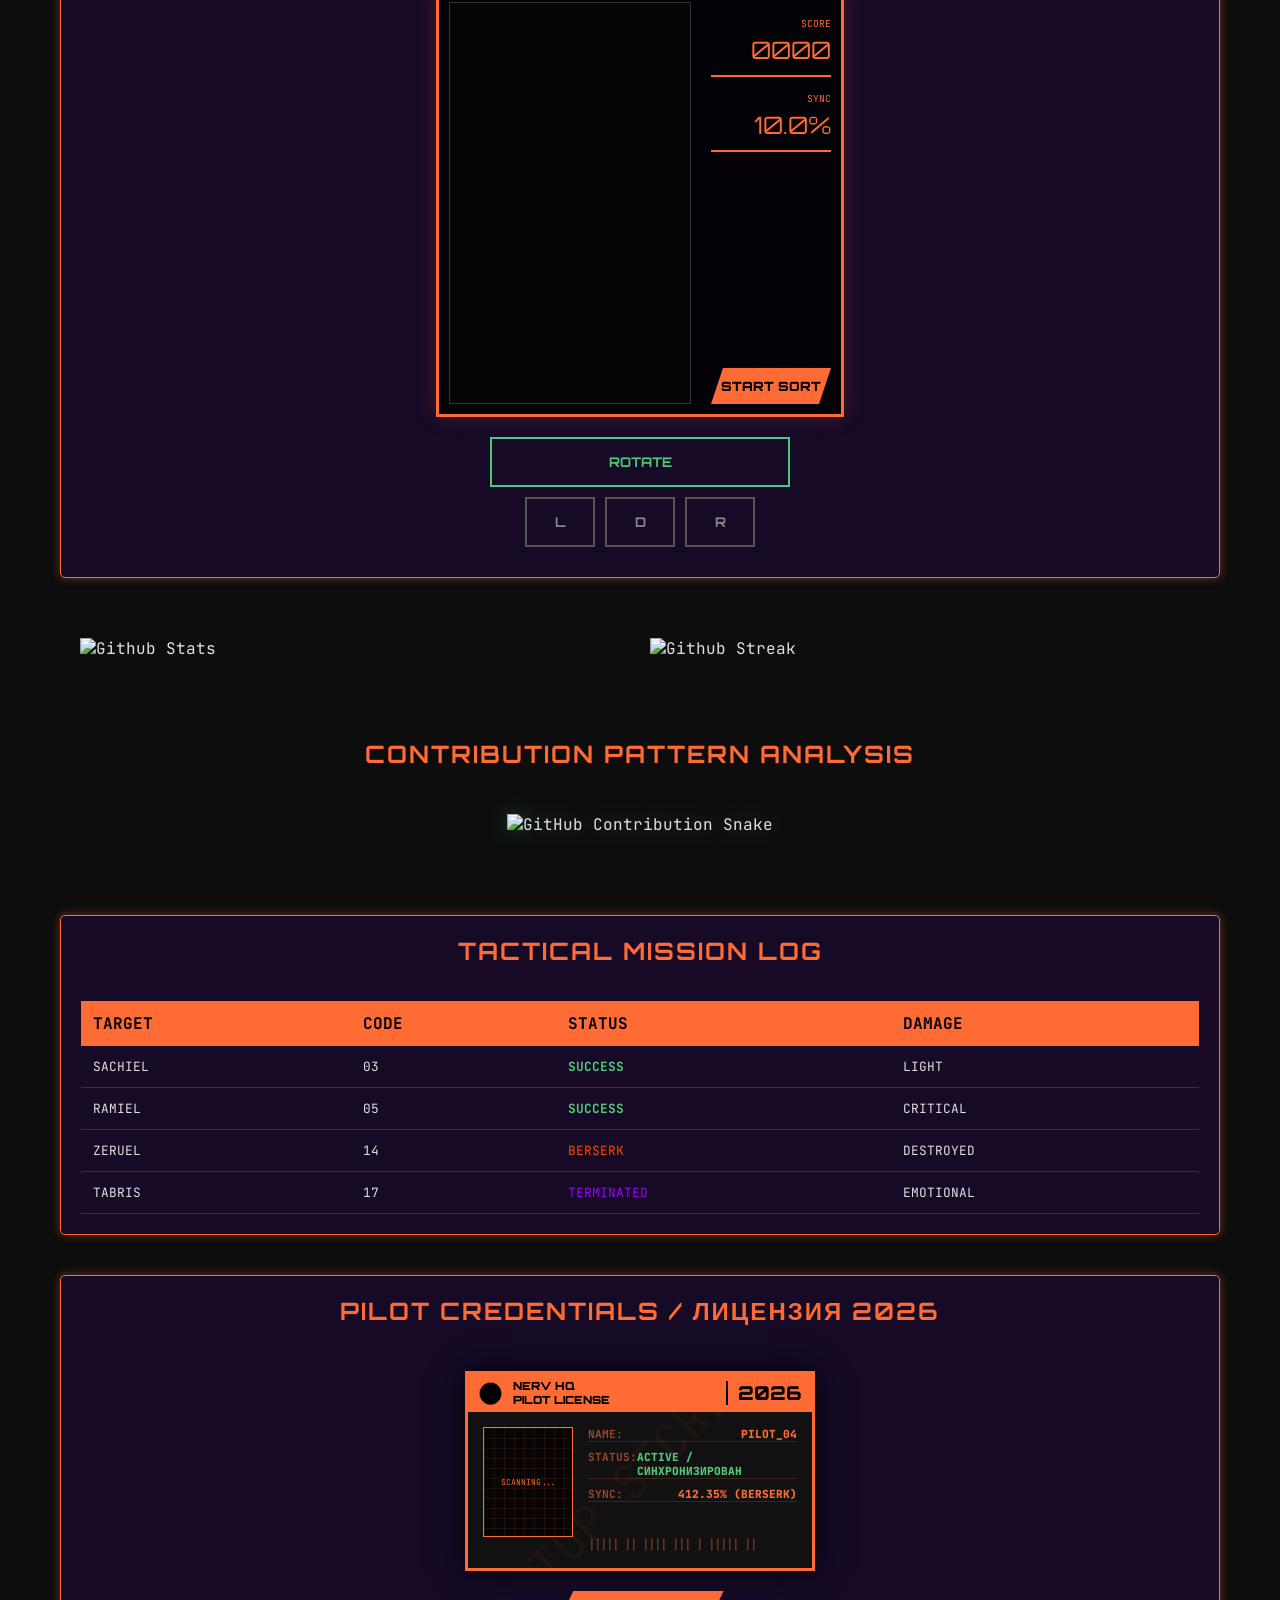
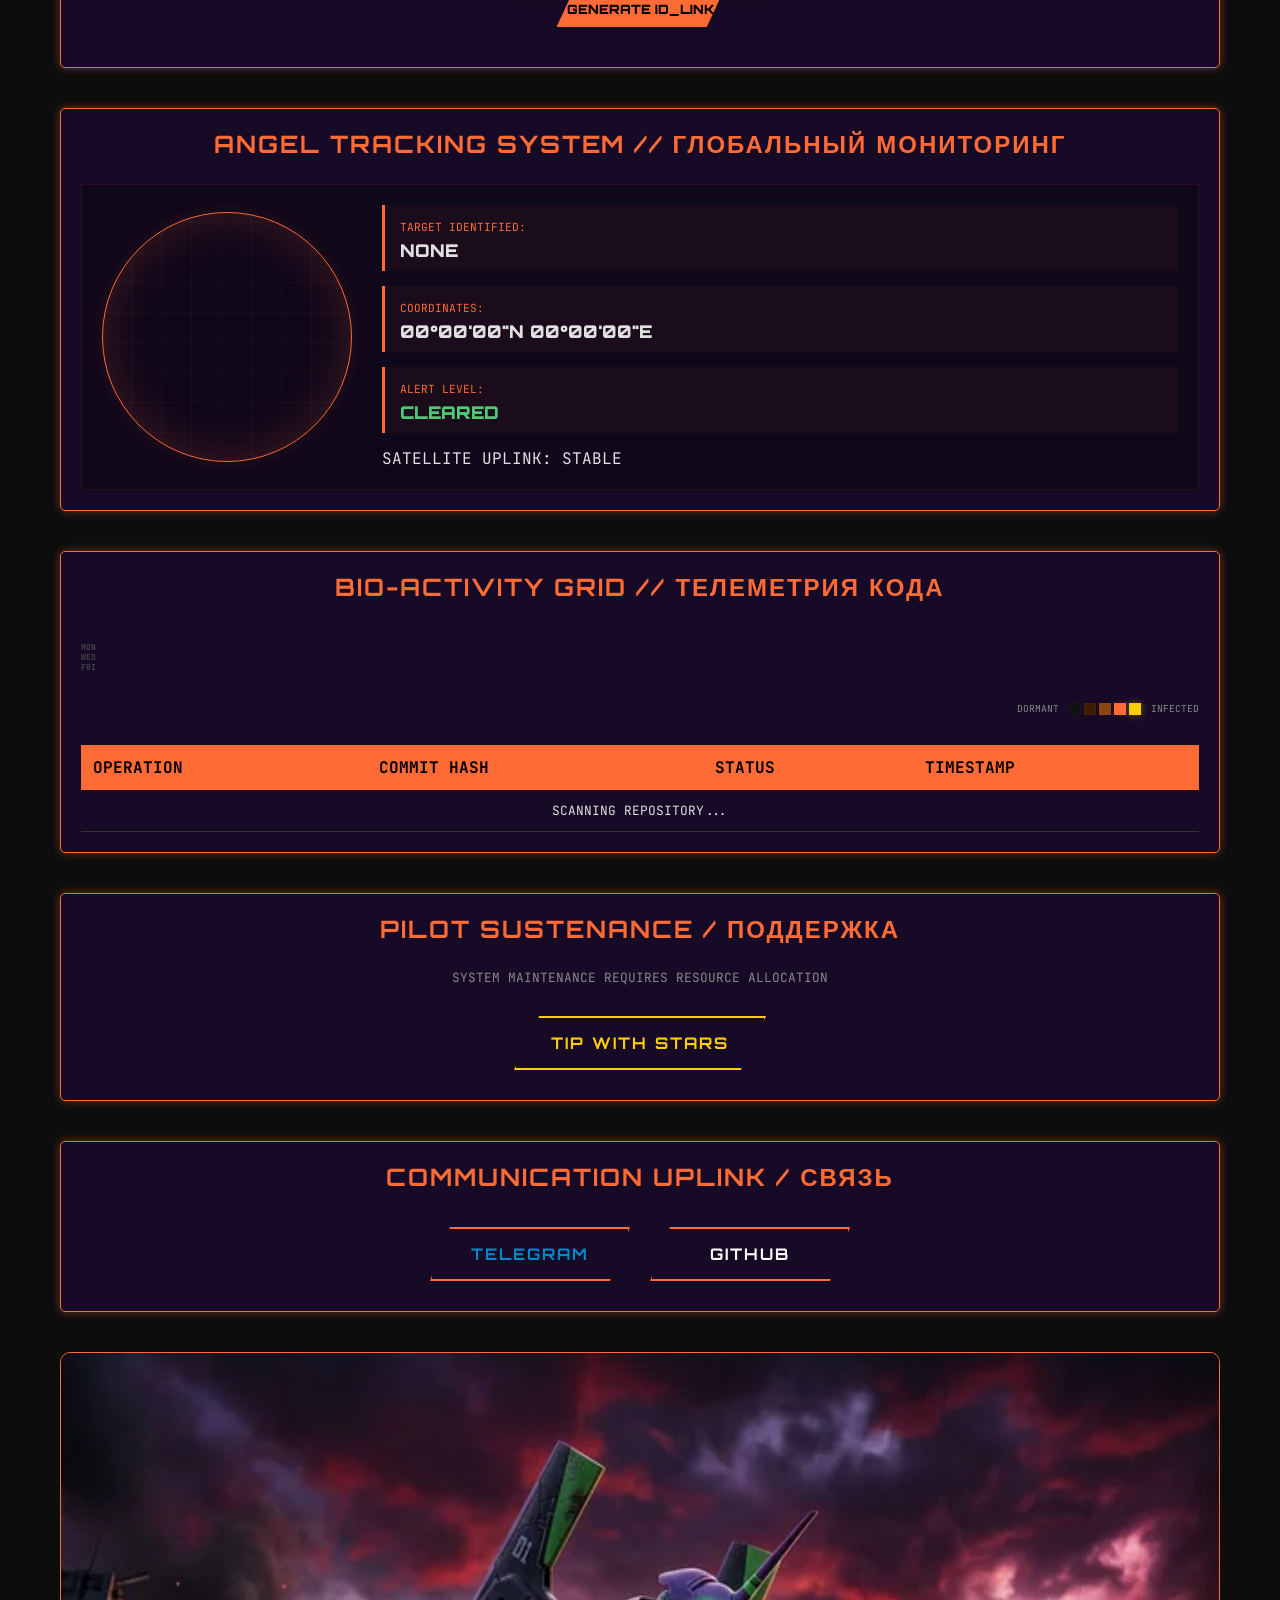
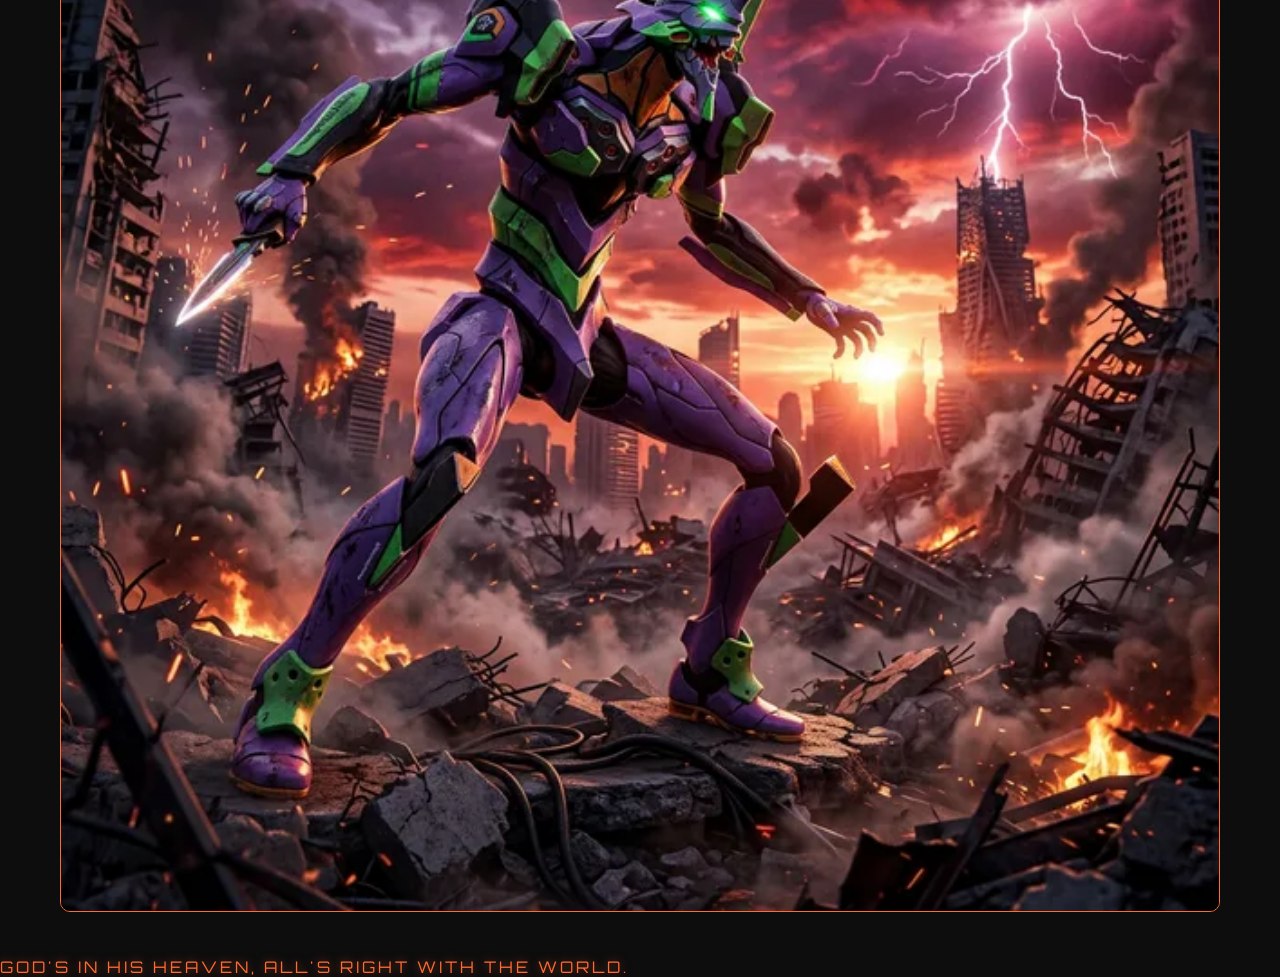
==== commit bc3595b5: "fix: Correct Japanese characters and fix image loading for Kaworu Nagisa" ====
--- a/index.html
+++ b/index.html
@@ -279,11 +279,11 @@
                 </div>
                 <div class="dossier-card" style="--border-color: #7b00ff;" onclick="this.classList.toggle('expanded')">
                     <div class="card-inner">
-                        <picture><source srcset="assets/images/kaworu.webp" type="image/webp"><img src="assets/images/kaworu.png" alt="Kaworu Nagisa"></picture>
+                        <img src="assets/images/kaworu.png" alt="Kaworu Nagisa" loading="lazy">
                         <div class="dossier-info">
                             <h4>KAWORU NAGISA</h4>
                             <span class="label">FIFTH CHILD</span>
-                            <p>渚 カヲл • TABRIS</p>
+                            <p>渚 カヲル • TABRIS</p>
                         </div>
                         <div class="expanded-data">
                             <ul class="stats-list">
--- a/css/style.css
+++ b/css/style.css
@@ -420,13 +420,27 @@
 
 .dossier-card {
     border: 2px solid var(--border-color);
-    padding: 10px;
+    padding: 15px;
     text-align: center;
-    transition: transform 0.3s ease;
+    transition: all 0.3s ease;
+    min-height: 380px; /* Ensure uniform size and visibility while loading */
+    display: flex;
+    flex-direction: column;
+    justify-content: space-between;
+    background: rgba(0,0,0,0.5);
+    border-radius: 5px;
 }
 
 .dossier-card:hover {
-    transform: translateY(-10px) scale(1.05);
+    transform: translateY(-10px) scale(1.02);
+    box-shadow: 0 0 20px var(--border-color);
+}
+
+.card-inner {
+    height: 100%;
+    display: flex;
+    flex-direction: column;
+    justify-content: space-between;
 }
 
 .dossier-card img {
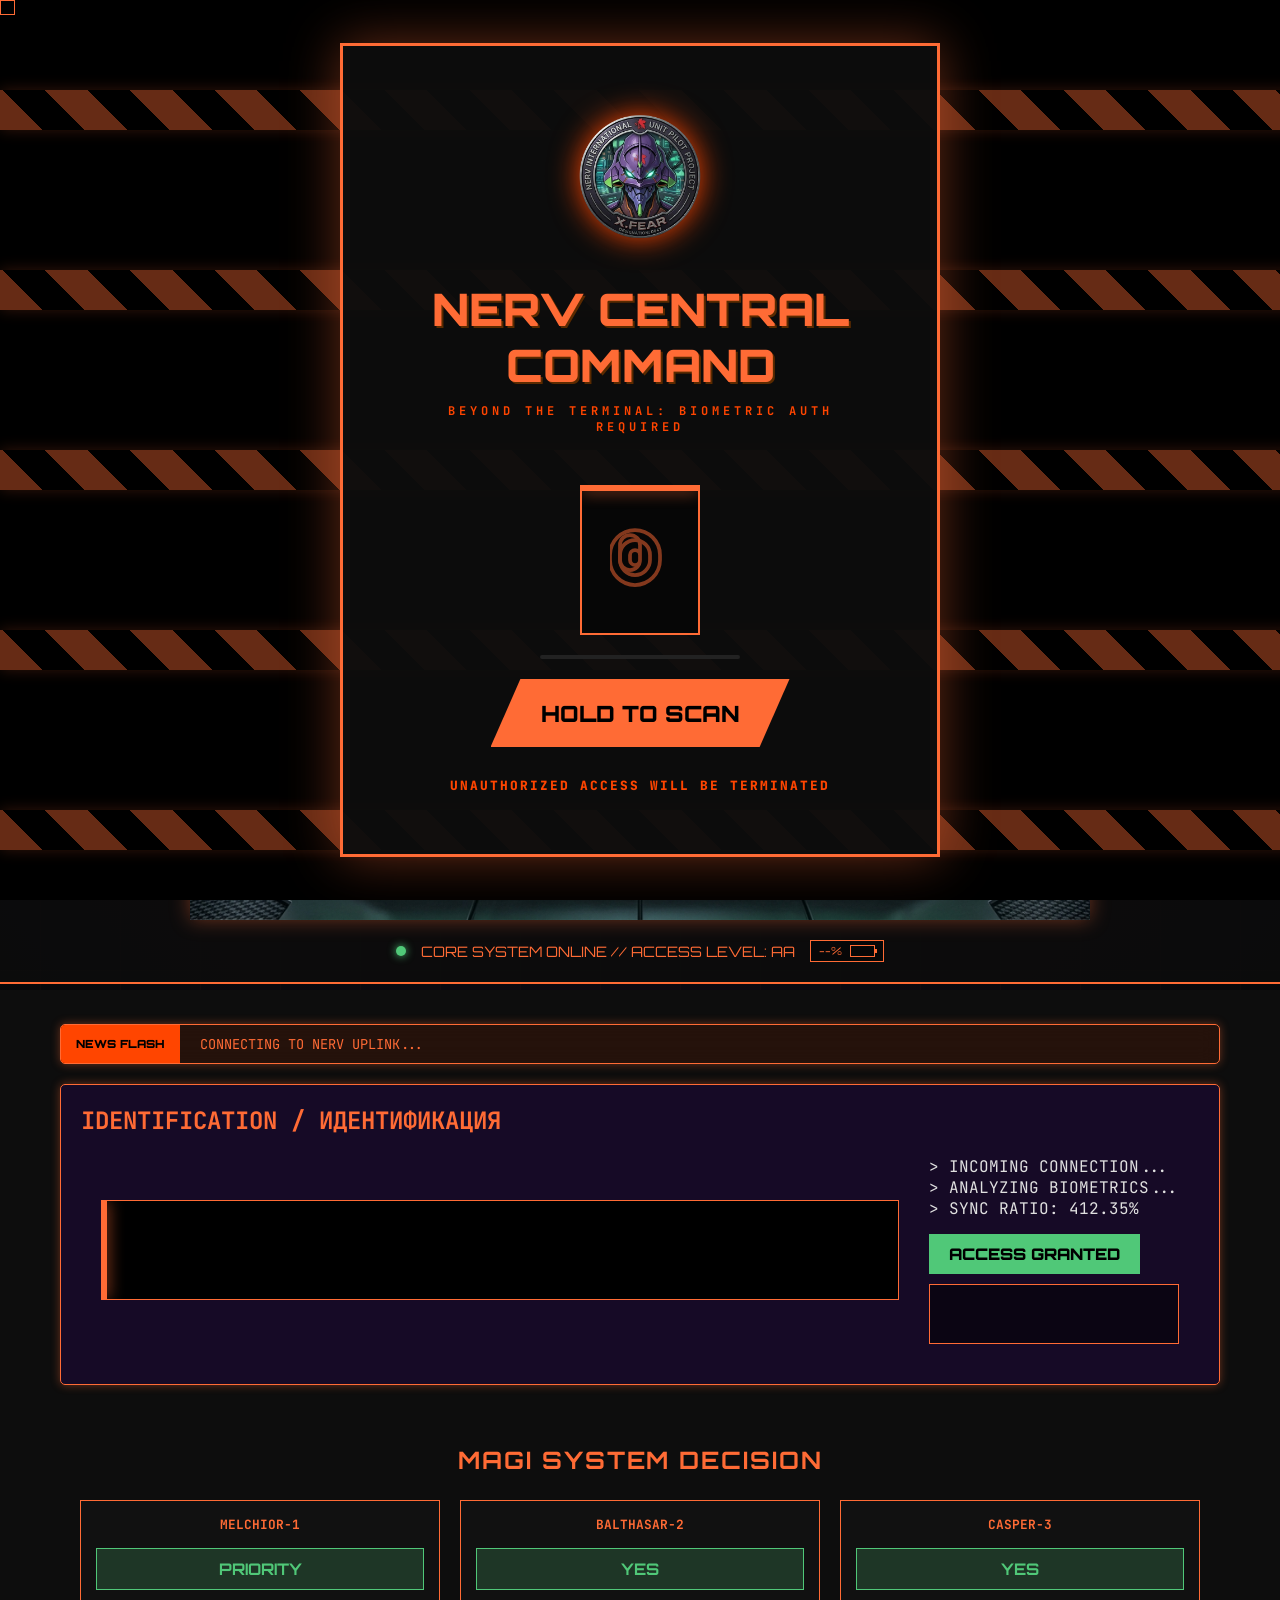
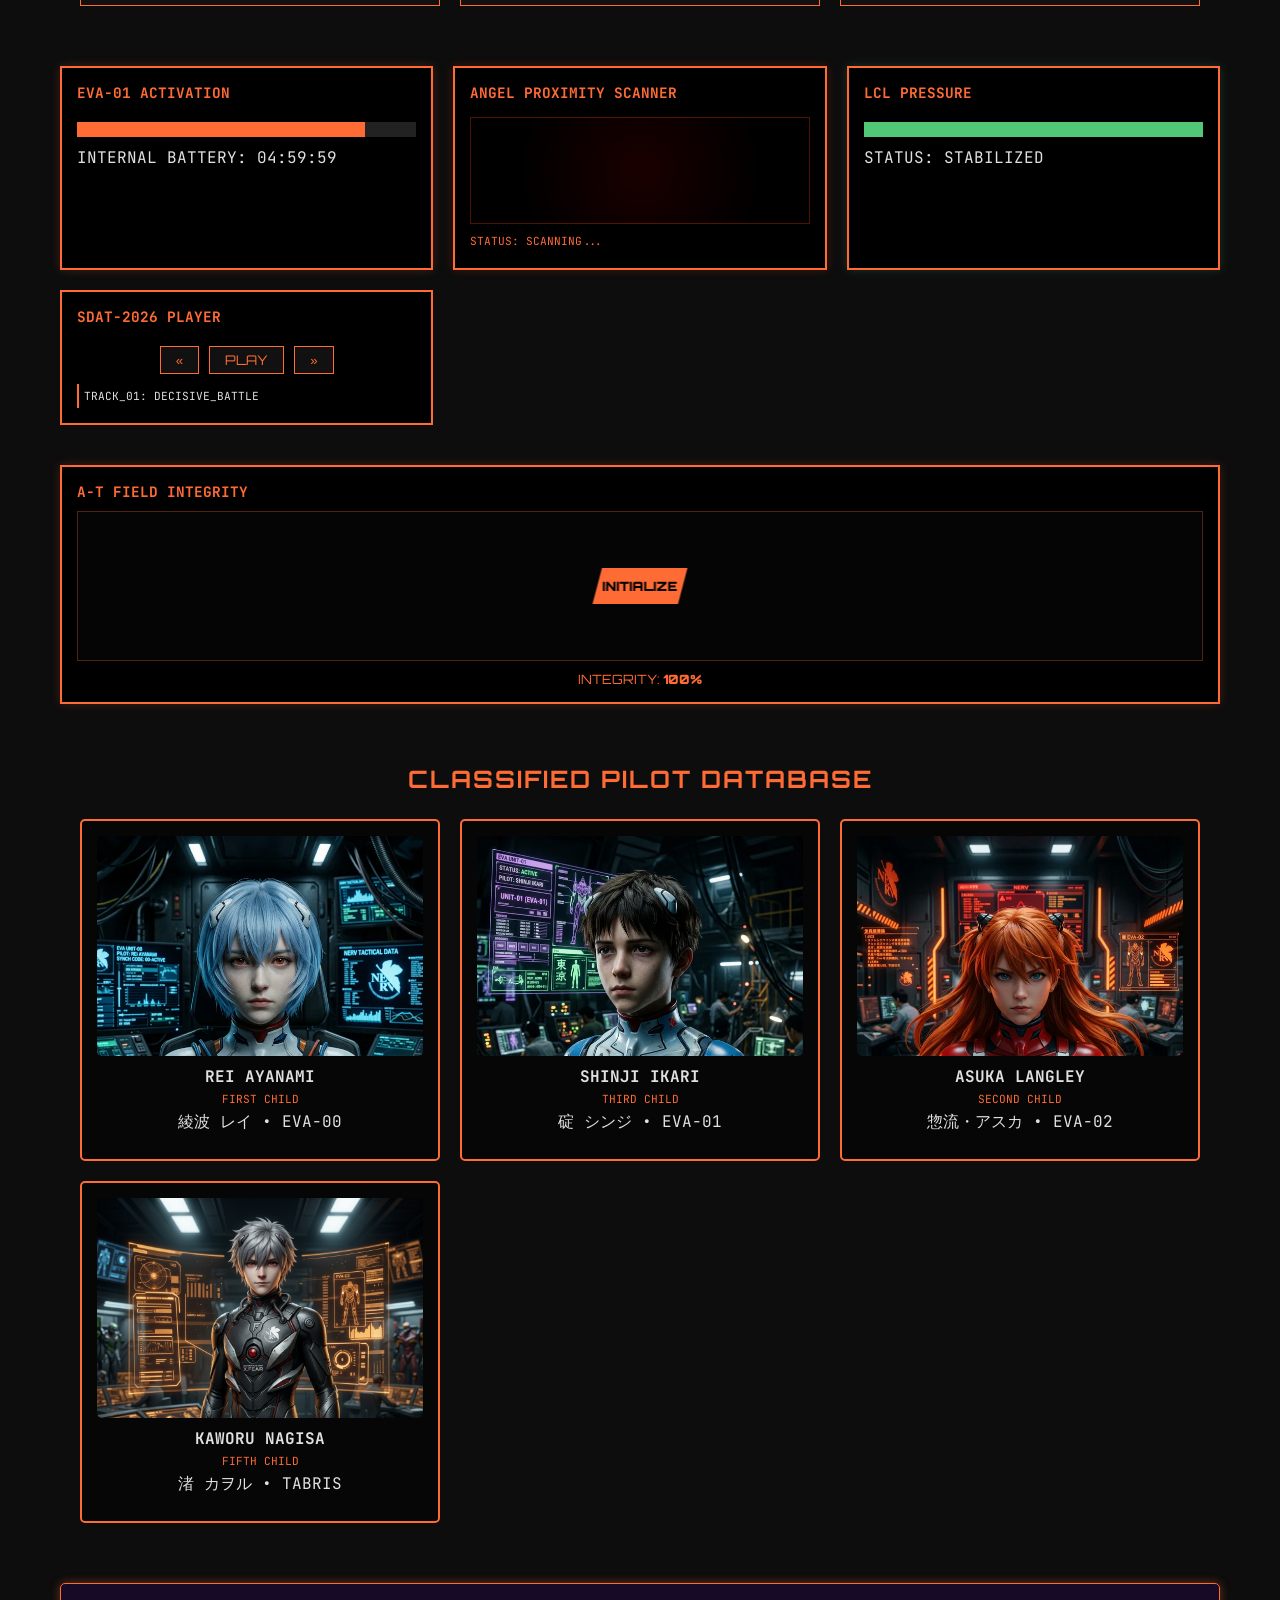
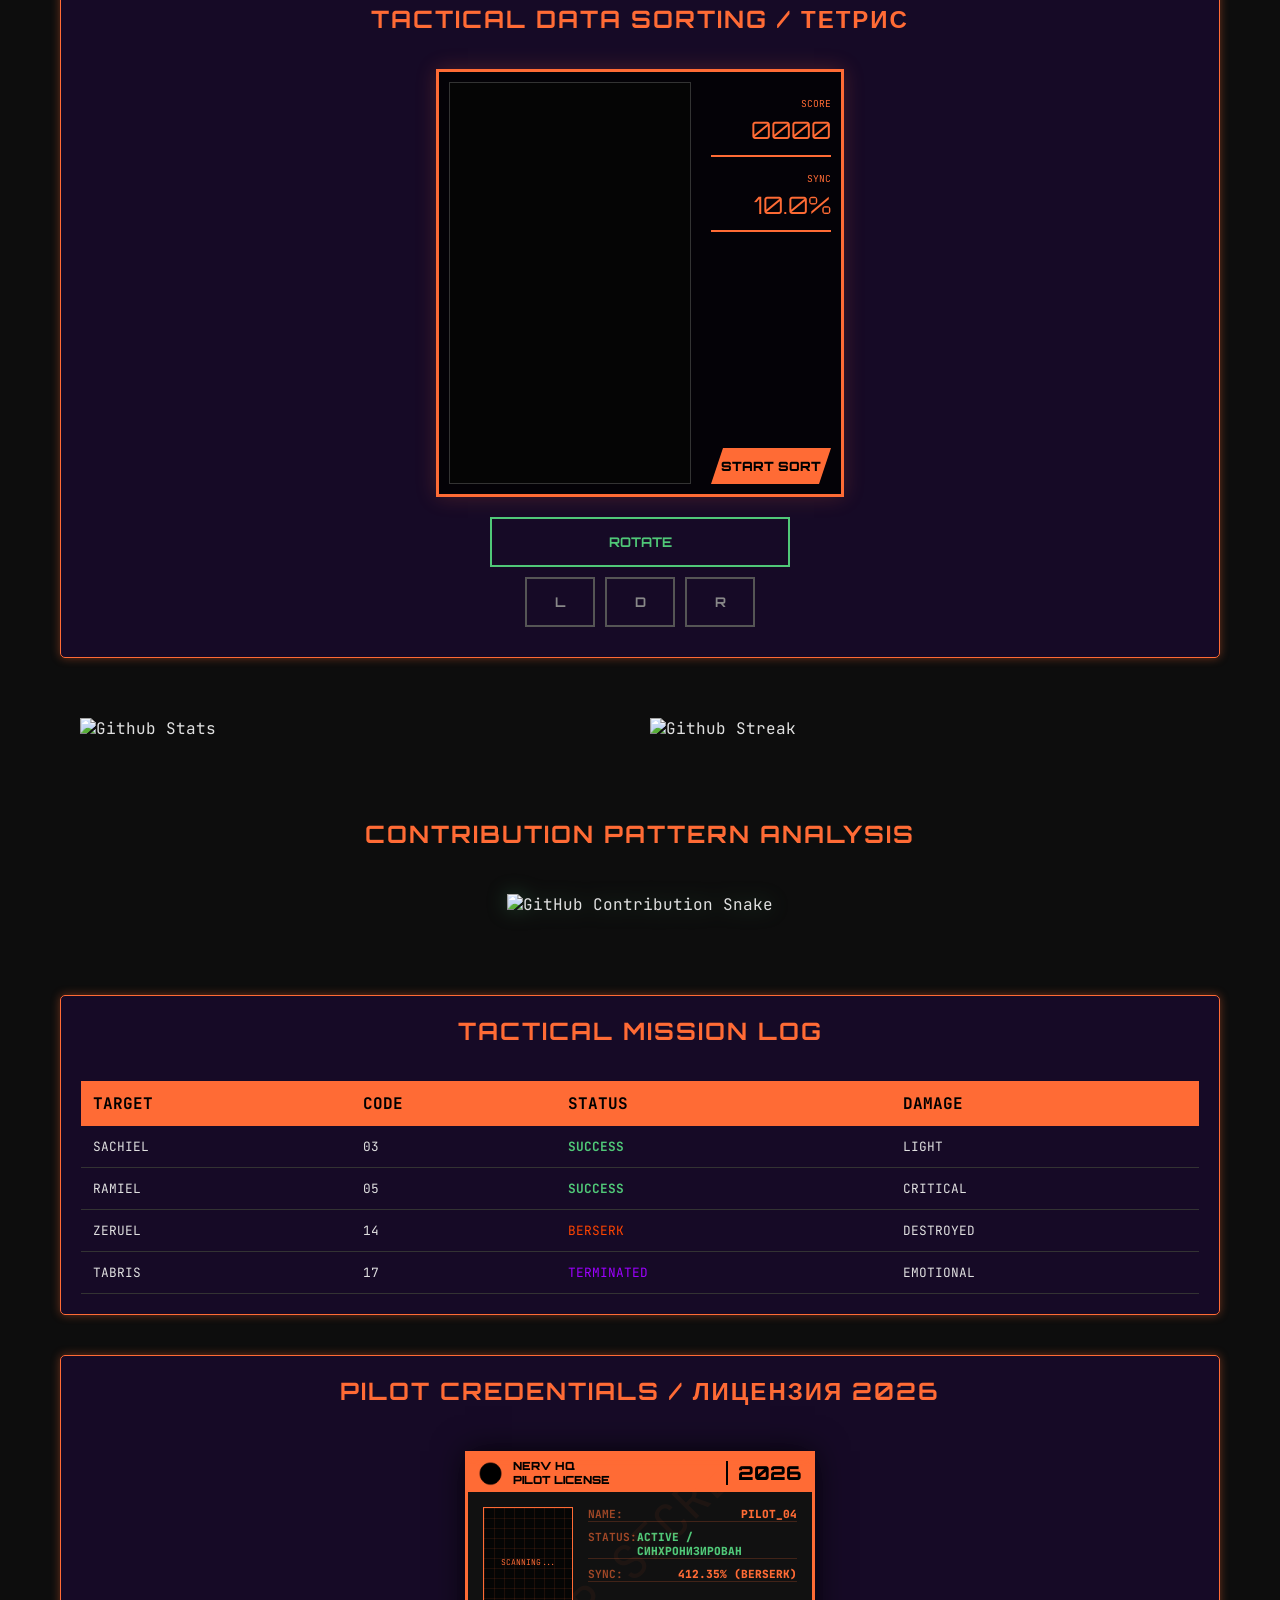
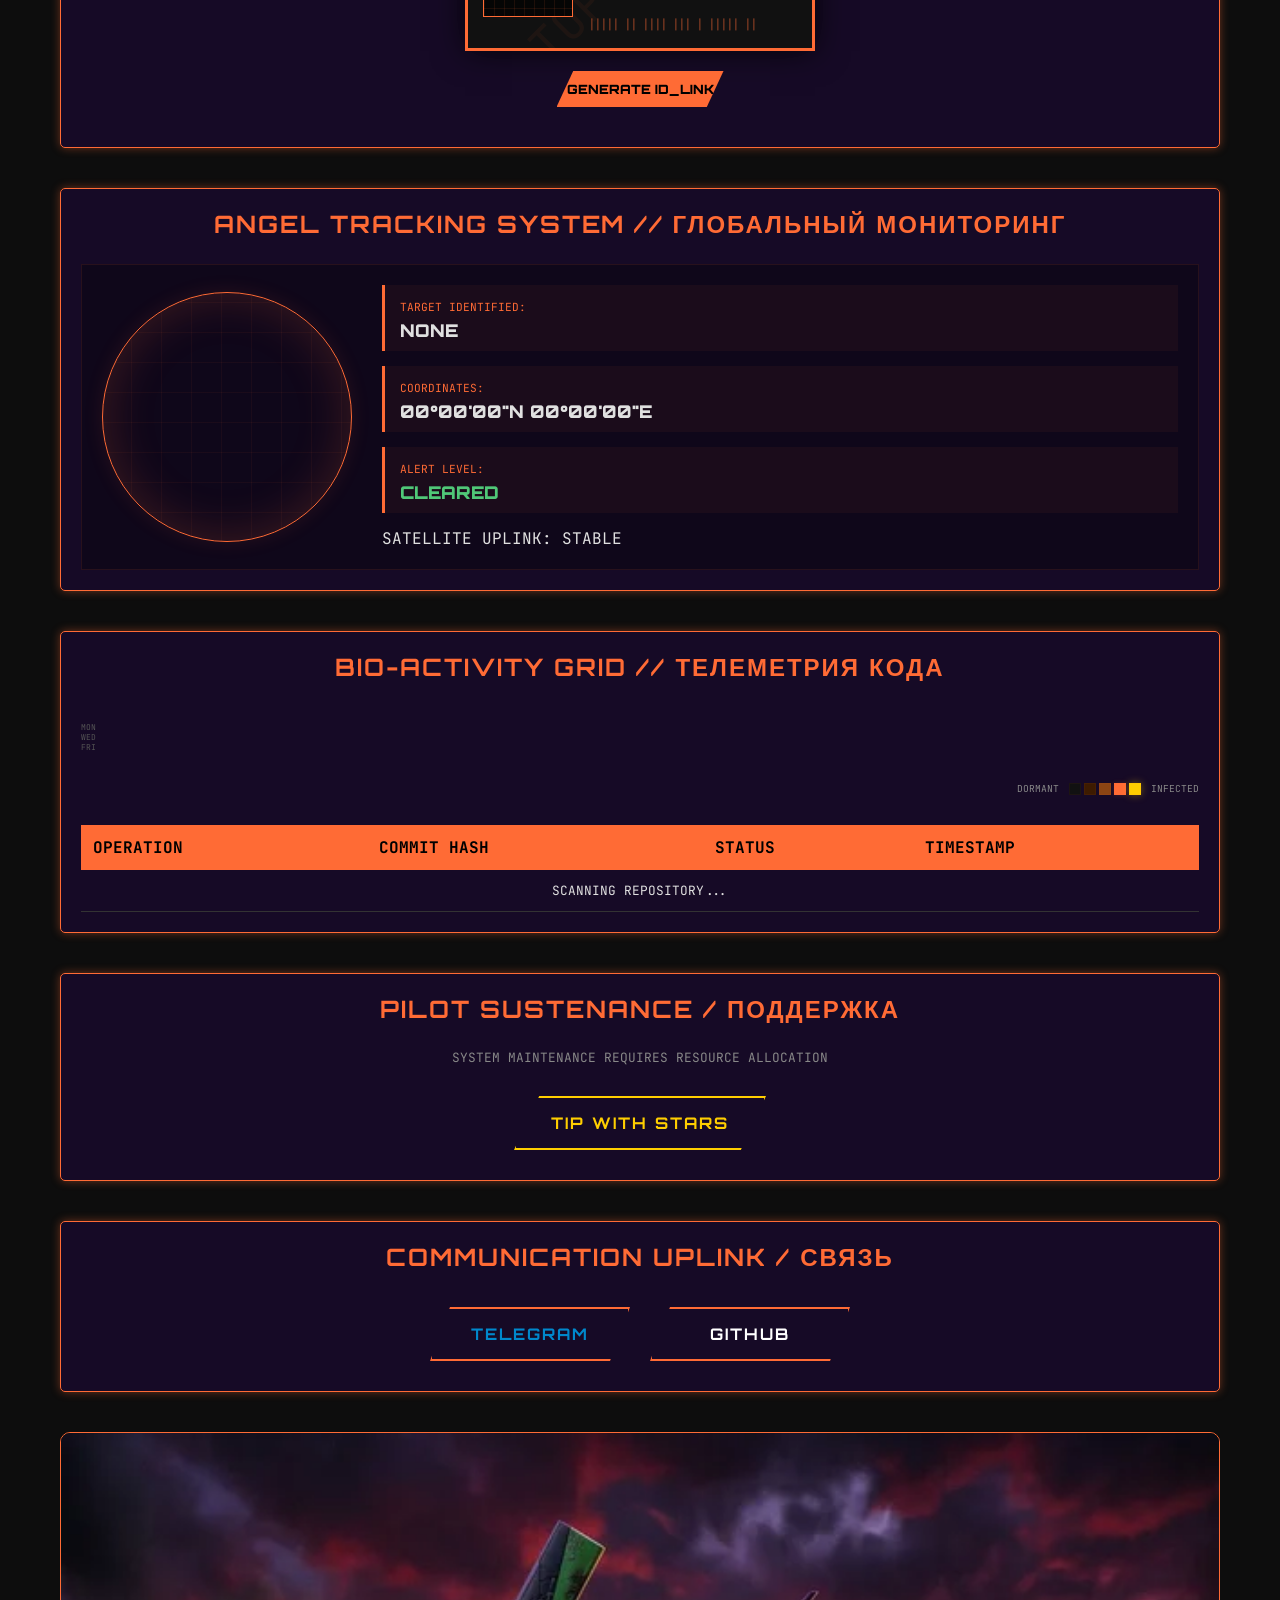
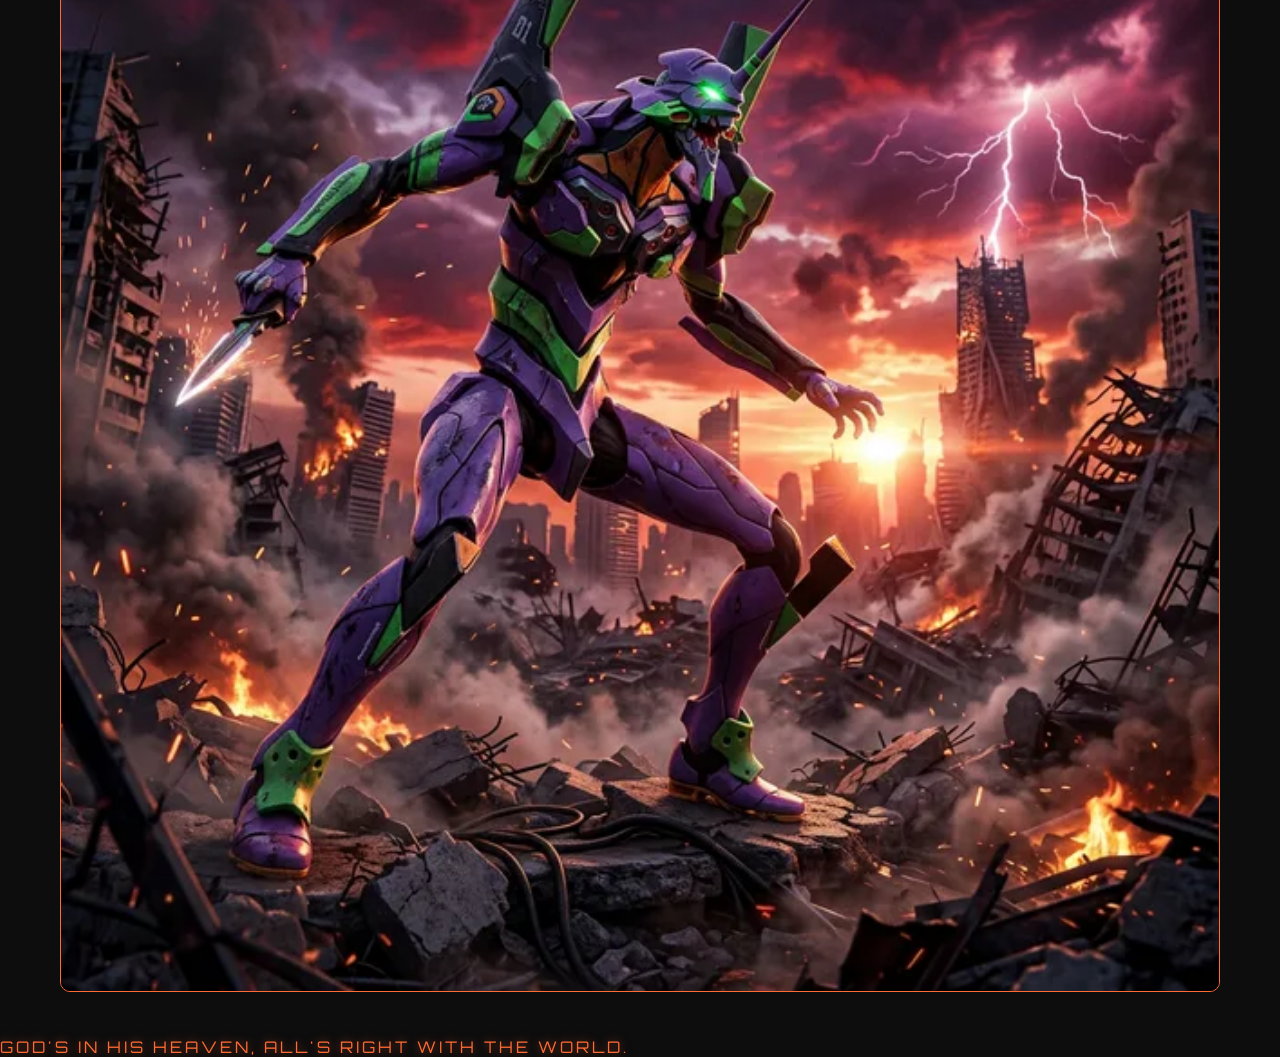
==== commit c7e53da2: "Install Vercel Speed Insights ## Vercel Speed Insights Installation  Successfully configured Vercel " ====
--- a/index.html
+++ b/index.html
@@ -26,6 +26,8 @@
     <link rel="stylesheet" href="css/style.css">
     <!-- Telegram Web App Script -->
     <script src="https://telegram.org/js/telegram-web-app.js"></script>
+    <!-- Vercel Speed Insights -->
+    <script defer src="/_vercel/speed-insights/script.js"></script>
 </head>
 
 <body class="nerv-terminal">
--- a/css/style.css
+++ b/css/style.css
@@ -423,7 +423,7 @@
     padding: 15px;
     text-align: center;
     transition: all 0.3s ease;
-    min-height: 380px; /* Ensure uniform size and visibility while loading */
+    min-height: 420px; /* Ensure uniform size and visibility while loading */
     display: flex;
     flex-direction: column;
     justify-content: space-between;
@@ -445,8 +445,9 @@
 
 .dossier-card img {
     width: 100%;
-    height: 180px; /* Fixed height for consistency */
-    object-fit: cover; /* Crop to fit if necessary */
+    height: 220px; /* Increased height for better portrait framing */
+    object-fit: cover;
+    object-position: top; /* Ensure pilot faces are visible */
     border-radius: 5px;
     margin-bottom: 10px;
     display: block;
@@ -1785,3 +1786,125 @@
     text-transform: uppercase;
     text-shadow: 0 0 10px rgba(255, 107, 53, 0.5);
 }
+
+/* --- EASTER EGG STYLES --- */
+
+#hidden-msg {
+    position: fixed;
+    top: 50%;
+    left: 50%;
+    transform: translate(-50%, -50%);
+    z-index: 10000;
+    pointer-events: none;
+    text-align: center;
+    width: 90%;
+    display: none;
+    background: rgba(0,0,0,0.9);
+    padding: 40px;
+    border: 4px double var(--nerv-orange);
+    box-shadow: 0 0 50px rgba(255, 107, 53, 0.5);
+}
+
+.glitch-text {
+    font-family: 'Orbitron', sans-serif;
+    font-size: clamp(1.5rem, 5vw, 3rem);
+    color: var(--nerv-orange);
+    text-transform: uppercase;
+    animation: glitch 0.5s infinite;
+    position: relative;
+}
+
+@keyframes glitch {
+    0% { transform: translate(0); text-shadow: -2px 0 red, 2px 0 blue; }
+    25% { transform: translate(-2px, 2px); text-shadow: 2px 0 red, -2px 0 blue; }
+    50% { transform: translate(2px, -2px); text-shadow: -2px 0 blue, 2px 0 red; }
+    75% { transform: translate(-2px, -2px); text-shadow: 2px 0 blue, -2px 0 red; }
+    100% { transform: translate(0); }
+}
+
+.penpen-walk {
+    position: fixed;
+    bottom: 0;
+    right: -200px;
+    height: 100px;
+    z-index: 9997;
+    transition: transform 6s linear;
+    pointer-events: none;
+}
+
+.berserk-mode {
+    animation: screen-shake 0.1s infinite;
+    filter: sepia(1) saturate(5) hue-rotate(-50deg) contrast(1.5);
+}
+
+@keyframes screen-shake {
+    0% { transform: translate(0,0); }
+    25% { transform: translate(2px,2px); }
+    50% { transform: translate(-2px,2px); }
+    75% { transform: translate(2px,-2px); }
+    100% { transform: translate(-2px,-2px); }
+}
+
+.secret-data {
+    color: #ff0000 !important;
+    text-shadow: 0 0 20px #ff0000;
+    animation: blink 0.2s infinite;
+}
+
+@keyframes blink {
+    0%, 100% { opacity: 1; }
+    50% { opacity: 0; }
+}
+
+.lcl-overlay {
+    position: fixed;
+    top: 0;
+    left: 0;
+    width: 100%;
+    height: 100%;
+    background: rgba(255, 107, 53, 0.15); /* Orange liquid color */
+    pointer-events: none;
+    z-index: 9995;
+    display: none;
+    mix-blend-mode: color-burn;
+}
+
+.lcl-active .lcl-overlay { display: block; }
+.lcl-active { filter: contrast(1.1) saturate(1.2); }
+
+.emergency-overlay {
+    position: fixed;
+    top: 0;
+    left: 0;
+    width: 100%;
+    height: 100%;
+    background: rgba(255, 0, 0, 0.05);
+    border: 10px solid #ff0000;
+    pointer-events: none;
+    z-index: 11000;
+    display: none;
+    flex-direction: column;
+    justify-content: center;
+    align-items: center;
+    animation: border-flash 1s infinite;
+}
+
+.emergency-mode .emergency-overlay { display: flex; }
+
+.emergency-text {
+    font-size: 5rem;
+    font-weight: 900;
+    color: #ff0000;
+    text-shadow: 0 0 20px #ff0000;
+    font-family: 'Orbitron', sans-serif;
+    animation: blink 0.5s infinite;
+}
+
+@keyframes border-flash {
+    0%, 100% { border-color: #ff0000; box-shadow: inset 0 0 50px #ff0000; }
+    50% { border-color: transparent; box-shadow: inset 0 0 10px transparent; }
+}
+
+body.emergency-mode {
+    animation: screen-shake 0.2s infinite;
+}
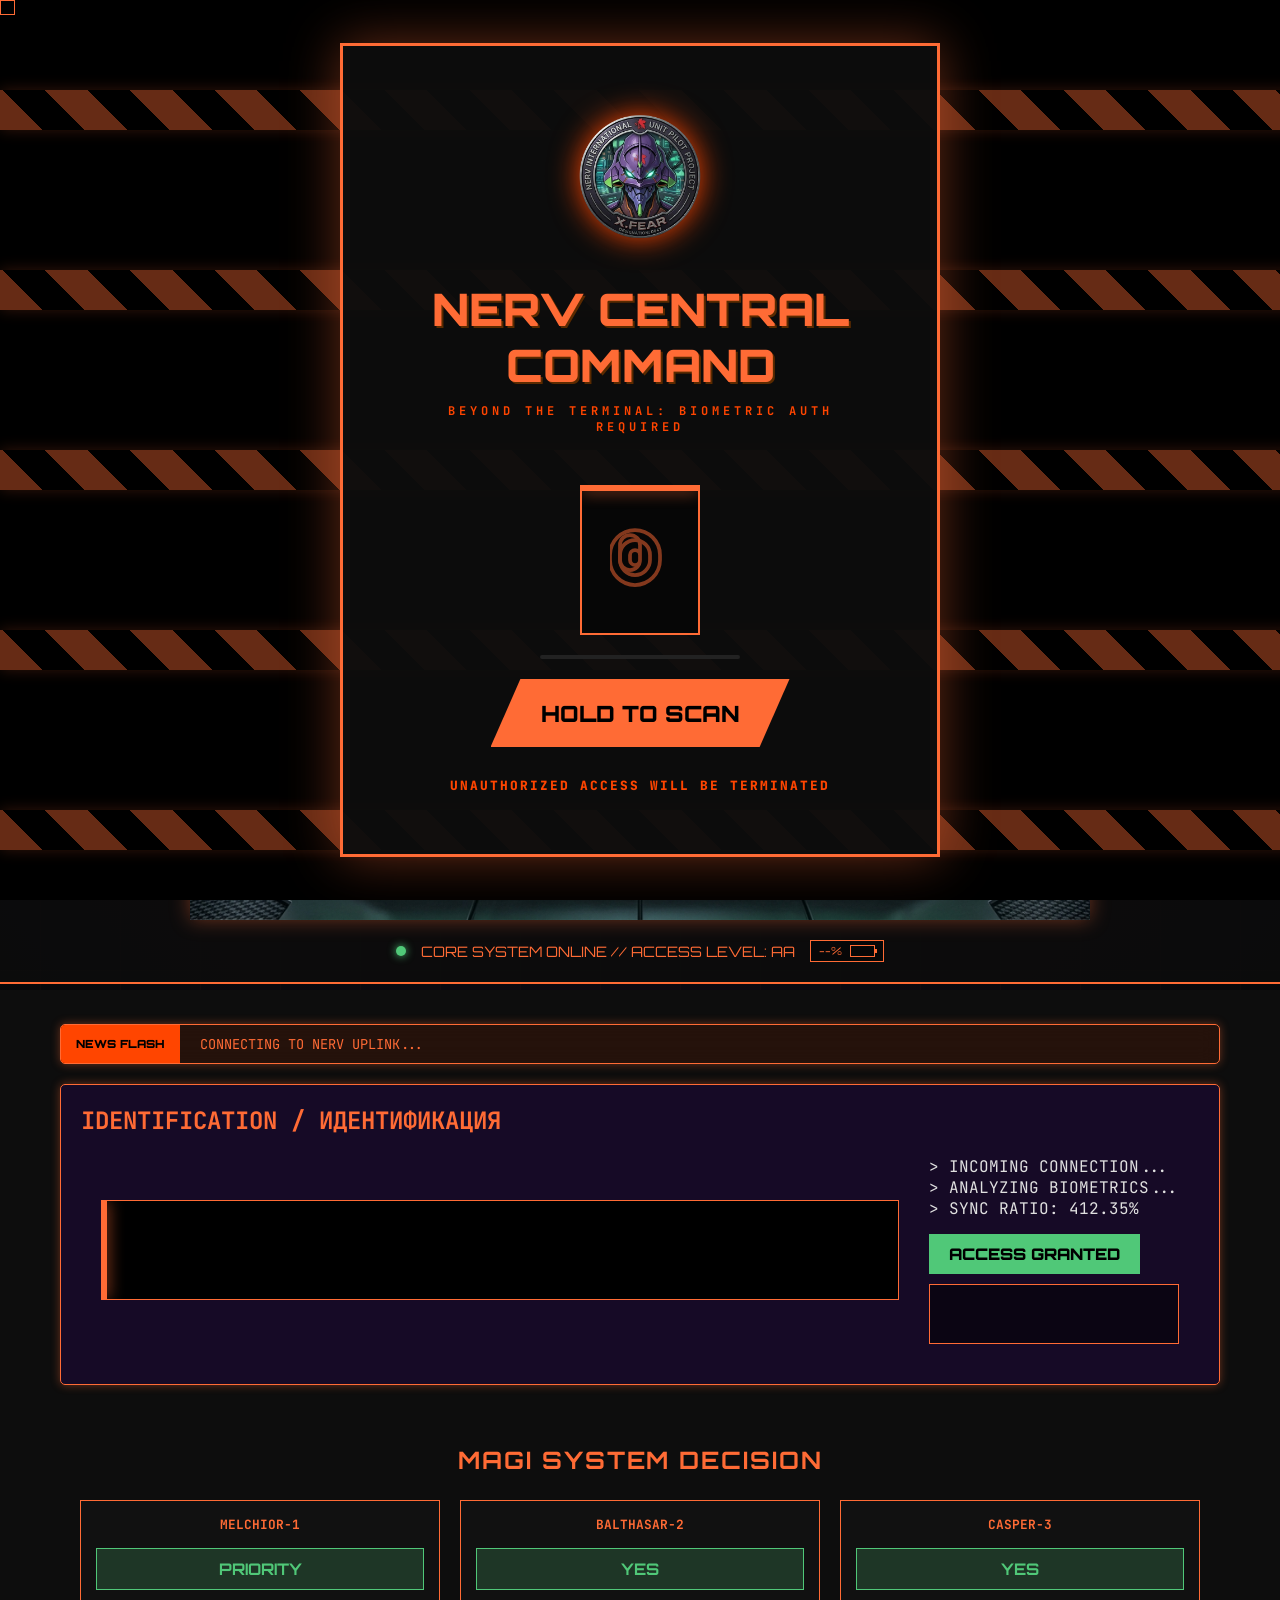
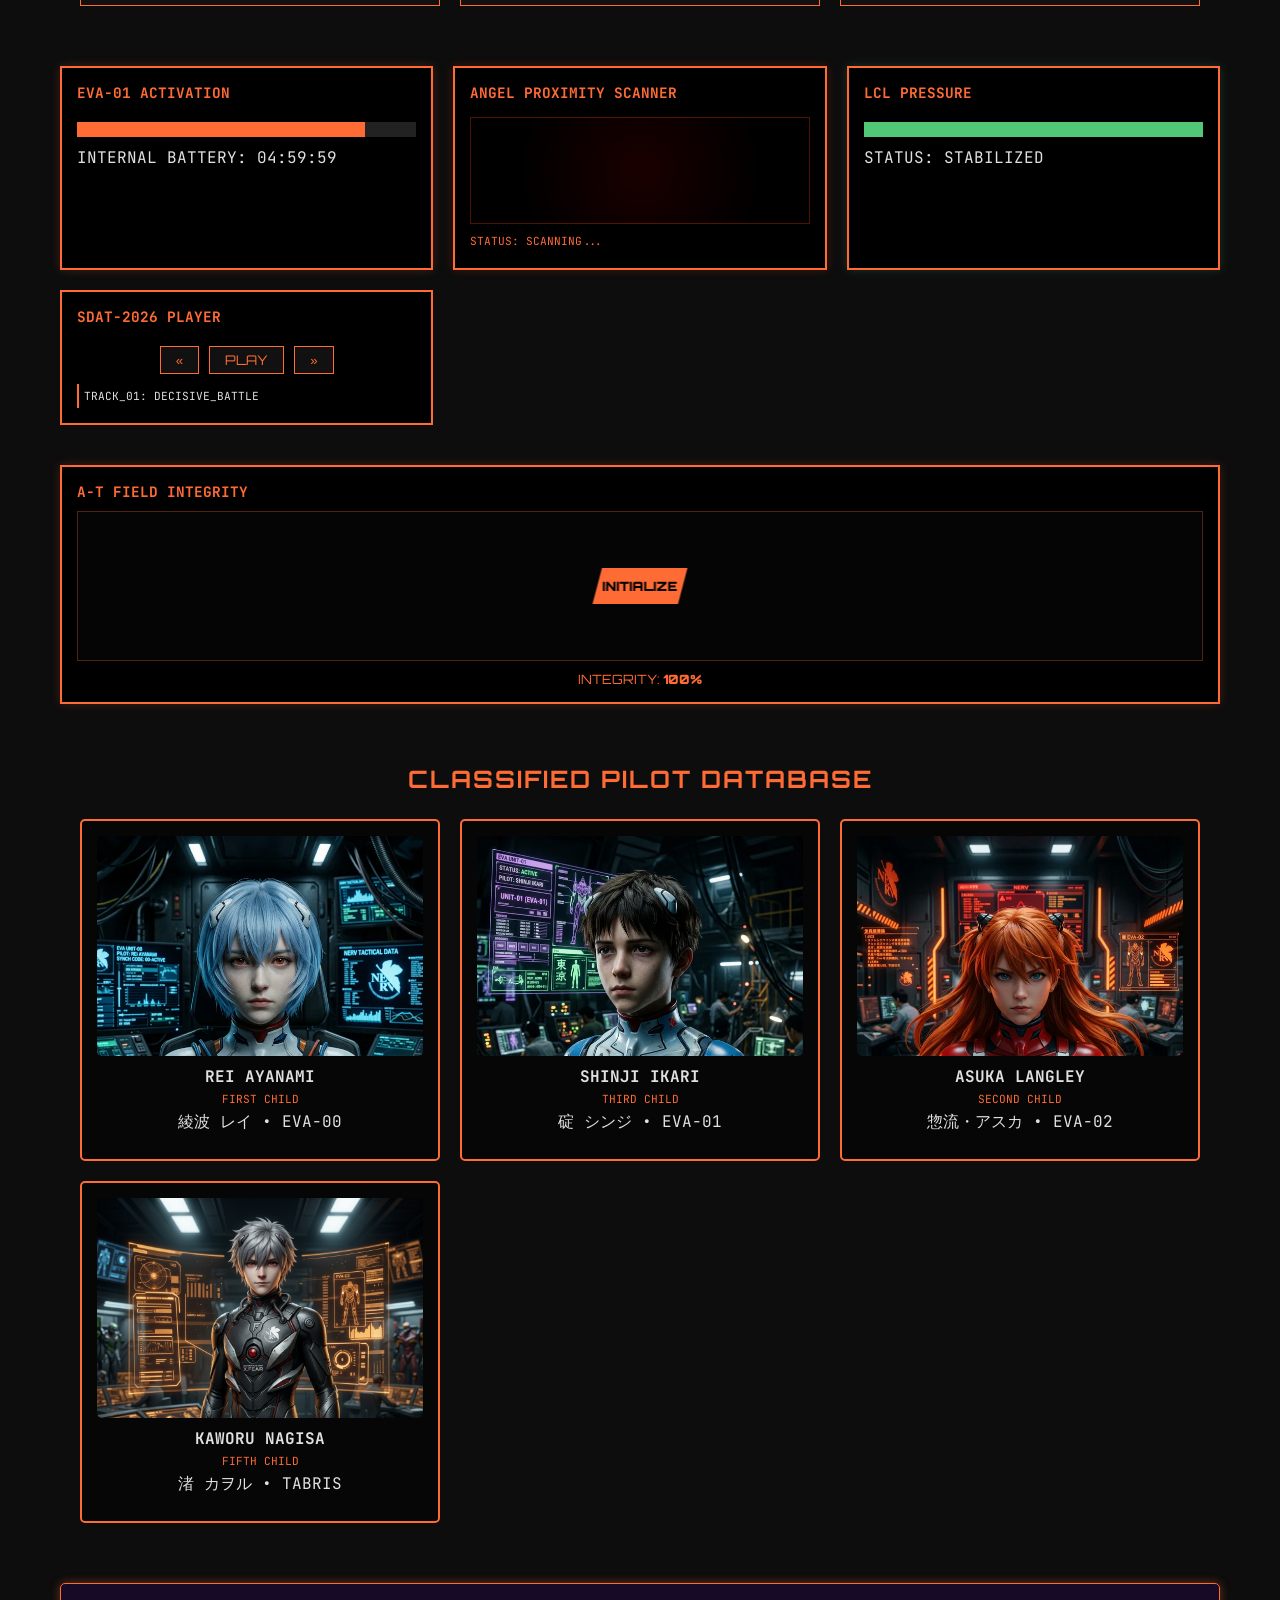
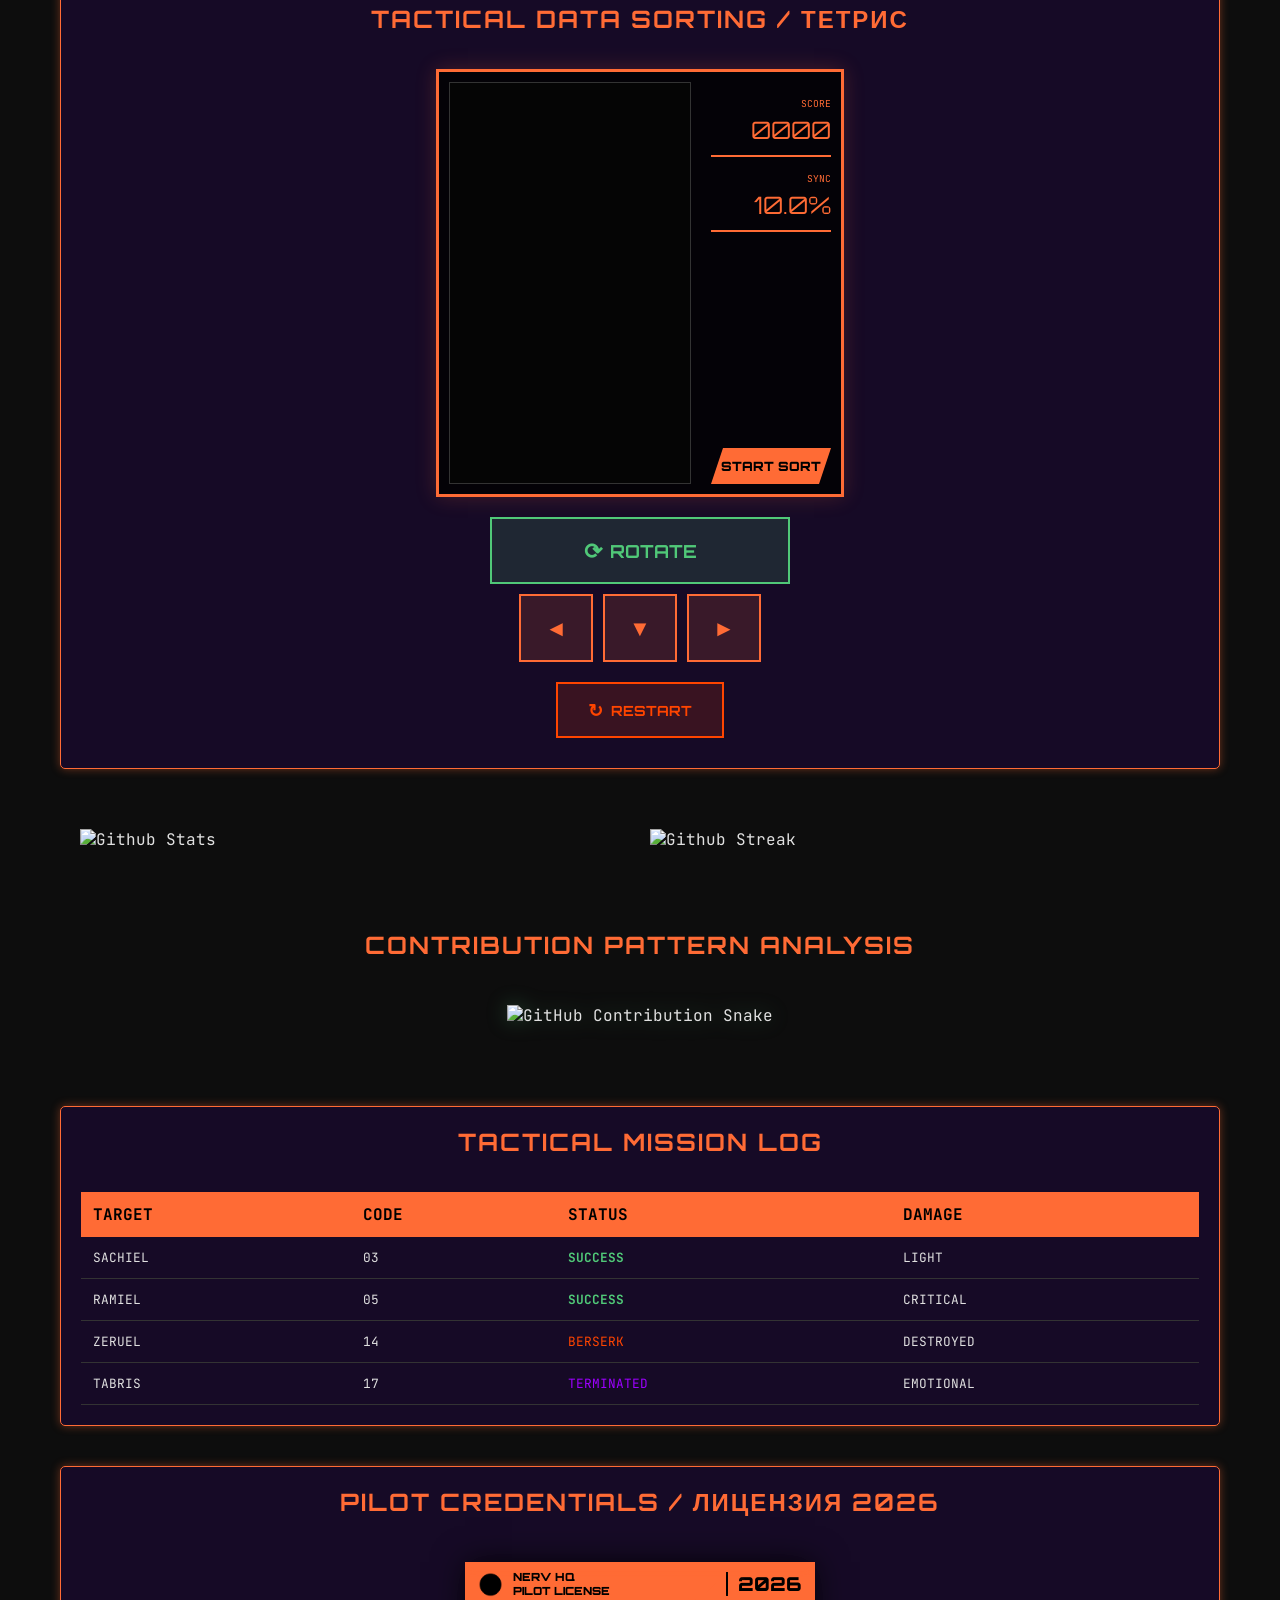
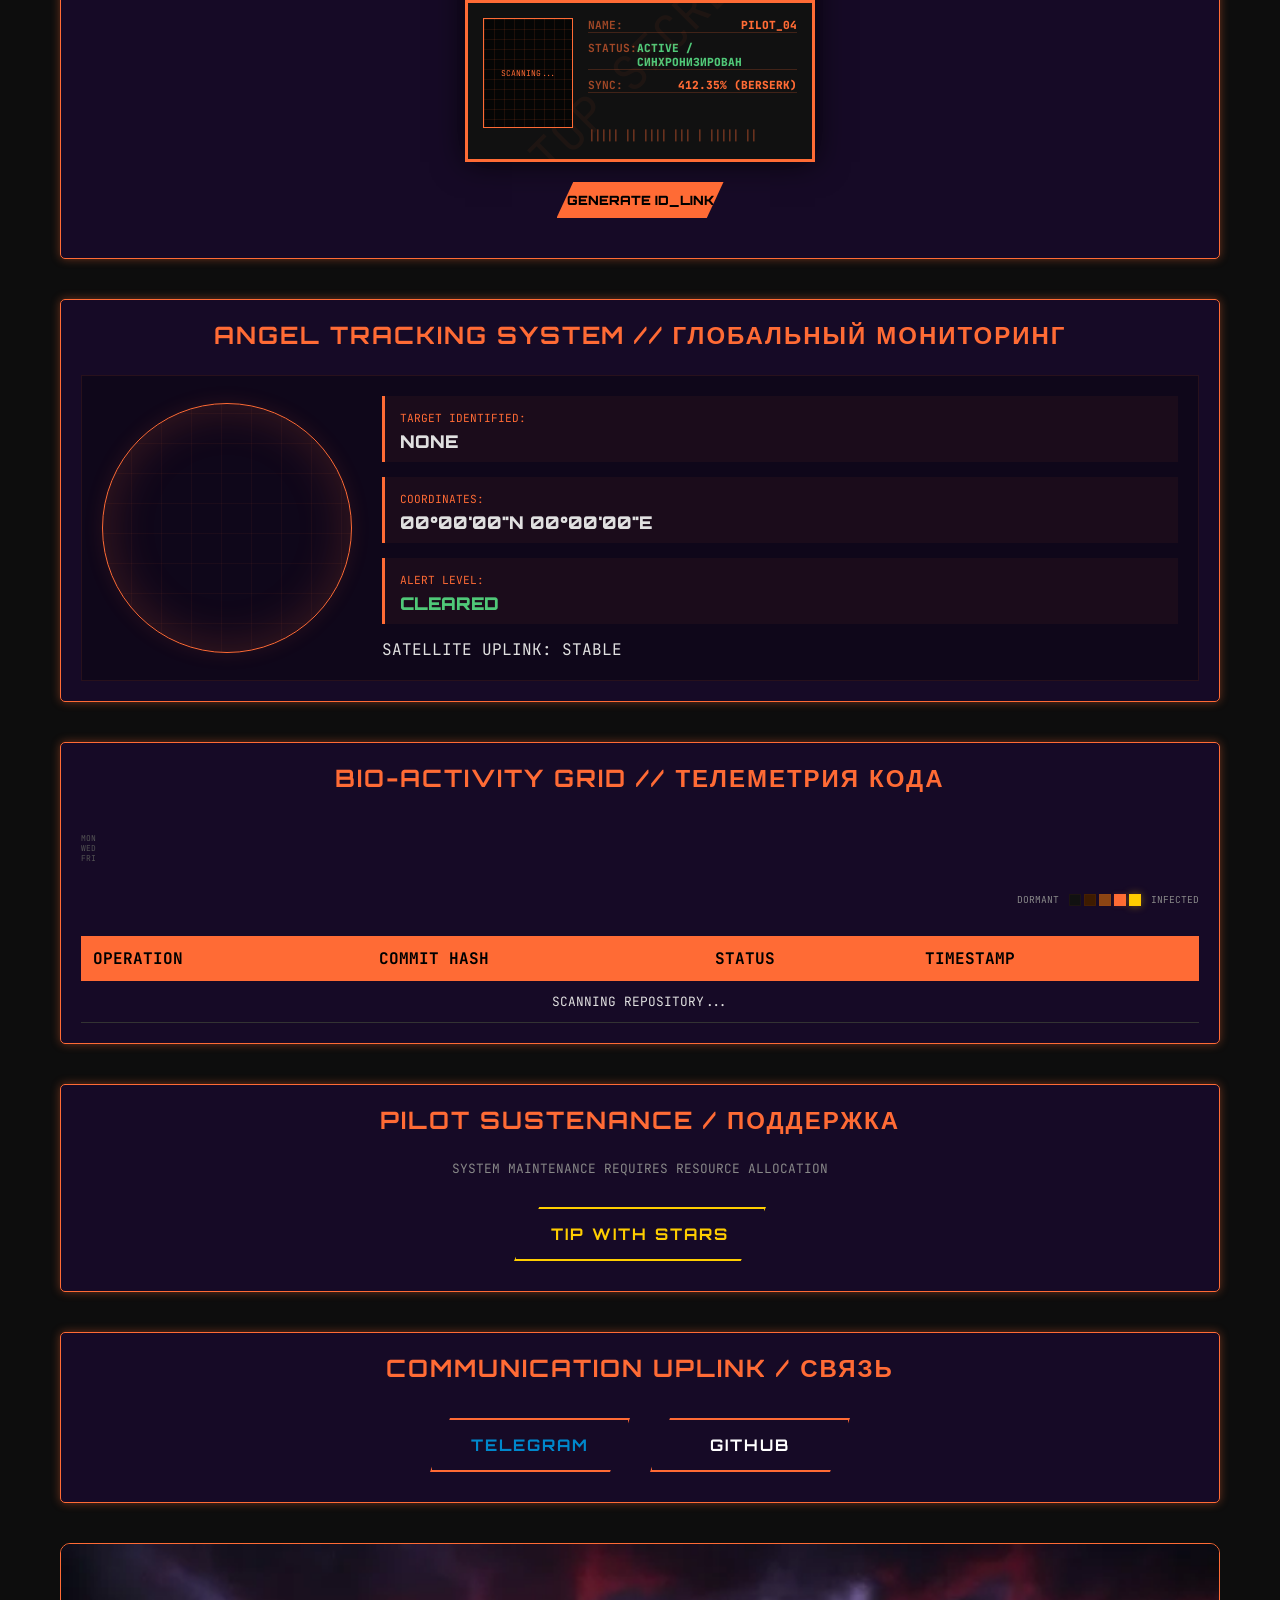
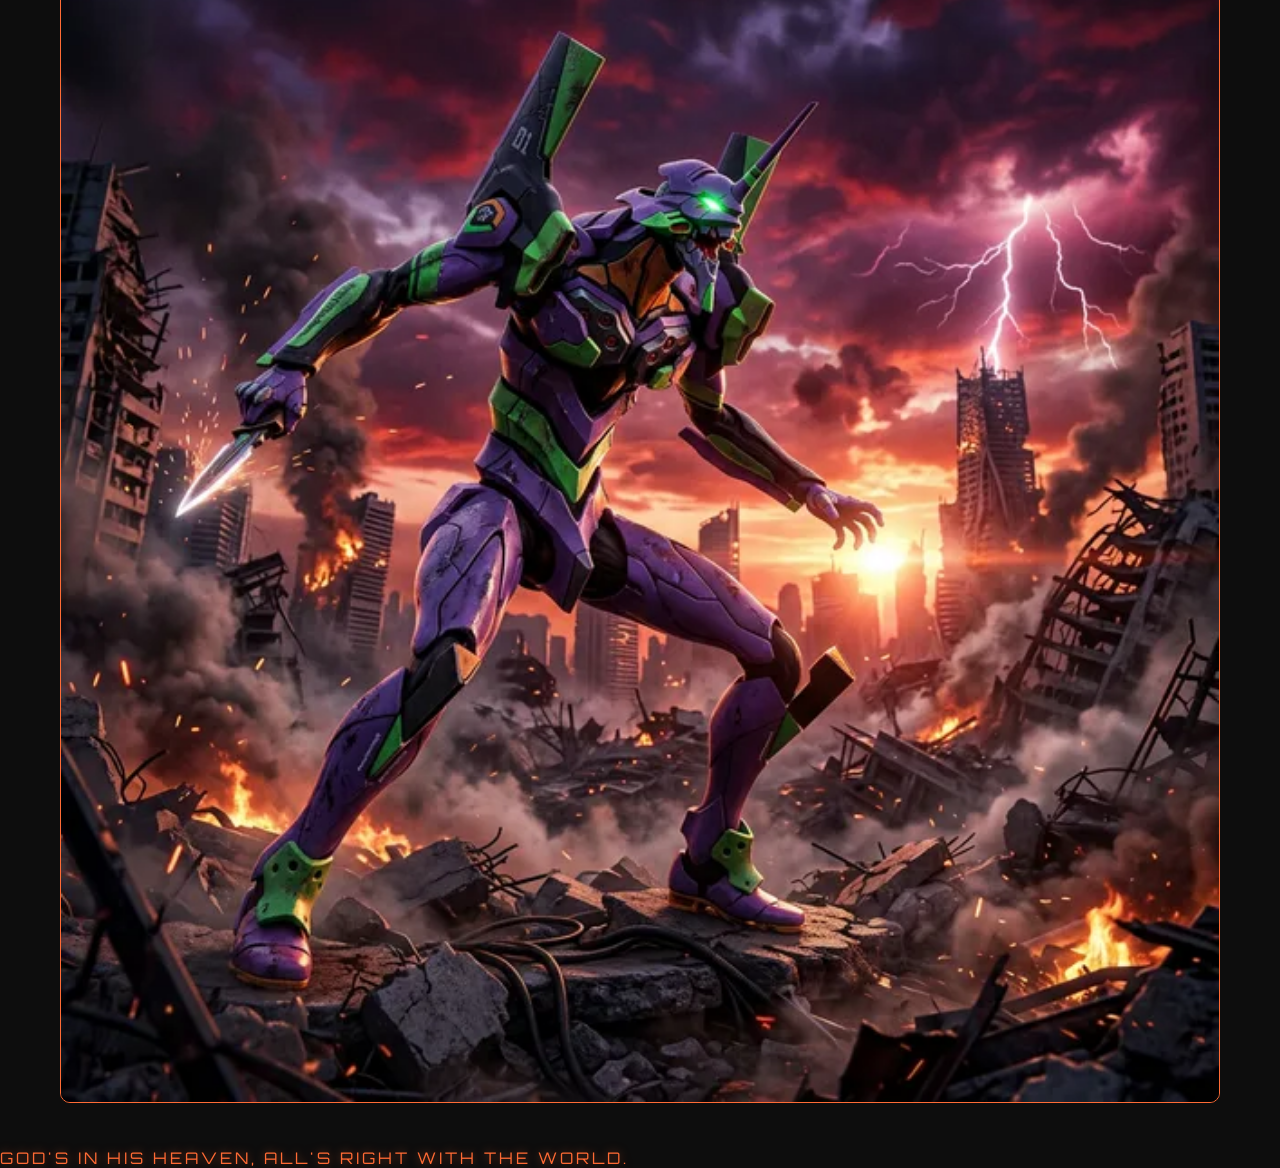
==== commit f7403a55: "tetris: улучшенное управление - кнопки стрелок и restart" ====
--- a/index.html
+++ b/index.html
@@ -320,12 +320,15 @@
                 <!-- ON-SCREEN CONTROLS -->
                 <div class="tactical-controls">
                     <div class="control-row">
-                        <button class="ctrl-btn" id="ctrl-rot"><span>ROTATE</span></button>
+                        <button class="ctrl-btn ctrl-btn-arrow" id="ctrl-rot"><span>⟳</span> ROTATE</button>
                     </div>
                     <div class="control-row">
-                        <button class="ctrl-btn" id="ctrl-left"><span>L</span></button>
-                        <button class="ctrl-btn" id="ctrl-down"><span>D</span></button>
-                        <button class="ctrl-btn" id="ctrl-right"><span>R</span></button>
+                        <button class="ctrl-btn ctrl-btn-arrow" id="ctrl-left"><span>◄</span></button>
+                        <button class="ctrl-btn ctrl-btn-arrow" id="ctrl-down"><span>▼</span></button>
+                        <button class="ctrl-btn ctrl-btn-arrow" id="ctrl-right"><span>►</span></button>
+                    </div>
+                    <div class="control-row">
+                        <button class="ctrl-btn ctrl-restart" id="ctrl-restart"><span>↻</span> RESTART</button>
                     </div>
                 </div>
             </div>
--- a/css/style.css
+++ b/css/style.css
@@ -1086,6 +1086,104 @@
     color: #000;
     border-color: var(--nerv-orange);
     box-shadow: 0 0 15px var(--nerv-orange);
+}
+
+/* Arrow buttons improved styling */
+.ctrl-btn-arrow {
+    background: rgba(255, 107, 53, 0.15);
+    border: 2px solid var(--nerv-orange);
+    color: var(--nerv-orange);
+    padding: 18px 24px;
+    min-width: 70px;
+    min-height: 60px;
+    font-family: 'Orbitron', sans-serif;
+    font-size: 18px;
+    font-weight: bold;
+    cursor: pointer;
+    transition: all 0.15s ease;
+    user-select: none;
+    touch-action: manipulation;
+    display: flex;
+    align-items: center;
+    justify-content: center;
+    gap: 8px;
+}
+
+.ctrl-btn-arrow:hover {
+    background: rgba(255, 107, 53, 0.35);
+    box-shadow: 0 0 20px rgba(255, 107, 53, 0.5);
+    transform: scale(1.05);
+}
+
+.ctrl-btn-arrow:active {
+    background: var(--nerv-orange);
+    color: #000;
+    border-color: var(--nerv-orange);
+    box-shadow: 0 0 25px var(--nerv-orange);
+    transform: scale(0.95);
+}
+
+.ctrl-btn-arrow span {
+    font-size: 22px;
+}
+
+/* Rotate button */
+#ctrl-rot {
+    width: 100%;
+    border-color: var(--nerv-green);
+    color: var(--nerv-green);
+    background: rgba(80, 200, 120, 0.15);
+}
+
+#ctrl-rot:hover {
+    background: rgba(80, 200, 120, 0.35);
+    box-shadow: 0 0 20px rgba(80, 200, 120, 0.5);
+}
+
+#ctrl-rot:active {
+    background: var(--nerv-green);
+    color: #000;
+    border-color: var(--nerv-green);
+    box-shadow: 0 0 25px var(--nerv-green);
+}
+
+/* Restart button */
+.ctrl-restart {
+    background: rgba(255, 69, 0, 0.15);
+    border: 2px solid #ff4500;
+    color: #ff4500;
+    padding: 15px 30px;
+    min-width: 140px;
+    font-family: 'Orbitron', sans-serif;
+    font-size: 14px;
+    font-weight: bold;
+    cursor: pointer;
+    transition: all 0.15s ease;
+    user-select: none;
+    touch-action: manipulation;
+    display: flex;
+    align-items: center;
+    justify-content: center;
+    gap: 8px;
+    margin-top: 10px;
+}
+
+.ctrl-restart:hover {
+    background: rgba(255, 69, 0, 0.35);
+    box-shadow: 0 0 20px rgba(255, 69, 0, 0.5);
+    transform: scale(1.05);
+}
+
+.ctrl-restart:active {
+    background: #ff4500;
+    color: #000;
+    border-color: #ff4500;
+    box-shadow: 0 0 25px #ff4500;
+    transform: scale(0.95);
+}
+
+.ctrl-restart span {
+    font-size: 18px;
 }
 
 #ctrl-rot {
